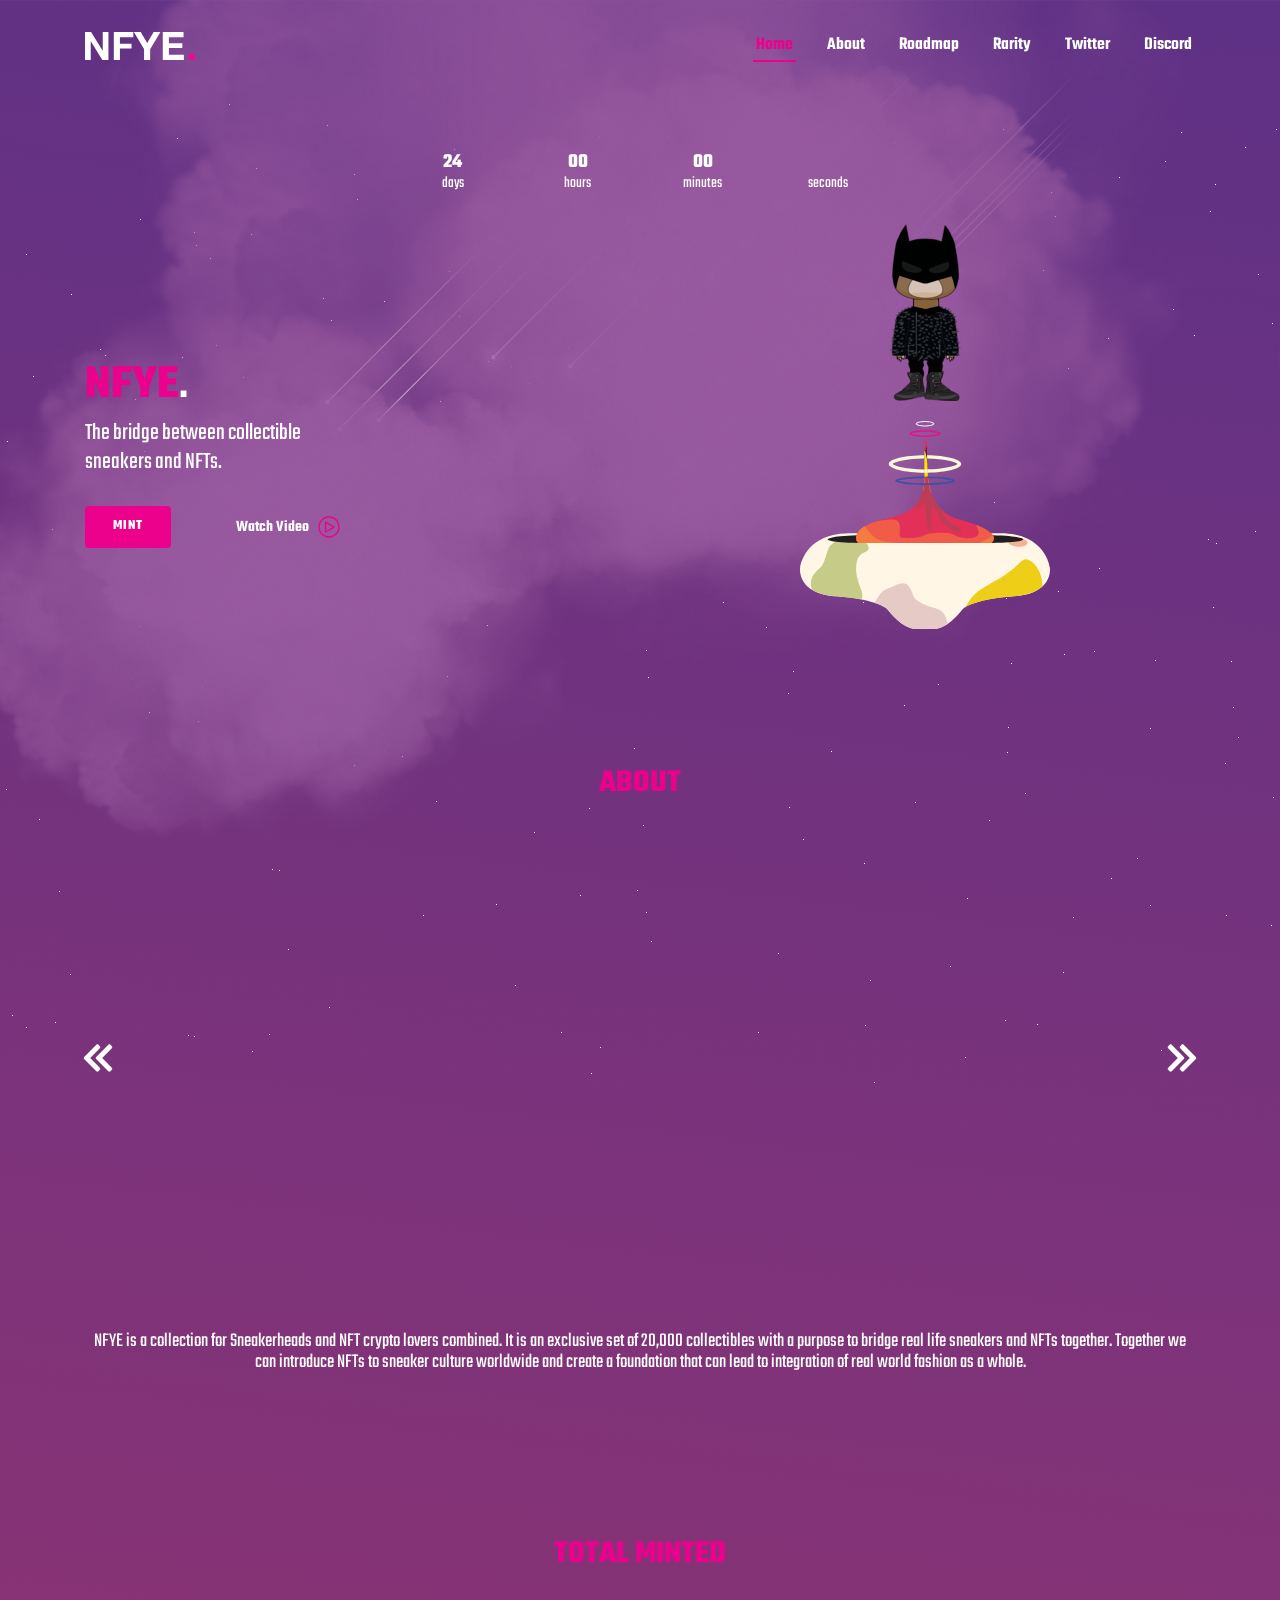
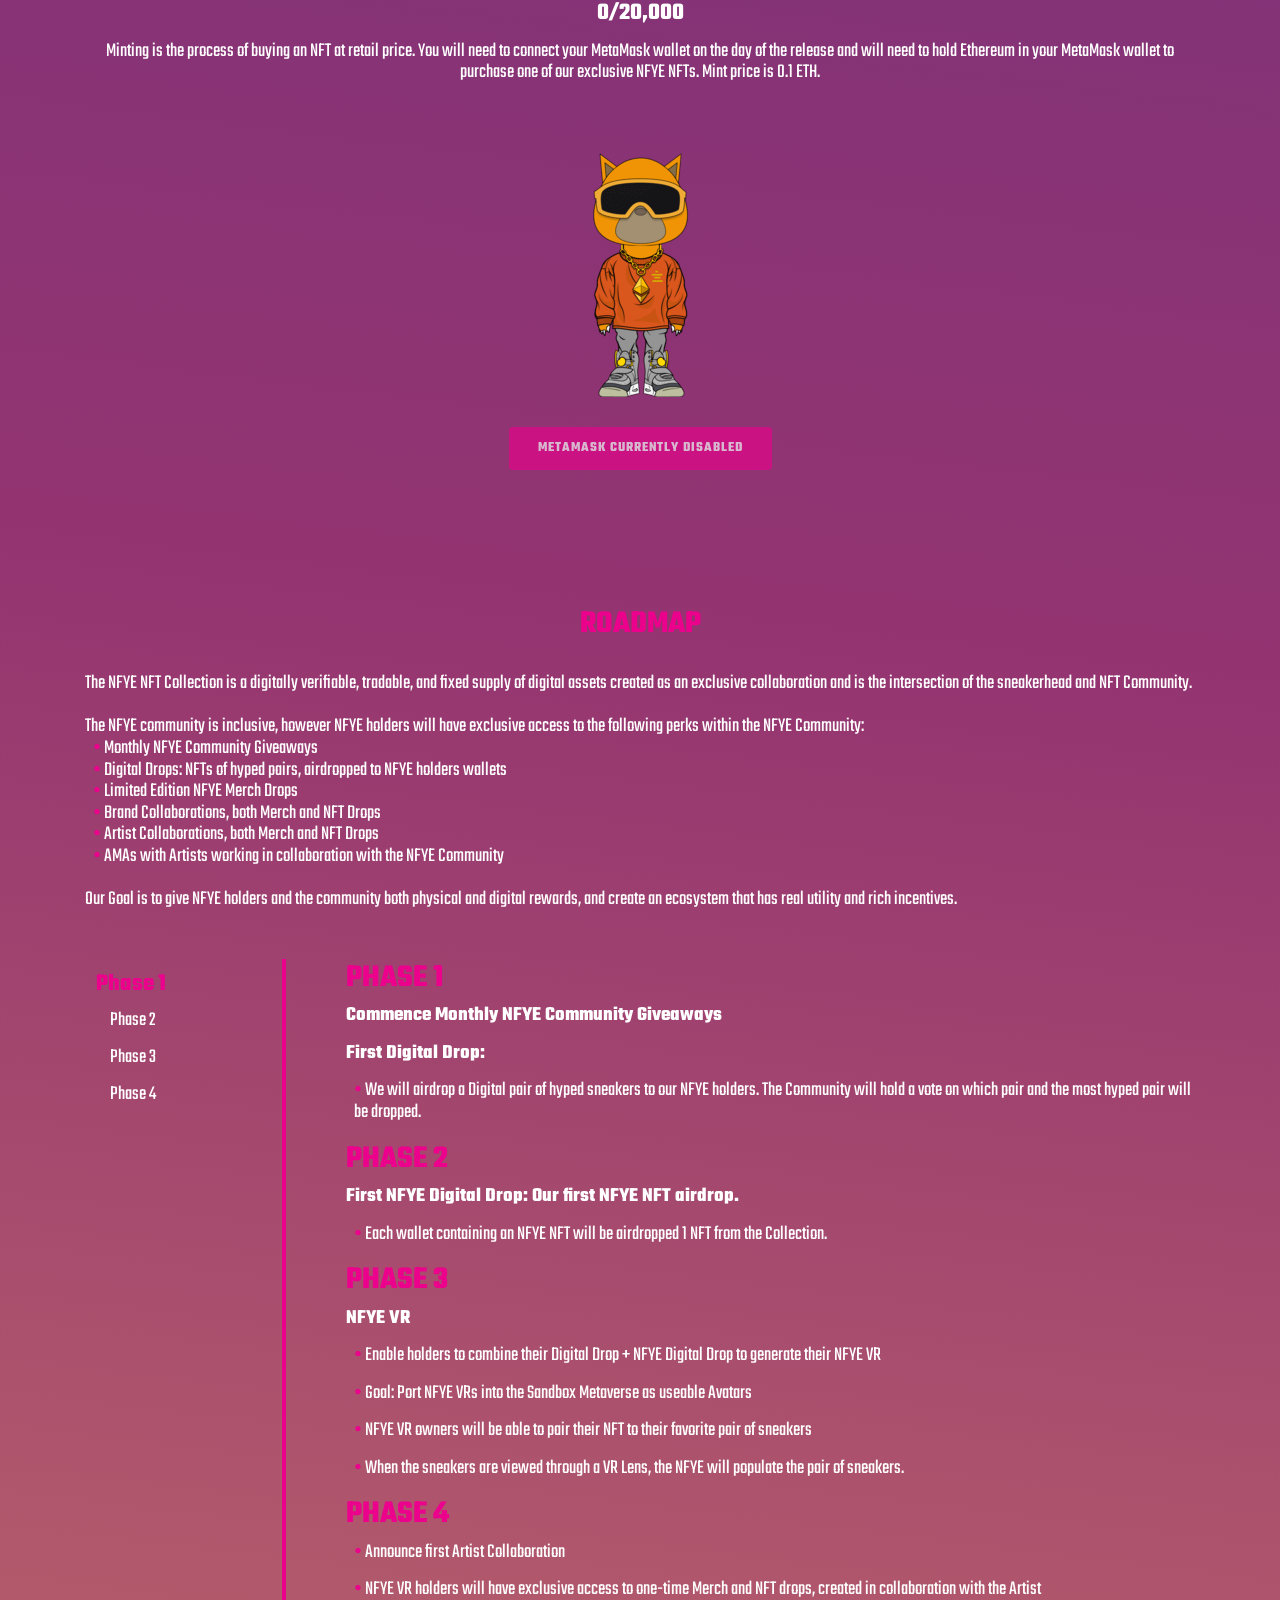
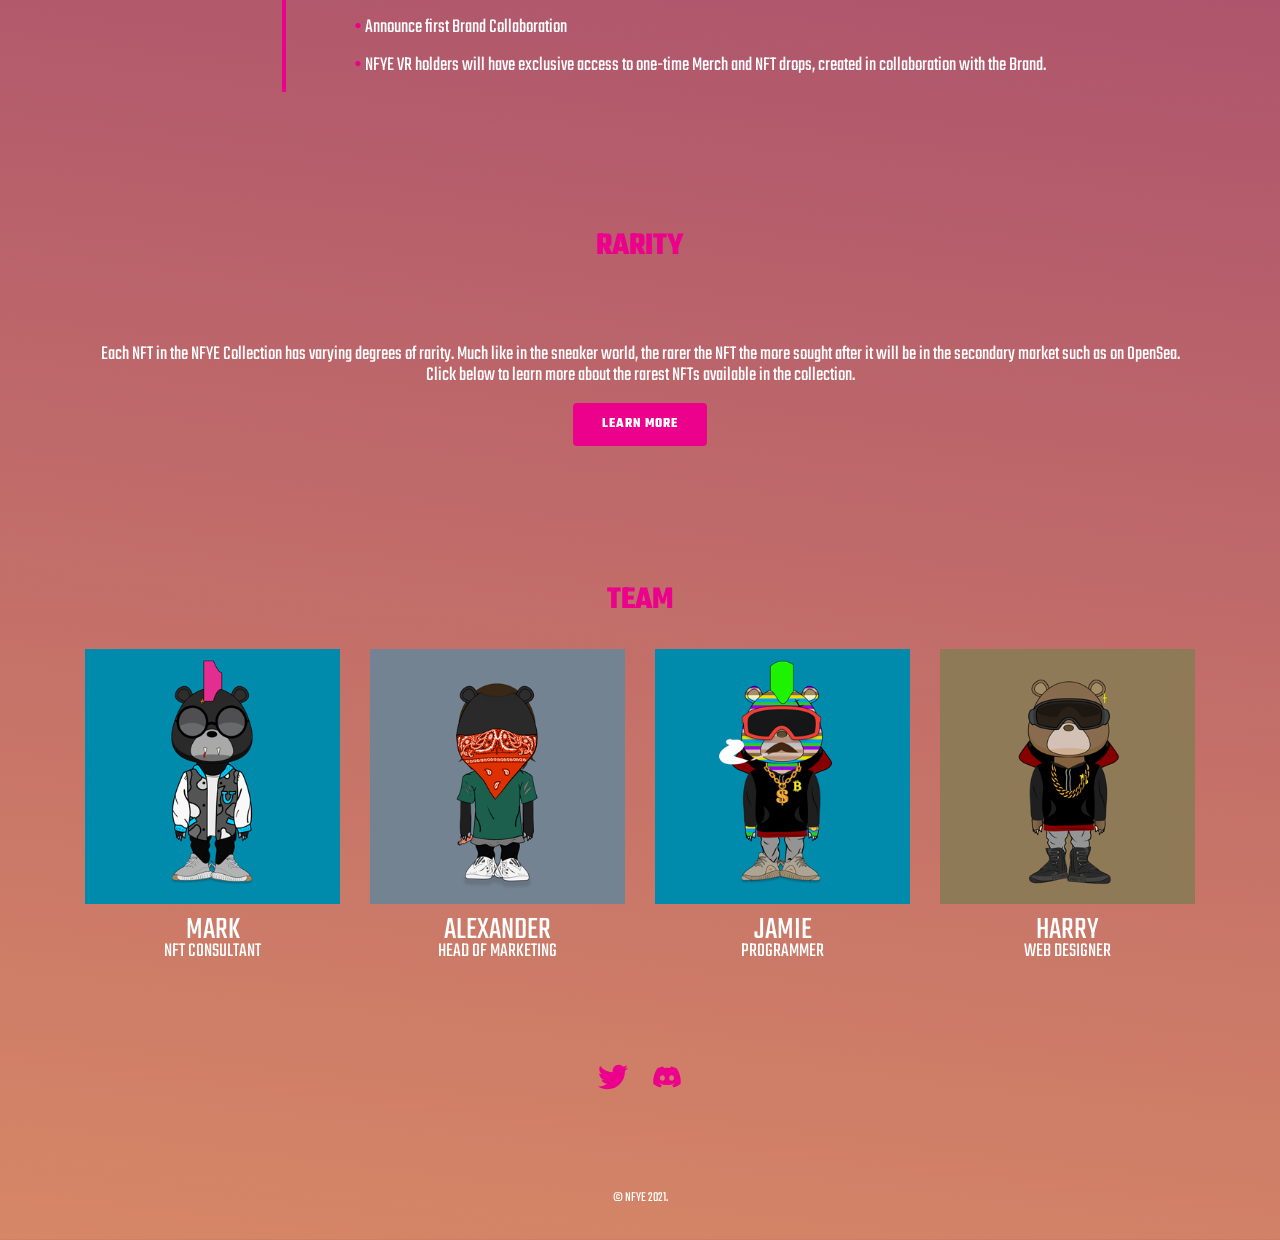
==== index.html @ e0644da6 "team" ====
<!DOCTYPE html>
<html lang="en" class="h-unset">

<head>
  <meta charset="utf-8">
  <meta content="width=device-width, initial-scale=1.0" name="viewport">

  <meta content="NFYE, crypto,bitcoin,ethereum,nft,cryptopunk" name="keywords">

  <!-- Favicons -->
  <link href="assets/img/NFYE_FAVICON.gif" rel="icon">
  <link href="assets/img/NFYE_APPLE.gif" rel="apple-touch-icon">

  <!-- Vendor CSS Files -->
  <link href="assets/vendor/bootstrap/css/bootstrap.min.css" rel="stylesheet">
  <link href="assets/vendor/venobox/venobox.css" rel="stylesheet">
  <link href="assets/vendor/aos/aos.css" rel="stylesheet">

  <!-- <script src="https://cdn.ethers.io/lib/ethers-5.0.umd.min.js" type="text/javascript"></script> -->
  <script src="https://cdn.jsdelivr.net/gh/ethereum/web3.js/dist/web3.min.js"></script>


  <!-- Primary Meta Tags -->
<title>NFYE</title>
<meta name="title" content="NFYE">
<meta name="description" content="NFYE is a one-of-a-kind collection and the first to bridge the allure of collectible sneakers within the NFT ecosystem.">

<!-- Open Graph / Facebook -->
<meta property="og:type" content="website">
<meta property="og:url" content="https://nftye.io/">
<meta property="og:title" content="NFYE">
<meta property="og:description" content="NFYE is a one-of-a-kind collection and the first to bridge the allure of collectible sneakers within the NFT ecosystem.">
<meta property="og:image" content="https://raw.githubusercontent.com/NFYE/NFYE.github.io/main/assets/img/NFYE_LOGO.png">

<!-- Twitter -->
<meta property="twitter:card" content="summary_large_image">
<meta property="twitter:url" content="https://nftye.io/">
<meta property="twitter:title" content="NFYE">
<meta property="twitter:description" content="NFYE is a one-of-a-kind collection and the first to bridge the allure of collectible sneakers within the NFT ecosystem.">
<meta property="twitter:image" content="https://raw.githubusercontent.com/NFYE/NFYE.github.io/main/assets/img/NFYE_LOGO.png">

<link rel="preconnect" href="https://fonts.googleapis.com">
<link rel="preconnect" href="https://fonts.gstatic.com" crossorigin>
<link href="https://fonts.googleapis.com/css2?family=Teko:wght@400;500&display=swap" rel="stylesheet">

  <!-- Template Main CSS File -->
  <link href="assets/css/style.css" rel="stylesheet">

</head>

</head>

<body>

<div class="star"></div>
<div class="meteor-shower">
  <div class="meteor-1"></div>
  <div class="meteor-2"></div>
  <div class="meteor-3"></div>
  <div class="meteor-4"></div>
  <div class="meteor-5"></div>
  <div class="meteor-6"></div>
  <div class="meteor-7"></div>
  <div class="meteor-8"></div>
  <div class="meteor-9"></div>
  <div class="meteor-10"></div>
  <div class="meteor-11"></div>
  <div class="meteor-12"></div>
  <div class="meteor-13"></div>
  <div class="meteor-14"></div>
  <div class="meteor-15"></div>
    
</div>

<div class="preload-array">
  <img src="https://raw.githubusercontent.com/NFYE/NFYE.github.io/main/assets/img/bears/bear_2.png"/>
  <img src= "https://raw.githubusercontent.com/NFYE/NFYE.github.io/main/assets/img/bears/bear_3.png"/>
  <img src = "https://raw.githubusercontent.com/NFYE/NFYE.github.io/main/assets/img/bears/bear_4.png"/>
  <img src = "https://raw.githubusercontent.com/NFYE/NFYE.github.io/main/assets/img/bears/bear_1.png"/>
</div>

  <!-- ======= Header ======= -->
  <header id="header" class="">
    <div class="container d-flex align-items-center">

      <!-- <h1 class="logo mr-auto"><a href="index.html">NFYE<span>.</span></a></h1> -->
      <!-- Uncomment below if you prefer to use an image logo -->
      <a href="index.html" class="logo mr-auto logo-img"><img src="assets/img/NFYE_TEXT.svg" alt=""></a>

      <nav class="nav-menu d-none d-lg-block">
        <ul>
          <li class="active"><a href="index.html">Home</a></li>
          <li><a href="#about">About</a></li>
          <li><a href="#roadmap">Roadmap</a></li>
          <li><a href="/rarity">Rarity</a></li>
          <!-- <li><a href="https://etherscan.io/">Etherscan</a></li> -->
          <li><a href="https://twitter.com/nfyenft">Twitter</a></li>
          <li><a href="https://discord.gg/3TDJeA49">Discord</a></li>
        </ul>
      </nav><!-- .nav-menu -->

    </div>
  </header><!-- End Header -->

  <!-- ======= Hero Section ======= -->
  <section id="hero" class="d-flex align-items-center">
    <div class="container" data-aos="zoom-out" data-aos-delay="100">
      
      <div class="countdown">        
        <div class="clock-wrapper-target">  
        <div class="clock-wrapper-target text-center">  
          <div class="time-tg" id="clock">
            <div id="daystg" class="cd-tg"></div>
            <div id="hourstg" class="cd-tg">24</div>
            <div id="minutestg" class="cd-tg">00</div>
            <div id="secondstg" class="cd-tg">00</div>
          </div>
          <div class="label-wrapper-target">
            <div class="label-target">days</div>
            <div class="label-target">hours</div>
            <div class="label-target">minutes</div>
            <div class="label-target">seconds</div>          
          </div>
        </div>
        </div> 
      </div> 
      <!-- <div class="row reverse-mobile"> -->
      <div class="row reverse-mobile no-float">
        <div class="col-12 col-md-6 left-text-col">
          <h1><br><span>NFYE</span><span class="text-white w-500">.</span>
          </h1>
          <h2>The bridge between collectible<br>sneakers and NFTs.</h2>
          <div class="d-flex">
            <a href="#counts" class="btn-get-started scrollto">MINT</a>
            <a href="https://vimeo.com/597942081" class="venobox btn-watch-video" data-vbtype="video" data-autoplay="true"> Watch Video <svg aria-hidden="true" focusable="false" data-prefix="fal" data-icon="play-circle" class="svg-inline--fa fa-play-circle fa-w-16" role="img" xmlns="http://www.w3.org/2000/svg" viewBox="0 0 512 512"><path fill="currentColor" d="M256 504c137 0 248-111 248-248S393 8 256 8 8 119 8 256s111 248 248 248zM40 256c0-118.7 96.1-216 216-216 118.7 0 216 96.1 216 216 0 118.7-96.1 216-216 216-118.7 0-216-96.1-216-216zm331.7-18l-176-107c-15.8-8.8-35.7 2.5-35.7 21v208c0 18.4 19.8 29.8 35.7 21l176-101c16.4-9.1 16.4-32.8 0-42zM192 335.8V176.9c0-4.7 5.1-7.6 9.1-5.1l134.5 81.7c3.9 2.4 3.8 8.1-.1 10.3L201 341c-4 2.3-9-.6-9-5.2z"></path></svg></a>
          </div>
        </div>
        <div class="col-12 col-md-6 push-back">
          <div class="bear-container-hero">
            <div class="bear-swap-container">
              <img src="assets/img/bears/bear_1.png" id="bearImg" class="w-bear bear-animation"/>
            </div>
            <div class="launcher-svg">
              <?xml version="1.0" encoding="utf-8"?>
                <!-- Generator: Adobe Illustrator 25.4.1, SVG Export Plug-In . SVG Version: 6.00 Build 0)  -->
                <svg version="1.1" id="Layer_1" xmlns="http://www.w3.org/2000/svg" xmlns:xlink="http://www.w3.org/1999/xlink" x="0px" y="0px"
                  viewBox="0 0 450 375" style="enable-background:new 0 0 450 375;" xml:space="preserve">
                <style type="text/css">
                  .st0{fill:#FFF6E6;}
                  .st1{fill:#F5B096;}
                  .st2{fill:#C6CC87;}
                  .st3{fill:#221E1F;}
                  .st4{fill:#E33058;}
                  .st5{clip-path:url(#SVGID_00000029733716318919776960000001722840980056965535_);}
                  .st6{fill:#995360;}
                  .st7{fill:#5B1147;}
                  .st8{fill:#F3E602;}
                  .st9{fill:#BD3D55;}
                  .st10{fill:#F15C49;}
                  .st11{fill:#F47C3F;}
                  .st12{fill:none;}
                  .st13{fill:#3F51A3;}
                  .st14{fill:#FAF9D8;}
                  .st15{fill:#E81183;}
                  .st16{fill:#F4ECF5;}
                  .st17{fill:#E6CAC6;}
                  .st18{fill:#EECE17;}
                </style>
                <g>
                  <g>
                    <g>
                      <g>
                        <path class="st0" d="M449.7,262.67c0,0-8.07-60.57-88.42-60.57c-32.74,0-75.99,0-115.75,0h-14.64h-11.78h-14.64
                          c-39.75,0-83,0-115.75,0c-80.35,0-88.42,60.57-88.42,60.57s-8.51,47.66,64.94,52.93c55.89,4.01,80.01,15.13,88.35,20.22
                          c2.02,1.23,3.79,2.82,5.23,4.71c5.91,7.78,28.03,34.47,53.32,34.47c3.75,0,6.72,0,9.05,0c0.01,0,0.49,0,1.7,0
                          c0.93,0,2.31,0,4.23,0c0.52,0,1.09,0,1.7,0c2.33,0,5.3,0,9.05,0c25.3,0,47.41-26.69,53.32-34.47c1.44-1.89,3.21-3.48,5.23-4.71
                          c8.34-5.09,32.46-16.21,88.35-20.22C458.21,310.33,449.7,262.67,449.7,262.67z M370.99,285.94H79.01v-66.46l9.35-0.05
                          c3.06,0.03,6.28,0.05,9.68,0.05c70.12,0,110.99,0,110.99,0h1.54c0,0,40.87,0,110.99,0l7.24-0.03h42.18V285.94z"/>
                      </g>
                    </g>
                  </g>
                </g>
                <path class="st1" d="M385.56,211.45c0,0,28.71-0.64,23.36,9.73c-5.36,10.37-29.1,2.8-31.64,0.49c-2.54-2.32-5.3-7.73-5.3-7.73
                  L385.56,211.45z"/>
                <path class="st2" d="M79.01,219.48l9.35-0.05c3.06,0.03,6.28,0.05,9.68,0.05c7.33,0,14.34,0,21.02,0
                  c-10.33-9.71-41.32-4.24-41.32-4.24s-20.34-0.29-26.14,13.46c-5.81,13.75-7.26,29.55-16.26,36.58c-9,7.02-20.86,21.19-13.48,38.54
                  c9.66,5.84,23.52,10.37,43.38,11.79c18.36,1.32,33.27,3.4,45.34,5.79c2.42-4.49,2.57-10.85-1.79-21c-2.12-4.94-3.76-9.78-4.98-14.45
                  H79.01V219.48z"/>
                <g>
                  <path class="st3" d="M344,219.45c62.52-0.45,57.94-6.75,57.94-6.75s-5.45-5.9-55.71-6.99l-243.38,0.07
                    c-47.6,1.24-52.84,6.92-52.84,6.92s-4.46,6.13,55.5,6.73L344,219.45z"/>
                </g>
                <g class="launcher-animation">
                  <path class="st4" d="M347.16,205.71c-10.61-16.94-65.44-29.83-65.44-29.83s-48.48-12.44-51.53-76.81
                    c-3.05-64.37-0.71-68.03-4.27-65.84c0,0-3.17,1.57-1.72,67.26c1.45,65.69-55.71,71.58-58.17,72.75
                    c-2.36,1.12-57.16,9.07-64.22,32.54c-0.32,1.07-0.55,2.17-0.67,3.31c-0.43,4.25,0.87,7.64,3.33,10.34
                    c3.06,0.03,6.28,0.05,9.68,0.05c70.12,0,110.99,0,110.99,0h1.54c0,0,40.87,0,110.99,0c2.51,0,4.92-0.01,7.24-0.03
                    c2.5-2.19,4.01-4.87,4.01-8.17C348.93,209.39,348.3,207.53,347.16,205.71z"/>
                  <g>
                    <defs>
                      <path id="SVGID_1_" d="M347.16,205.71c-10.61-16.94-65.44-29.83-65.44-29.83s-48.48-12.44-51.53-76.81
                        c-3.05-64.37-0.71-68.03-4.27-65.84c0,0-3.17,1.57-1.72,67.26c1.45,65.69-55.71,71.58-58.17,72.75
                        c-2.36,1.12-57.16,9.07-64.22,32.54c-0.32,1.07-0.55,2.17-0.67,3.31c-0.43,4.25,0.87,7.64,3.33,10.34
                        c3.06,0.03,6.28,0.05,9.68,0.05c70.12,0,110.99,0,110.99,0h1.54c0,0,40.87,0,110.99,0c2.51,0,4.92-0.01,7.24-0.03
                        c2.5-2.19,4.01-4.87,4.01-8.17C348.93,209.39,348.3,207.53,347.16,205.71z"/>
                    </defs>
                    <clipPath id="SVGID_00000111159412926038819330000015118093309575708821_">
                      <use xlink:href="#SVGID_1_"  style="overflow:visible;"/>
                    </clipPath>
                    <g style="clip-path:url(#SVGID_00000111159412926038819330000015118093309575708821_);">
                      <path class="st6" d="M239.51,53.64l-4.14,62.98c0,0-18.29-1.1-18.07-32.48c0.22-31.38,22.21-46.96,22.21-46.96V53.64z"/>
                      <path class="st7" d="M230.8,38.94c0,0-11.38,24.8-5.8,32.26c5.58,7.46,14.72,3.95,14.72,3.95l2.91-26.34L230.8,38.94z"/>
                      <path class="st8" d="M215.77,108.06c0,0,6.43-67.81,10.07-51.57c3.65,16.24,13.66,57.28,13.66,57.28s-7.19,44.11-11.11,30.07
                        C224.48,129.79,215.77,108.06,215.77,108.06z"/>
                      <path class="st9" d="M214.47,117.5c0,0,5.4,30.72-11.13,44.99c0,0,15.84-5.27,20.12-17.12c0,0,3.85,15.36,4.18,32.92
                        c0,0,4.03,25.9,7.08,19.31c3.05-6.58,0.87-38.62,3.05-41.26c2.18-2.63,5.44-1.32,11.1,14.48c5.66,15.8,31.14,27.85,31.14,27.85
                        s17.92,7.49,6.78-6.78c0,0-27.9-9.22-32.69-35.77c-4.79-26.55-13.13-55.84-13.13-55.84S217.73,92.04,214.47,117.5z"/>
                      <path class="st10" d="M117.57,185.31c0,0,52.48-15.14,59.44-3.95c6.97,11.19-1.52,26.12,5.23,28.31
                        c6.75,2.19,33.45,1.51,41.22-3.96c7.77-5.47,47.62-6.81,55.89,0s40.28,8.57,42.24-2.62c1.96-11.19-20.25-31.51,9.36-25.85
                        c29.61,5.66,18.94,51.75,18.94,51.75l-225.8,2.85l-37.23-16.9l18.66-26.34L117.57,185.31z"/>
                      <path class="st11" d="M111.04,180.05c0,0,15.68,30.29,34.84,35.11s38.1,5.27,55.74,5.27s39.85,0.88,65.32,2.85
                        s37.73,4.61,52.72-1.98c14.99-6.58,25.88-14.26,25.88-14.26l20.25-19.53l7.22,62.33l-208.19,12.07l-87.08-21.29l-4.8-29.63
                        l20.9-23.7L111.04,180.05z"/>
                    </g>
                  </g>
                  <path class="st12" d="M223.83,67.67c-32.12,0.14-52.91,5.9-57.54,9.72c4.64,3.82,25.48,9.6,57.67,9.72
                    C223.85,79.65,223.81,73.21,223.83,67.67z"/>
                  <path class="st12" d="M230.47,103.22c0.24,3.04,0.59,5.95,1.03,8.75c22.41-0.37,36.39-2.58,41.85-4.37
                    C267.8,105.79,253.48,103.54,230.47,103.22z"/>
                  <path class="st12" d="M224.23,103.19c-25.78,0.05-41.66,2.49-47.58,4.42c5.88,1.92,21.64,4.34,47.17,4.42
                    C224.08,109.21,224.22,106.26,224.23,103.19z"/>
                  <path class="st12" d="M228.93,67.69c0.18,5.57,0.41,11.99,0.72,19.38c30.13-0.52,49.6-6.01,54.06-9.68
                    C279.22,73.68,259.48,68.14,228.93,67.69z"/>
                  <path class="st13" d="M273.35,107.6c-5.46,1.79-19.43,4-41.85,4.37c0.16,1.04,0.34,2.07,0.53,3.08c26.2-0.48,46.43-3.63,46.43-7.45
                    c0-3.9-21.14-7.11-48.2-7.48c0.06,1.05,0.13,2.08,0.21,3.09C253.48,103.54,267.8,105.79,273.35,107.6z"/>
                  <path class="st13" d="M176.65,107.6c5.91-1.93,21.8-4.37,47.58-4.42c0-0.89,0-1.78-0.02-2.69c0-0.14-0.01-0.27-0.01-0.4
                    c-29.15,0.06-52.65,3.4-52.65,7.51c0,4.08,23.12,7.4,51.94,7.51c0.13-1.01,0.24-2.04,0.34-3.09
                    C198.29,111.95,182.53,109.53,176.65,107.6z"/>
                  <path class="st14" d="M283.71,77.39c-4.46,3.68-23.92,9.16-54.06,9.68c0.08,1.92,0.17,3.9,0.26,5.96
                    c33.72-0.61,60.3-7.37,60.3-15.64c0-8.36-27.19-15.2-61.46-15.66c0.05,1.87,0.11,3.86,0.18,5.97
                    C259.48,68.14,279.22,73.68,283.71,77.39z"/>
                  <path class="st14" d="M166.29,77.39c4.63-3.82,25.42-9.58,57.54-9.72c0.01-2.12,0.02-4.1,0.04-5.96
                    c-35.49,0.15-64.08,7.11-64.08,15.68c0,8.59,28.69,15.56,64.27,15.69c-0.04-2.06-0.07-4.04-0.1-5.96
                    C191.77,86.99,170.92,81.22,166.29,77.39z"/>
                  <path class="st15" d="M225,28.61c15.69,0,28.4-2.67,28.4-5.96c0-3.29-12.72-5.96-28.4-5.96c-15.69,0-28.4,2.67-28.4,5.96
                    C196.6,25.94,209.31,28.61,225,28.61z M225,19.14c14.89,0,23.15,2.32,24.74,3.51c-1.59,1.18-9.85,3.51-24.74,3.51
                    c-14.89,0-23.15-2.32-24.74-3.51C201.85,21.47,210.11,19.14,225,19.14z"/>
                  <path class="st16" d="M225,10.1c9.27,0,16.79-2.26,16.79-5.05C241.79,2.26,234.27,0,225,0c-9.27,0-16.79,2.26-16.79,5.05
                    C208.21,7.84,215.73,10.1,225,10.1z M225,1.92c8.44,0,13.91,1.89,15.12,3.13c-1.21,1.24-6.68,3.13-15.12,3.13
                    s-13.91-1.89-15.12-3.13C211.09,3.81,216.56,1.92,225,1.92z"/>
                  <path class="st13" d="M232.03,115.05c-0.19-1.01-0.37-2.04-0.53-3.08c-2.09,0.03-4.26,0.05-6.5,0.05c-0.4,0-0.78,0-1.17,0
                    c-0.1,1.05-0.21,2.08-0.34,3.09c0.5,0,1.01,0.01,1.51,0.01C227.38,115.12,229.73,115.09,232.03,115.05z"/>
                  <path class="st14" d="M229.92,93.03c-0.09-2.05-0.18-4.04-0.26-5.96c-1.53,0.03-3.07,0.04-4.66,0.04c-0.35,0-0.69,0-1.04-0.01
                    c0.03,1.92,0.06,3.91,0.1,5.96c0.32,0,0.63,0.01,0.94,0.01C226.66,93.08,228.29,93.06,229.92,93.03z"/>
                </g>
                <g>
                  <path class="st17" d="M220.85,328.77c-20.32-9.66-14.52-14.92-24.25-29.85c-9.74-14.92-25.68-1.17-41.07,3.8
                    c-8.54,2.76-15.91,14.74-20.79,24.85c9.55,3.15,15.48,6.19,18.85,8.24c2.02,1.23,3.79,2.82,5.23,4.71
                    c5.91,7.78,28.03,34.47,53.32,34.47c3.75,0,6.72,0,9.05,0c0.01,0,0.49,0,1.7,0c0.93,0,2.31,0,4.23,0c0.52,0,1.09,0,1.7,0
                    c2.33,0,5.3,0,9.05,0c10.33,0,20.13-4.45,28.51-10.25c-2.24-6.82-4.69-13.08-6.89-16.96C252.53,335.5,241.18,338.42,220.85,328.77z
                    "/>
                </g>
                <path class="st1" d="M328.81,219.45l-7.24,0.03c-21.79,0-40.76,0-56.55,0c7.36,3.86,21.68,9.43,40.61,7.46
                  c28.16-2.93,30.48-3.51,52.84,3.8c4.27,1.4,8.48,2.31,12.52,2.82v-14.11H328.81z"/>
                <g>
                  <polygon class="st12" points="81.01,285.94 83.95,285.94 83.95,219.48 84.66,219.46 81.01,219.48 	"/>
                  <path class="st0" d="M330.1,219.45l-7.36,0.03c-71.29,0-112.85,0-112.85,0h-1.57c0,0-41.56,0-112.85,0c-2.84,0-5.55-0.01-8.16-0.03
                    l-2.67,0.01l-0.71,0.02v66.46h21.86c0.32,1.23,0.68,2.47,1.06,3.72h249.66c3.91-2.39,7.54-4.79,16.47-11.1v-59.11H330.1z"/>
                </g>
                <path class="st18" d="M418.56,254.44c-17.71-14.92-19.45,1.76-43.84,18.43c-1.35,0.92-2.58,1.76-3.74,2.55v10.51h-16.19
                  c-4.81,2.83-10.07,5.64-26.52,15.62c-15.86,9.62-25.02,22.71-30.22,33.31c9.65-5.42,34.1-15.49,86.71-19.26
                  c26.48-1.9,42.31-9.31,51.72-18.01C436.67,284.1,430.97,264.9,418.56,254.44z"/>
                <path class="st18" d="M370.99,275.43c-8.78,5.97-12.34,8.25-16.19,10.51h16.19V275.43z"/>
                <path class="st2" d="M109.66,240.4c9.58-6.44,19.16-6.73,11.03-19.02c-0.46-0.69-1.01-1.32-1.63-1.9c-6.68,0-13.69,0-21.02,0
                  c-3.4,0-6.62-0.02-9.68-0.05l-11.34,0.05v68.56l26.79-2.1C98,263.81,101.75,245.72,109.66,240.4z"/>
                </svg>

            </div>
          </div>                    
        </div>

      </div>      
    </div>
  </section><!-- End Hero -->

  <main id="main">    

    <div id="viewport" >
      <div id="world" ></div>
    </div>


    <!-- ======= About Section ======= -->
    <section id="about" class="about" data-aos="fade-up">
      
      <div class="container">

        <div class="section-title">
          <h3><span>ABOUT</span></h3>          
        </div>
      </div>

      <div class="stage-h">

        <svg aria-hidden="true" focusable="false" data-prefix="fas" data-icon="chevron-double-left" class="svg-inline--fa fa-chevron-double-left fa-w-16 arrow-left navi--prev" role="img" xmlns="http://www.w3.org/2000/svg" viewBox="0 0 512 512"><path fill="currentColor" d="M34.5 239L228.9 44.7c9.4-9.4 24.6-9.4 33.9 0l22.7 22.7c9.4 9.4 9.4 24.5 0 33.9L131.5 256l154 154.7c9.3 9.4 9.3 24.5 0 33.9l-22.7 22.7c-9.4 9.4-24.6 9.4-33.9 0L34.5 273c-9.3-9.4-9.3-24.6 0-34zm192 34l194.3 194.3c9.4 9.4 24.6 9.4 33.9 0l22.7-22.7c9.4-9.4 9.4-24.5 0-33.9L323.5 256l154-154.7c9.3-9.4 9.3-24.5 0-33.9l-22.7-22.7c-9.4-9.4-24.6-9.4-33.9 0L226.5 239c-9.3 9.4-9.3 24.6 0 34z"></path></svg>

        <svg aria-hidden="true" focusable="false" data-prefix="fas" data-icon="chevron-double-right" class="svg-inline--fa fa-chevron-double-right fa-w-16 arrow-right navi--next" role="img" xmlns="http://www.w3.org/2000/svg" viewBox="0 0 512 512"><path fill="currentColor" d="M477.5 273L283.1 467.3c-9.4 9.4-24.6 9.4-33.9 0l-22.7-22.7c-9.4-9.4-9.4-24.5 0-33.9l154-154.7-154-154.7c-9.3-9.4-9.3-24.5 0-33.9l22.7-22.7c9.4-9.4 24.6-9.4 33.9 0L477.5 239c9.3 9.4 9.3 24.6 0 34zm-192-34L91.1 44.7c-9.4-9.4-24.6-9.4-33.9 0L34.5 67.4c-9.4 9.4-9.4 24.5 0 33.9l154 154.7-154 154.7c-9.3 9.4-9.3 24.5 0 33.9l22.7 22.7c9.4 9.4 24.6 9.4 33.9 0L285.5 273c9.3-9.4 9.3-24.6 0-34z"></path></svg>
        <div class="stage pos-abs">

          <div class="container-3d pos-abs">
            <div class="ring" >
              <div class="img"></div>
              <div class="img"></div>
              <div class="img"></div>
              <div class="img"></div>
              <div class="img"></div>
              <div class="img"></div>
              <div class="img"></div>
              <div class="img"></div>
              <div class="img"></div>
              <div class="img"></div>
              <div class="img"></div>
            </div>
          </div>
          
        </div>
      </div>

      <div class="container text-white">

        <div class="row text-center mt-5">
            <div class="col-md-12">       
              <p>
                NFYE is a collection for Sneakerheads and NFT crypto lovers combined. It is an exclusive set of 20,000 collectibles with a purpose to bridge real life sneakers and NFTs together. Together we can introduce NFTs to sneaker culture worldwide and create a foundation that can lead to integration of real world fashion as a whole.
              </p>
            </div>
        </div>
        
      </div>

    </section><!-- End About Section -->

    <!-- ======= Counts Section ======= -->
    <section id="counts" class="counts" data-aos="fade-up">
      <div class="container">

        <div class="section-title">
          <h3><span>TOTAL MINTED</span></h3>          
        </div>
        <div class="row mint-count w-700">
              <span data-toggle="counter-up" class="mintedAmount">0</span>/<span data-toggle="counter-up">20,000</span>
        </div>
        <p class="text-white pt-3 text-center">Minting is the process of buying an NFT at retail price. You will need to connect your MetaMask wallet on the day of the release and will need to hold Ethereum in your MetaMask wallet to purchase one of our exclusive NFYE NFTs. Mint price is 0.1 ETH.</p>
      </div>

      <div class="container text-white">

        <div class="row text-center mt-5">
            <div class="col-md-12">
                <img id="metaicon" class="meta-gray" width="125" height="265" src="./assets/img/Metamask_bear_125x.png" alt="">
            </div>
        </div>
        <div style="margin-top: 30px;" class="row text-center">
            <div class="col-md-12">
                <button id="enableMetamask" class="btn btn-get-started" disabled>Metamask Currently Disabled</button>
            </div>
        </div>
        <div class="row text-center">
            <div class="col-md-12">
                <span id="status"></span>
            </div>
        </div>
        
        </div>

    </section><!-- End Counts Section -->

    <!-- ======= Roadmap Section ======= -->
    <section id="roadmap" class="roadmap">
      <div class="container" data-aos="fade-up">

        <div class="section-title">
          <h3><span>ROADMAP</span></h3>          
        </div>
        <div class="description-section">
          The NFYE NFT Collection is a digitally verifiable, tradable, and fixed supply of digital assets created as an exclusive collaboration and is the intersection of the sneakerhead and NFT Community.  
          <br><br>The NFYE community is inclusive, however NFYE holders will have exclusive access to the following perks within the NFYE Community:
          <br>
          <span class="pink-text pl-2">&#8226; </span>Monthly NFYE Community Giveaways<br>
          <span class="pink-text pl-2">&#8226; </span>Digital Drops: NFTs of hyped pairs, airdropped to NFYE holders wallets<br> 
          <span class="pink-text pl-2">&#8226; </span>Limited Edition NFYE Merch Drops<br>
          <span class="pink-text pl-2">&#8226; </span>Brand Collaborations, both Merch and NFT Drops<br>
          <span class="pink-text pl-2">&#8226; </span>Artist Collaborations, both Merch and NFT Drops<br>
          <span class="pink-text pl-2">&#8226; </span>AMAs with Artists working in collaboration with the NFYE Community
<br><br>Our Goal is to give NFYE holders and the community both physical and digital rewards, and create an ecosystem that has real utility and rich incentives.
        </div>
      </div>
      <div class="container pt-5 pl-sm-0 pr-sm-0">
        <nav class="timeline__nav">
          <ul>
            <li><span>Phase 1</span></li>
            <li><span>Phase 2</span></li>
            <li><span>Phase 3</span></li>
            <li><span>Phase 4</span></li>
          </ul>
        </nav>
      <article class="timeline">
        <section class="timeline__section">
          <div class="wrapper">
            <h2 class="milestone">PHASE 1</h2>
            <p class="w-700">Commence Monthly NFYE Community Giveaways</p>
            <p class="w-700">First Digital Drop:</p>
            <p class="pl-2"><span class="pink-text">&#8226; </span>We will airdrop a Digital pair of hyped sneakers to our NFYE holders. The Community will hold a vote on which pair and the most hyped pair will be dropped.</p>
            <h2 class="milestone">PHASE 2</h2>
            <p class="w-700">First NFYE Digital Drop: Our first NFYE NFT airdrop.</p>
            <p class="pl-2"><span class="pink-text">&#8226; </span>Each wallet containing an NFYE NFT will be airdropped 1 NFT from the Collection.</p>
            <h2 class="milestone">PHASE 3</h2>
            <p class="w-700">NFYE VR</p>
            <p class="pl-2"><span class="pink-text">&#8226; </span>Enable holders to combine their Digital Drop + NFYE Digital Drop to generate their NFYE VR</p>
            <p class="pl-2"><span class="pink-text">&#8226; </span>Goal: Port NFYE VRs into the Sandbox Metaverse as useable Avatars</p>
            <p class="pl-2"><span class="pink-text">&#8226; </span>NFYE VR owners will be able to pair their NFT to their favorite pair of sneakers</p>
            <p class="pl-2"><span class="pink-text">&#8226; </span>When the sneakers are viewed through a VR Lens, the NFYE will populate the pair of sneakers.</p>
            <h2 class="milestone">PHASE 4</h2>
            <p class="pl-2"><span class="pink-text">&#8226; </span>Announce first Artist Collaboration</p>
            <p class="pl-2"><span class="pink-text">&#8226; </span>NFYE VR holders will have exclusive access to one-time Merch and NFT drops, created in collaboration with the Artist</p>
            <p class="pl-2"><span class="pink-text">&#8226; </span>Announce first Brand Collaboration</p>
            <p class="pl-2"><span class="pink-text">&#8226; </span>NFYE VR holders will have exclusive access to one-time Merch and NFT drops, created in collaboration with the Brand.</p>
          </div>
        </section>
      </article>
    </div>
    </section><!-- End Roadmap Section -->

    <!-- ======= Roadmap Section ======= -->
    <section id="roadmap" class="roadmap">
      <div class="container" data-aos="fade-up">
        <div class="section-title">
          <h3><span>RARITY</span></h3>          
        </div>
      </div>

      <div class="container text-white">

        <div class="row text-center mt-5">
            <div class="col-md-12">                             
              <p>
                Each NFT in the NFYE Collection has varying degrees of rarity. Much like in the sneaker world, the rarer the NFT the more sought after it will be in the secondary market such as on OpenSea. Click below to learn more about the rarest NFTs available in the collection. 
              </p>
            </div>
        </div>
        
        <div class="center-btn">
          <a class="btn btn-get-started" href="/rarity">LEARN MORE</a>
        </div>
      </div>

    </section><!-- End Roadmap Section -->

    <!-- ======= Roadmap Section ======= -->
    <section id="roadmap" class="roadmap">
      <div class="container" data-aos="fade-up">
        <div class="section-title">
          <h3><span>TEAM</span></h3>          
        </div>
      </div>

      <div class="container text-white">

        <div class="row text-center">
            <div class="col-6 col-lg-3">
              <img src="assets/img/carouselbears/team_1.png" class="w-full"/>
              <p class="mt-3 team-name">MARK</p>
              <p>NFT CONSULTANT</p>
            </div>

            <div class="col-6 col-lg-3">
              <img src="assets/img/carouselbears/team_2.png" class="w-full"/>
              <p class="mt-3 team-name">ALEXANDER</p>
              <p>HEAD OF MARKETING</p>
            </div>
            
            <div class="col-6 col-lg-3">
              <img src="assets/img/carouselbears/team_3.png" class="w-full"/>
              <p class="mt-3 team-name">JAMIE</p>
              <p>PROGRAMMER</p>
            </div>
        
            <div class="col-6 col-lg-3">
              <img src="assets/img/carouselbears/team_4.png" class="w-full"/>
              <p class="mt-3 team-name">HARRY</p>
              <p>WEB DESIGNER</p>
            </div>

        </div>
      </div>

    </section><!-- End Roadmap Section -->

    <!-- ======= Team Section ======= -->
    <!-- <section id="team" class="team">
      <div class="container" data-aos="fade-up">
        <div class="section-title">
          <h3><span>Team</span></h3>          
        </div>
        <div class="row mint-count">
              <span>0</span>/<span data-toggle="counter-up">8,888</span>
        </div>
        <div class="center-btn mt-3">
          <a href="#" class="btn-get-started">MINT</a>
        </div>
      </div>
    </section> -->
    <!-- End Team Section -->

  </main><!-- End #main -->

  <!-- ======= Footer ======= -->
  <footer id="footer">
    <div class="container">
      <div class="footer-center">
        <a href="https://twitter.com/nfyenft">
          <svg aria-hidden="true" focusable="false" data-prefix="fab" data-icon="twitter" class="svg-inline--fa fa-twitter fa-w-16" role="img" xmlns="http://www.w3.org/2000/svg" viewBox="0 0 512 512"><path fill="currentColor" d="M459.37 151.716c.325 4.548.325 9.097.325 13.645 0 138.72-105.583 298.558-298.558 298.558-59.452 0-114.68-17.219-161.137-47.106 8.447.974 16.568 1.299 25.34 1.299 49.055 0 94.213-16.568 130.274-44.832-46.132-.975-84.792-31.188-98.112-72.772 6.498.974 12.995 1.624 19.818 1.624 9.421 0 18.843-1.3 27.614-3.573-48.081-9.747-84.143-51.98-84.143-102.985v-1.299c13.969 7.797 30.214 12.67 47.431 13.319-28.264-18.843-46.781-51.005-46.781-87.391 0-19.492 5.197-37.36 14.294-52.954 51.655 63.675 129.3 105.258 216.365 109.807-1.624-7.797-2.599-15.918-2.599-24.04 0-57.828 46.782-104.934 104.934-104.934 30.213 0 57.502 12.67 76.67 33.137 23.715-4.548 46.456-13.32 66.599-25.34-7.798 24.366-24.366 44.833-46.132 57.827 21.117-2.273 41.584-8.122 60.426-16.243-14.292 20.791-32.161 39.308-52.628 54.253z"></path></svg>
        </a>
        <a href="https://discord.gg/3TDJeA49">
          <svg aria-hidden="true" focusable="false" data-prefix="fab" data-icon="discord" class="svg-inline--fa fa-discord fa-w-20" role="img" xmlns="http://www.w3.org/2000/svg" viewBox="0 0 640 512"><path fill="currentColor" d="M524.531,69.836a1.5,1.5,0,0,0-.764-.7A485.065,485.065,0,0,0,404.081,32.03a1.816,1.816,0,0,0-1.923.91,337.461,337.461,0,0,0-14.9,30.6,447.848,447.848,0,0,0-134.426,0,309.541,309.541,0,0,0-15.135-30.6,1.89,1.89,0,0,0-1.924-.91A483.689,483.689,0,0,0,116.085,69.137a1.712,1.712,0,0,0-.788.676C39.068,183.651,18.186,294.69,28.43,404.354a2.016,2.016,0,0,0,.765,1.375A487.666,487.666,0,0,0,176.02,479.918a1.9,1.9,0,0,0,2.063-.676A348.2,348.2,0,0,0,208.12,430.4a1.86,1.86,0,0,0-1.019-2.588,321.173,321.173,0,0,1-45.868-21.853,1.885,1.885,0,0,1-.185-3.126c3.082-2.309,6.166-4.711,9.109-7.137a1.819,1.819,0,0,1,1.9-.256c96.229,43.917,200.41,43.917,295.5,0a1.812,1.812,0,0,1,1.924.233c2.944,2.426,6.027,4.851,9.132,7.16a1.884,1.884,0,0,1-.162,3.126,301.407,301.407,0,0,1-45.89,21.83,1.875,1.875,0,0,0-1,2.611,391.055,391.055,0,0,0,30.014,48.815,1.864,1.864,0,0,0,2.063.7A486.048,486.048,0,0,0,610.7,405.729a1.882,1.882,0,0,0,.765-1.352C623.729,277.594,590.933,167.465,524.531,69.836ZM222.491,337.58c-28.972,0-52.844-26.587-52.844-59.239S193.056,219.1,222.491,219.1c29.665,0,53.306,26.82,52.843,59.239C275.334,310.993,251.924,337.58,222.491,337.58Zm195.38,0c-28.971,0-52.843-26.587-52.843-59.239S388.437,219.1,417.871,219.1c29.667,0,53.307,26.82,52.844,59.239C470.715,310.993,447.538,337.58,417.871,337.58Z"></path></svg>
        </a>
      </div>
      <div class="footer-center mt-5">
        <!-- <a class="footer" href="/terms.html">Terms</a>         -->
      </div>
      <div class="footer-center mt-5">
        &copy; NFYE 2021.
      </div>      
    </div>
  </footer><!-- End Footer -->

  <div id="preloader">
    <div class="inner-preloader">
      <div class="star"></div>
    </div>
  </div>
  <a href="#" class="back-to-top"><svg aria-hidden="true" focusable="false" data-prefix="fas" data-icon="chevron-up" class="svg-inline--fa fa-chevron-up fa-w-14" role="img" xmlns="http://www.w3.org/2000/svg" viewBox="0 0 448 512"><path fill="currentColor" d="M240.971 130.524l194.343 194.343c9.373 9.373 9.373 24.569 0 33.941l-22.667 22.667c-9.357 9.357-24.522 9.375-33.901.04L224 227.495 69.255 381.516c-9.379 9.335-24.544 9.317-33.901-.04l-22.667-22.667c-9.373-9.373-9.373-24.569 0-33.941L207.03 130.525c9.372-9.373 24.568-9.373 33.941-.001z"></path></svg></a>

  <!-- Vendor JS Files -->
  <script src="assets/vendor/jquery/jquery.min.js"></script>
  <script src="https://cdnjs.cloudflare.com/ajax/libs/moment.js/2.18.1/moment.js"></script>
  <script src="./assets/js/countdown.js"></script>
  <script src="assets/vendor/bootstrap/js/bootstrap.bundle.min.js"></script>
  <script src="assets/vendor/jquery.easing/jquery.easing.min.js"></script>
  <script src="assets/vendor/waypoints/jquery.waypoints.min.js"></script>
  <script src="assets/vendor/counterup/counterup.min.js"></script>
  <script src="assets/vendor/venobox/venobox.min.js"></script>
  <script src="assets/vendor/aos/aos.js"></script>
  <script src="https://cdnjs.cloudflare.com/ajax/libs/gsap/3.7.1/gsap.min.js" integrity="sha512-UxP+UhJaGRWuMG2YC6LPWYpFQnsSgnor0VUF3BHdD83PS/pOpN+FYbZmrYN+ISX8jnvgVUciqP/fILOXDjZSwg==" crossorigin="anonymous" referrerpolicy="no-referrer"></script>

  <!-- Template Main JS File -->
  <script src="assets/js/main.js"></script>
  <script>
    var fridayTime = moment("2021-09-08T20:00:00Z", moment.ISO_8601);
  
    $('#clock').countdown(fridayTime.toDate(), function(event) {
    var d = event.strftime('%D');
    var h = event.strftime('%H');
    var m = event.strftime('%M');
    var s = event.strftime('%S');
    
    $('#daystg').html(event.strftime('%D'));
    $('#hourstg').html(event.strftime('%H' ));
    $('#minutestg').html(event.strftime('%M'));
    $('#secondstg').html(event.strftime('%S'));
    });
  </script>

  <script>
    let xPos = 0;

var testTime = gsap.timeline()
    .set('.ring', { rotationY:180, cursor:'grab' }) //set initial rotationY so the parallax jump happens off screen
    .set('.img',  { // apply transform rotations to each image
      rotateY: (i)=> i*-36,
      transformOrigin: '50% 50% 500px',
      z: -500,
      backgroundImage:(i)=>'url(https://raw.githubusercontent.com/NFYE/NFYE.github.io/main/assets/img/carouselbears/bear_'+(i)+'.png)',
      backgroundPosition:(i)=>getBgPos(i),
      backfaceVisibility:'hidden'
    })    
    .from('.img', {
      duration:1.5,
      y:200,
      opacity:0,
      stagger:0.1,
      ease:'expo'
    })
    .add(()=>{
      $('.img').on('mouseenter', (e)=>{
        let current = e.currentTarget;
        gsap.to('.img', {opacity: 1, ease:'power3'})
      })
      $('.img').on('mouseleave', (e)=>{
        gsap.to('.img', {opacity:1, ease:'power2.inOut'})
      })
    }, '-=0.5')

$(window).on('mousedown touchstart', dragStart);
$(window).on('mouseup touchend', dragEnd);
      

function dragStart(e){ 
  if (e.touches) e.clientX = e.touches[0].clientX;
  xPos = Math.round(e.clientX);
  gsap.set('.ring', {cursor:'grabbing'})
  $(window).on('mousemove touchmove', drag);
}


function drag(e){
  if (e.touches) e.clientX = e.touches[0].clientX;    

  gsap.to('.ring', {
    rotationY: '-=' +( (Math.round(e.clientX)-xPos)%360 ),
    onUpdate:()=>{ gsap.set('.img', { backgroundPosition:(i)=>getBgPos(i) }) }
  });
  
  xPos = Math.round(e.clientX);
}

function pushNext(e){

  gsap.to('.ring', {
    rotationY: '-=' +( 35 ),
    onUpdate:()=>{ gsap.set('.img', { backgroundPosition:(i)=>getBgPos(i) }) }
  });
  
}

function pushPrevious(e){

gsap.to('.ring', {
  rotationY: '-=' +( -35 ),
  onUpdate:()=>{ gsap.set('.img', { backgroundPosition:(i)=>getBgPos(i) }) }
});

}

function dragEnd(e){
  $(window).off('mousemove touchmove', drag);
  gsap.set('.ring', {cursor:'grab'});
}


function getBgPos(i){ //returns the background-position string to create parallax movement in each image
  return ( 100-gsap.utils.wrap(0,360,gsap.getProperty('.ring', 'rotationY')-180-i*36)/360*500 )+'px 0';
}

$( ".arrow-left" ).click(function() {
  pushPrevious();
});

$( ".arrow-right" ).click(function() {
  pushNext();
});
  </script>
  <script>
      
  let images = new Array();
  // images[0] = "https://raw.githubusercontent.com/NFYE/NFYE.github.io/main/assets/img/bears/bear_1.png"
  images[0] = "https://raw.githubusercontent.com/NFYE/NFYE.github.io/main/assets/img/bears/bear_2.png"
  images[1] = "https://raw.githubusercontent.com/NFYE/NFYE.github.io/main/assets/img/bears/bear_3.png"
  images[2] = "https://raw.githubusercontent.com/NFYE/NFYE.github.io/main/assets/img/bears/bear_4.png"
  images[3] = "https://raw.githubusercontent.com/NFYE/NFYE.github.io/main/assets/img/bears/bear_1.png"
  /* document.getElementById("myImg").src = images[0]; */
  let counter = 1;

  setTimeout(function(){ 
    document.getElementById("bearImg").src =images[0];
   }, 4800);

    setInterval(()=>{
      let item = images[counter];

      
  setTimeout(function(){ 
    document.getElementById("bearImg").src =item;
      // console.log(item)
      counter++;
      if(counter>(images.length-1))
      counter=0;
    },4800)
  }, 6000);
  
  </script>

  <script>
    var fridayTime = moment("2021-09-08T20:00:00Z", moment.ISO_8601);
  
    $('#clock').countdown(fridayTime.toDate(), function(event) {
    var d = event.strftime('%D');
    var h = event.strftime('%H');
    var m = event.strftime('%M');
    var s = event.strftime('%S');
    
    $('#daystg').html(event.strftime('%D'));
    $('#hourstg').html(event.strftime('%H' ));
    $('#minutestg').html(event.strftime('%M'));
    $('#secondstg').html(event.strftime('%S'));
    });
  </script>
  <script>
    var message="Right-click has been disabled";
    function clickIE() {
        if (document.all) {
            (message);
            return false;
        }
    }
    function clickNS(e) {
        if (document.layers || (document.getElementById && !document.all)) {
            if (e.which == 2||e.which == 3) {
                (message);
                return false;
            }
        }
    }
    if (document.layers) {
        document.captureEvents(Event.MOUSEDOWN);
        document.onmousedown = clickNS;
    } else {
        document.onmouseup = clickNS;
        document.oncontextmenu = clickIE;
    }
    document.oncontextmenu = new Function("return false");
  </script>

<script>
  (function () {
    var lastTime = 0;
    var vendors = ["ms", "moz", "webkit", "o"];
    for (
      var x = 0;
      x < vendors.length && !window.requestAnimationFrame;
      ++x
    ) {
      window.requestAnimationFrame =
        window[vendors[x] + "RequestAnimationFrame"];
      window.cancelRequestAnimationFrame =
        window[vendors[x] + "CancelRequestAnimationFrame"];
    }

    if (!window.requestAnimationFrame)
      window.requestAnimationFrame = function (callback, element) {
        var currTime = new Date().getTime();
        var timeToCall = Math.max(0, 16 - (currTime - lastTime));
        var id = window.setTimeout(function () {
          callback(currTime + timeToCall);
        }, timeToCall);
        lastTime = currTime + timeToCall;
        return id;
      };

    if (!window.cancelAnimationFrame)
      window.cancelAnimationFrame = function (id) {
        clearTimeout(id);
      };
  })();

  var layers = [],
    objects = [],
    textures = [],
    world = document.getElementById("world"),
    viewport = document.getElementById("viewport"),
    d = 0,
    p = 100,
    worldXAngle = 0,
    worldYAngle = 0,
    computedWeights = [];

  var links = document.querySelectorAll("a[rel=external]");
  for (var j = 0; j < links.length; j++) {
    var a = links[j];
    a.addEventListener(
      "click",
      function (e) {
        window.open(this.href, "_blank");
        e.preventDefault();
      },
      false
    );
  }

  viewport.style.webkitPerspective = p;
  viewport.style.MozPerspective = p + "px";
  viewport.style.oPerspective = p;
  viewport.style.perspective = p;

  textures = [
    { name: "white cloud", file: "cloud.png", opacity: 1, weight: 0 },
    { name: "dark cloud", file: "darkCloud.png", opacity: 1, weight: 0 },
    { name: "smoke cloud", file: "smoke.png", opacity: 1, weight: 0 },
    { name: "explosion", file: "explosion.png", opacity: 1, weight: 0 },
    { name: "explosion 2", file: "explosion2.png", opacity: 1, weight: 0 },
    { name: "box", file: "box.png", opacity: 1, weight: 0 },
  ];

  var el = document.getElementById("textureList");

  generate();


  function setTextureUsage(id, mode) {
    var modes = ["None", "Few", "Normal", "Lot"];
    var weights = { None: 0, Few: 0.3, Normal: 0.7, Lot: 1 };
    for (var j = 0; j < modes.length; j++) {
      var el = document.getElementById("btn" + modes[j] + id);
      el.className = el.className.replace(" active", "");
      if (modes[j] == mode) {
        el.className += " active";
        textures[id].weight = weights[mode];
      }
    }
  }


  var el = document.getElementById("fullscreenBtn");
  if (el) {
    var options = document.getElementById("options");
    el.addEventListener(
      "click",
      function (e) {
        if (document.body.webkitRequestFullScreen) {
          document.body.onwebkitfullscreenchange = function (e) {
            //	options.style.display = 'none';
            document.body.style.width = window.innerWidth + "px";
            document.body.style.height = window.innerHeight + "px";
            document.body.onwebkitfullscreenchange = function () {
              //		options.style.display = 'block';
            };
          };
          document.body.webkitRequestFullScreen();
        }
        if (document.body.mozRequestFullScreen) {
          /*document.body.onmozfullscreenchange = function( e ) {
      options.style.display = 'none';
      document.body.onmozfullscreenchange = function( e ) {
        options.style.display = 'block';
      };
    };*/
          document.body.mozRequestFullScreen();
        }
        e.preventDefault();
      },
      false
    );
  }

  function createCloud() {
    var div = document.createElement("div");
    div.className = "cloudBase";
    var x = 256 - Math.random() * 512;
    var y = 256 - Math.random() * 512;
    var z = 256 - Math.random() * 512;
    var t =
      "translateX( " +
      x +
      "px ) translateY( " +
      y +
      "px ) translateZ( " +
      z +
      "px )";
    div.style.webkitTransform = div.style.MozTransform = div.style.oTransform = div.style.transform = t;
    world.appendChild(div);

    for (var j = 0; j < 10 + Math.round(Math.random() * 10); j++) {
      var cloud = document.createElement("img");
      cloud.style.opacity = 0;
      var r = Math.random();
      var src = "purplecloud.png";
      for (var k = 0; k < computedWeights.length; k++) {
        if (r >= computedWeights[k].min && r <= computedWeights[k].max) {
          (function (img) {
            img.addEventListener("load", function () {
              img.style.opacity = 0.8;
            });
          })(cloud);
          src = computedWeights[k].src;
        }
      }
      if (computedWeights.length === 0) {
        cloud.style.opacity = 0.8;
      }
      cloud.setAttribute("src", src);
      cloud.className = "cloudLayer";

      var x = 256 - Math.random() * 512;
      var y = 256 - Math.random() * 512;
      var z = 100 - Math.random() * 200;
      var a = Math.random() * 360;
      var s = 0.25 + Math.random();
      x *= 0.2;
      y *= 0.2;
      cloud.data = {
        x: x,
        y: y,
        z: z,
        a: a,
        s: s,
        speed: 0.1 * Math.random(),
      };
      var t =
        "translateX( " +
        x +
        "px ) translateY( " +
        y +
        "px ) translateZ( " +
        z +
        "px ) rotateZ( " +
        a +
        "deg ) scale( " +
        s +
        " )";
      cloud.style.webkitTransform = cloud.style.MozTransform = cloud.style.oTransform = cloud.style.transform = t;

      div.appendChild(cloud);
      layers.push(cloud);
    }

    return div;
  }

  // window.addEventListener("mousewheel", onContainerMouseWheel);
  // window.addEventListener("DOMMouseScroll", onContainerMouseWheel);
  //window.addEventListener( 'deviceorientation', orientationhandler, false );
  //window.addEventListener( 'MozOrientation', orientationhandler, false );


  window.addEventListener("keydown", function (e) {
    if (e.keyCode == 32) generate();
  });

  window.addEventListener("mousemove", function (e) {
    worldYAngle = -(0.5 - e.clientX / window.innerWidth) * 9;
    worldXAngle = (0.5 - e.clientY / window.innerHeight) * 9;
    //worldXAngle = .1 * ( e.clientY - .5 * window.innerHeight );
    //worldYAngle = .1 * ( e.clientX - .5 * window.innerWidth );
    updateView();
  });

  window.addEventListener("touchmove", function (e) {
    var ptr = e.changedTouches.length;
    while (ptr--) {
      var touch = e.changedTouches[ptr];
      worldYAngle = -(0.5 - touch.pageX / window.innerWidth) * 180;
      worldXAngle = (0.5 - touch.pageY / window.innerHeight) * 180;
      updateView();
    }
    e.preventDefault();
  });

  function generate() {
    objects = [];
    if (world.hasChildNodes()) {
      while (world.childNodes.length >= 1) {
        world.removeChild(world.firstChild);
      }
    }
    computedWeights = [];
    var total = 0;
    for (var j = 0; j < textures.length; j++) {
      if (textures[j].weight > 0) {
        total += textures[j].weight;
      }
    }
    var accum = 0;
    for (var j = 0; j < textures.length; j++) {
      if (textures[j].weight > 0) {
        var w = textures[j].weight / total;
        computedWeights.push({
          src: textures[j].file,
          min: accum,
          max: accum + w,
        });
        accum += w;
      }
    }
    for (var j = 0; j < 5; j++) {
      objects.push(createCloud());
    }
  }

  function updateView() {
    var t =
      "translateZ( " +
      d +
      "px ) rotateX( " +
      worldXAngle +
      "deg) rotateY( " +
      worldYAngle +
      "deg)";
    world.style.webkitTransform = world.style.MozTransform = world.style.oTransform = world.style.transform = t;
  }

  function onContainerMouseWheel(event) {
    event = event ? event : window.event;
    d = d - (event.detail ? event.detail * -5 : event.wheelDelta / 8);
    updateView();
  }

  function orientationhandler(e) {
    if (!e.gamma && !e.beta) {
      e.gamma = -(e.x * (180 / Math.PI));
      e.beta = -(e.y * (180 / Math.PI));
    }

    var x = e.gamma;
    var y = e.beta;

    worldXAngle = y;
    worldYAngle = x;
    updateView();
  }

  function update() {
    for (var j = 0; j < layers.length; j++) {
      var layer = layers[j];
      layer.data.a += layer.data.speed;
      var t =
        "translateX( " +
        layer.data.x +
        "px ) translateY( " +
        layer.data.y +
        "px ) translateZ( " +
        layer.data.z +
        "px ) rotateY( " +
        -worldYAngle +
        "deg ) rotateX( " +
        -worldXAngle +
        "deg ) rotateZ( " +
        layer.data.a +
        "deg ) scale( " +
        layer.data.s +
        ")";
      layer.style.webkitTransform = layer.style.MozTransform = layer.style.oTransform = layer.style.transform = t;
      //layer.style.webkitFilter = 'blur(5px)';
    }

    requestAnimationFrame(update);
  }

  update();

</script>
<script>
  $(() => {
  let stickyTop = 0,
  scrollTarget = false;

  let timeline = $('.timeline__nav'),
  items = $('li', timeline),
  milestones = $('.timeline__section .milestone'),
  offsetTop = parseInt(timeline.css('top'));

  const TIMELINE_VALUES = {
    start: 190,
    step: 30 };


  $(window).resize(function () {
    timeline.removeClass('fixed');

    stickyTop = timeline.offset().top - offsetTop;

    $(window).trigger('scroll');
  }).trigger('resize');

  $(window).scroll(function () {
    if ($(window).scrollTop() > stickyTop) {
      timeline.addClass('fixed');
    } else {
      timeline.removeClass('fixed');
    }
  }).trigger('scroll');

  items.find('span').click(function () {
    let li = $(this).parent(),
    index = li.index(),
    milestone = milestones.eq(index);

    if (!li.hasClass('active') && milestone.length) {
      scrollTarget = index;

      let scrollTargetTop = milestone.offset().top - 80;

      $('html, body').animate({ scrollTop: scrollTargetTop }, {
        duration: 400,
        complete: function complete() {
          scrollTarget = false;
        } });

    }
  });

  $(window).scroll(function () {
    let viewLine = $(window).scrollTop() + $(window).height() / 3,
    active = -1;

    if (scrollTarget === false) {
      milestones.each(function () {
        if ($(this).offset().top - viewLine > 0) {
          return false;
        }

        active++;
      });
    } else {
      active = scrollTarget;
    }

    // timeline.css('top', -1 * active * TIMELINE_VALUES.step + TIMELINE_VALUES.start + 'px');

    items.filter('.active').removeClass('active');

    items.eq(active != -1 ? active : 0).addClass('active');
  }).trigger('scroll');
});
</script>

<!-- Global site tag (gtag.js) - Google Analytics -->
<script async src="https://www.googletagmanager.com/gtag/js?id=G-YVFNE4RRVC"></script>
<script>
  window.dataLayer = window.dataLayer || [];
  function gtag(){dataLayer.push(arguments);}
  gtag('js', new Date());

  gtag('config', 'G-YVFNE4RRVC');
</script>
</body>

</html>
---- assets/vendor/venobox/venobox.css ----
/* ------ venobox.css --------*/
.vbox-overlay *, .vbox-overlay *:before, .vbox-overlay *:after{
    -webkit-backface-visibility: hidden;
    -webkit-box-sizing:border-box;
    -moz-box-sizing:border-box;
    box-sizing:border-box;
}
.vbox-overlay * { 
    -webkit-backface-visibility: visible;
    backface-visibility: visible;
}
.vbox-overlay{
    display: -webkit-flex;
    display: flex;
    -webkit-flex-direction: column;
    flex-direction: column;
    -webkit-justify-content: center;
    justify-content: center;
    -webkit-align-items: center;
    align-items: center;
    position: fixed;
    left: 0;
    top: 0;
    bottom: 0;
    right: 0;
    z-index: 999999;
}
.venoframe {
    background: rgb(9,8,29) !important;
}

/* ----- navigation ----- */
.vbox-title{
    width: 100%;
    height: 40px;
    float: left;
    text-align: center;
    line-height: 28px;
    font-size: 12px;
    padding: 6px 50px;
    overflow: hidden;
    position: fixed;
    display: none;
    left: 0;
    z-index: 89;
}
.vbox-close{
    cursor: pointer;
    position: fixed;
    top: -1px;
    right: 0;
    width: 50px;
    height: 40px;
    padding: 6px;
    display: block;
    background-position:10px center;
    overflow: hidden;
    font-size: 24px;
    line-height: 1;
    text-align: center;
    z-index: 99;
}
.vbox-left{
    cursor: pointer;
    position: fixed;
    left: 0;
    height: 40px;
    overflow: hidden;
    line-height: 28px;
    font-size: 12px;
    z-index: 99;
    display: flex;
    align-items:center;
}
.vbox-num{
    display: inline-block;
    margin: 6px 0 6px 15px;
}
/* ----- Social share ----- */
.vbox-share{
    line-height: 28px;
    font-size: 12px;
    overflow: hidden;
    position: fixed;
    left: 0;
    z-index: 98;
    display: flex;
    align-items:center;
    justify-content: center;
    width: 100%;
    text-align: center;
}
.vbox-share svg{
    max-height: 28px;
    width: 28px;
    z-index: 10;
    margin-left: 12px;
    margin-top: 6px;
    margin-bottom: 6px;
    vertical-align: middle;
}


/* ----- navigation ARROWS ----- */
.vbox-next, .vbox-prev{
    position: fixed;
    top: 50%;
    margin-top: -15px;
    overflow: hidden;
    cursor: pointer;
    display: block;
    width: 45px;
    height: 45px;
    z-index: 99;
}
.vbox-next span, .vbox-prev span{
    position: relative;
    width: 20px;
    height: 20px;
    border: 2px solid transparent;
    border-top-color: #B6B6B6;
    border-right-color: #B6B6B6;
    text-indent: -100px;
    position: absolute;
    top: 8px;
    display: block;
}
.vbox-prev{
    left: 15px;
}
.vbox-next{
    right: 15px;
}
.vbox-prev span{
    left: 10px;
    -ms-transform: rotate(-135deg);
    -webkit-transform: rotate(-135deg);
    transform: rotate(-135deg);
}
.vbox-next span{
    -ms-transform: rotate(45deg);
    -webkit-transform: rotate(45deg);
    transform: rotate(45deg);
    right: 10px;
}
/* ------- inline window ------ */
.vbox-inline{
    width: 420px;
    height: 315px;
    height: 70vh;
    padding: 10px;
    background: #fff;
    margin: 0 auto;
    overflow: auto;
    text-align: left;
}
/* ------- Video & iFrames window ------ */
.venoframe{
    max-width: 100%;
    width: 100%;
    border: none;
    width: 100%;
    height: 260px;
    height: 70vh;
}
.venoframe.vbvid{
    height: 260px;
}
@media (min-width: 768px) {
    .venoframe, .vbox-inline{
        width: 90%;
        height: 360px;
        height: 70vh;
    }
    .venoframe.vbvid{
        width: 640px;
        height: 360px;
    }
}
@media (min-width: 992px) {
    .venoframe, .vbox-inline{
        max-width: 1200px;
        width: 80%;
        height: 540px;
        height: 70vh;
    }
    .venoframe.vbvid{
        width: 960px;
        height: 540px;
    }
}
/* 
Please do NOT edit this part! 
or at least read this note: http://i.imgur.com/7C0ws9e.gif
*/
.vbox-open{
    overflow: hidden;
}
.vbox-container{
    position: absolute;
    left: 0;
    right: 0;
    top: 0;
    bottom: 0;
    overflow-x: hidden;
    overflow-y: scroll;
    overflow-scrolling: touch;
    -webkit-overflow-scrolling: touch;
    z-index: 20;
    max-height: 100%;

}

.vbox-content{
    text-align: center;
    float: left;
    width: 100%;
    position: relative;
    overflow: hidden;
    padding: 20px 4%;
}
.vbox-container img{
    max-width: 100%;
    height: auto;
}
.vbox-figlio{
    box-shadow: 0 0 12px rgba(0,0,0,0.19), 0 6px 6px rgba(0,0,0,0.23);
    max-width: 100%;
    text-align: initial;
}
img.vbox-figlio{
    -webkit-user-select: none;
-khtml-user-select: none;
-moz-user-select: none;
-o-user-select: none;
user-select: none;
}
.vbox-content.swipe-left{
    margin-left: -200px !important;
}
.vbox-content.swipe-right{
    margin-left: 200px !important;
}
.vbox-animated{
    webkit-transition: margin 300ms ease-out;
    transition: margin 300ms ease-out;
}

/* ---------- preloader ----------
 * SPINKIT 
 * http://tobiasahlin.com/spinkit/
-------------------------------- */
.sk-double-bounce,.sk-rotating-plane{width:40px;height:40px;margin:40px auto}.sk-rotating-plane{background-color:#333;-webkit-animation:sk-rotatePlane 1.2s infinite ease-in-out;animation:sk-rotatePlane 1.2s infinite ease-in-out}@-webkit-keyframes sk-rotatePlane{0%{-webkit-transform:perspective(120px) rotateX(0) rotateY(0);transform:perspective(120px) rotateX(0) rotateY(0)}50%{-webkit-transform:perspective(120px) rotateX(-180.1deg) rotateY(0);transform:perspective(120px) rotateX(-180.1deg) rotateY(0)}100%{-webkit-transform:perspective(120px) rotateX(-180deg) rotateY(-179.9deg);transform:perspective(120px) rotateX(-180deg) rotateY(-179.9deg)}}@keyframes sk-rotatePlane{0%{-webkit-transform:perspective(120px) rotateX(0) rotateY(0);transform:perspective(120px) rotateX(0) rotateY(0)}50%{-webkit-transform:perspective(120px) rotateX(-180.1deg) rotateY(0);transform:perspective(120px) rotateX(-180.1deg) rotateY(0)}100%{-webkit-transform:perspective(120px) rotateX(-180deg) rotateY(-179.9deg);transform:perspective(120px) rotateX(-180deg) rotateY(-179.9deg)}}.sk-double-bounce{position:relative}.sk-double-bounce .sk-child{width:100%;height:100%;border-radius:50%;background-color:#333;opacity:.6;position:absolute;top:0;left:0;-webkit-animation:sk-doubleBounce 2s infinite ease-in-out;animation:sk-doubleBounce 2s infinite ease-in-out}.sk-chasing-dots .sk-child,.sk-spinner-pulse,.sk-three-bounce .sk-child{background-color:#333;border-radius:100%}.sk-double-bounce .sk-double-bounce2{-webkit-animation-delay:-1s;animation-delay:-1s}@-webkit-keyframes sk-doubleBounce{0%,100%{-webkit-transform:scale(0);transform:scale(0)}50%{-webkit-transform:scale(1);transform:scale(1)}}@keyframes sk-doubleBounce{0%,100%{-webkit-transform:scale(0);transform:scale(0)}50%{-webkit-transform:scale(1);transform:scale(1)}}.sk-wave{margin:40px auto;width:50px;height:40px;text-align:center;font-size:10px}.sk-wave .sk-rect{background-color:#333;height:100%;width:6px;display:inline-block;-webkit-animation:sk-waveStretchDelay 1.2s infinite ease-in-out;animation:sk-waveStretchDelay 1.2s infinite ease-in-out}.sk-wave .sk-rect1{-webkit-animation-delay:-1.2s;animation-delay:-1.2s}.sk-wave .sk-rect2{-webkit-animation-delay:-1.1s;animation-delay:-1.1s}.sk-wave .sk-rect3{-webkit-animation-delay:-1s;animation-delay:-1s}.sk-wave .sk-rect4{-webkit-animation-delay:-.9s;animation-delay:-.9s}.sk-wave .sk-rect5{-webkit-animation-delay:-.8s;animation-delay:-.8s}@-webkit-keyframes sk-waveStretchDelay{0%,100%,40%{-webkit-transform:scaleY(.4);transform:scaleY(.4)}20%{-webkit-transform:scaleY(1);transform:scaleY(1)}}@keyframes sk-waveStretchDelay{0%,100%,40%{-webkit-transform:scaleY(.4);transform:scaleY(.4)}20%{-webkit-transform:scaleY(1);transform:scaleY(1)}}.sk-wandering-cubes{margin:40px auto;width:40px;height:40px;position:relative}.sk-wandering-cubes .sk-cube{background-color:#333;width:10px;height:10px;position:absolute;top:0;left:0;-webkit-animation:sk-wanderingCube 1.8s ease-in-out -1.8s infinite both;animation:sk-wanderingCube 1.8s ease-in-out -1.8s infinite both}.sk-chasing-dots,.sk-spinner-pulse{width:40px;height:40px;margin:40px auto}.sk-wandering-cubes .sk-cube2{-webkit-animation-delay:-.9s;animation-delay:-.9s}@-webkit-keyframes sk-wanderingCube{0%{-webkit-transform:rotate(0);transform:rotate(0)}25%{-webkit-transform:translateX(30px) rotate(-90deg) scale(.5);transform:translateX(30px) rotate(-90deg) scale(.5)}50%{-webkit-transform:translateX(30px) translateY(30px) rotate(-179deg);transform:translateX(30px) translateY(30px) rotate(-179deg)}50.1%{-webkit-transform:translateX(30px) translateY(30px) rotate(-180deg);transform:translateX(30px) translateY(30px) rotate(-180deg)}75%{-webkit-transform:translateX(0) translateY(30px) rotate(-270deg) scale(.5);transform:translateX(0) translateY(30px) rotate(-270deg) scale(.5)}100%{-webkit-transform:rotate(-360deg);transform:rotate(-360deg)}}@keyframes sk-wanderingCube{0%{-webkit-transform:rotate(0);transform:rotate(0)}25%{-webkit-transform:translateX(30px) rotate(-90deg) scale(.5);transform:translateX(30px) rotate(-90deg) scale(.5)}50%{-webkit-transform:translateX(30px) translateY(30px) rotate(-179deg);transform:translateX(30px) translateY(30px) rotate(-179deg)}50.1%{-webkit-transform:translateX(30px) translateY(30px) rotate(-180deg);transform:translateX(30px) translateY(30px) rotate(-180deg)}75%{-webkit-transform:translateX(0) translateY(30px) rotate(-270deg) scale(.5);transform:translateX(0) translateY(30px) rotate(-270deg) scale(.5)}100%{-webkit-transform:rotate(-360deg);transform:rotate(-360deg)}}.sk-spinner-pulse{-webkit-animation:sk-pulseScaleOut 1s infinite ease-in-out;animation:sk-pulseScaleOut 1s infinite ease-in-out}@-webkit-keyframes sk-pulseScaleOut{0%{-webkit-transform:scale(0);transform:scale(0)}100%{-webkit-transform:scale(1);transform:scale(1);opacity:0}}@keyframes sk-pulseScaleOut{0%{-webkit-transform:scale(0);transform:scale(0)}100%{-webkit-transform:scale(1);transform:scale(1);opacity:0}}.sk-chasing-dots{position:relative;text-align:center;-webkit-animation:sk-chasingDotsRotate 2s infinite linear;animation:sk-chasingDotsRotate 2s infinite linear}.sk-chasing-dots .sk-child{width:60%;height:60%;display:inline-block;position:absolute;top:0;-webkit-animation:sk-chasingDotsBounce 2s infinite ease-in-out;animation:sk-chasingDotsBounce 2s infinite ease-in-out}.sk-chasing-dots .sk-dot2{top:auto;bottom:0;-webkit-animation-delay:-1s;animation-delay:-1s}@-webkit-keyframes sk-chasingDotsRotate{100%{-webkit-transform:rotate(360deg);transform:rotate(360deg)}}@keyframes sk-chasingDotsRotate{100%{-webkit-transform:rotate(360deg);transform:rotate(360deg)}}@-webkit-keyframes sk-chasingDotsBounce{0%,100%{-webkit-transform:scale(0);transform:scale(0)}50%{-webkit-transform:scale(1);transform:scale(1)}}@keyframes sk-chasingDotsBounce{0%,100%{-webkit-transform:scale(0);transform:scale(0)}50%{-webkit-transform:scale(1);transform:scale(1)}}.sk-three-bounce{margin:40px auto;width:80px;text-align:center}.sk-three-bounce .sk-child{width:20px;height:20px;display:inline-block;-webkit-animation:sk-three-bounce 1.4s ease-in-out 0s infinite both;animation:sk-three-bounce 1.4s ease-in-out 0s infinite both}.sk-circle .sk-child:before,.sk-fading-circle .sk-circle:before{display:block;border-radius:100%;content:'';background-color:#333}.sk-three-bounce .sk-bounce1{-webkit-animation-delay:-.32s;animation-delay:-.32s}.sk-three-bounce .sk-bounce2{-webkit-animation-delay:-.16s;animation-delay:-.16s}@-webkit-keyframes sk-three-bounce{0%,100%,80%{-webkit-transform:scale(0);transform:scale(0)}40%{-webkit-transform:scale(1);transform:scale(1)}}@keyframes sk-three-bounce{0%,100%,80%{-webkit-transform:scale(0);transform:scale(0)}40%{-webkit-transform:scale(1);transform:scale(1)}}.sk-circle{margin:40px auto;width:40px;height:40px;position:relative}.sk-circle .sk-child{width:100%;height:100%;position:absolute;left:0;top:0}.sk-circle .sk-child:before{margin:0 auto;width:15%;height:15%;-webkit-animation:sk-circleBounceDelay 1.2s infinite ease-in-out both;animation:sk-circleBounceDelay 1.2s infinite ease-in-out both}.sk-circle .sk-circle2{-webkit-transform:rotate(30deg);-ms-transform:rotate(30deg);transform:rotate(30deg)}.sk-circle .sk-circle3{-webkit-transform:rotate(60deg);-ms-transform:rotate(60deg);transform:rotate(60deg)}.sk-circle .sk-circle4{-webkit-transform:rotate(90deg);-ms-transform:rotate(90deg);transform:rotate(90deg)}.sk-circle .sk-circle5{-webkit-transform:rotate(120deg);-ms-transform:rotate(120deg);transform:rotate(120deg)}.sk-circle .sk-circle6{-webkit-transform:rotate(150deg);-ms-transform:rotate(150deg);transform:rotate(150deg)}.sk-circle .sk-circle7{-webkit-transform:rotate(180deg);-ms-transform:rotate(180deg);transform:rotate(180deg)}.sk-circle .sk-circle8{-webkit-transform:rotate(210deg);-ms-transform:rotate(210deg);transform:rotate(210deg)}.sk-circle .sk-circle9{-webkit-transform:rotate(240deg);-ms-transform:rotate(240deg);transform:rotate(240deg)}.sk-circle .sk-circle10{-webkit-transform:rotate(270deg);-ms-transform:rotate(270deg);transform:rotate(270deg)}.sk-circle .sk-circle11{-webkit-transform:rotate(300deg);-ms-transform:rotate(300deg);transform:rotate(300deg)}.sk-circle .sk-circle12{-webkit-transform:rotate(330deg);-ms-transform:rotate(330deg);transform:rotate(330deg)}.sk-circle .sk-circle2:before{-webkit-animation-delay:-1.1s;animation-delay:-1.1s}.sk-circle .sk-circle3:before{-webkit-animation-delay:-1s;animation-delay:-1s}.sk-circle .sk-circle4:before{-webkit-animation-delay:-.9s;animation-delay:-.9s}.sk-circle .sk-circle5:before{-webkit-animation-delay:-.8s;animation-delay:-.8s}.sk-circle .sk-circle6:before{-webkit-animation-delay:-.7s;animation-delay:-.7s}.sk-circle .sk-circle7:before{-webkit-animation-delay:-.6s;animation-delay:-.6s}.sk-circle .sk-circle8:before{-webkit-animation-delay:-.5s;animation-delay:-.5s}.sk-circle .sk-circle9:before{-webkit-animation-delay:-.4s;animation-delay:-.4s}.sk-circle .sk-circle10:before{-webkit-animation-delay:-.3s;animation-delay:-.3s}.sk-circle .sk-circle11:before{-webkit-animation-delay:-.2s;animation-delay:-.2s}.sk-circle .sk-circle12:before{-webkit-animation-delay:-.1s;animation-delay:-.1s}@-webkit-keyframes sk-circleBounceDelay{0%,100%,80%{-webkit-transform:scale(0);transform:scale(0)}40%{-webkit-transform:scale(1);transform:scale(1)}}@keyframes sk-circleBounceDelay{0%,100%,80%{-webkit-transform:scale(0);transform:scale(0)}40%{-webkit-transform:scale(1);transform:scale(1)}}.sk-cube-grid{width:40px;height:40px;margin:40px auto}.sk-cube-grid .sk-cube{width:33.33%;height:33.33%;background-color:#333;float:left;-webkit-animation:sk-cubeGridScaleDelay 1.3s infinite ease-in-out;animation:sk-cubeGridScaleDelay 1.3s infinite ease-in-out}.sk-cube-grid .sk-cube1{-webkit-animation-delay:.2s;animation-delay:.2s}.sk-cube-grid .sk-cube2{-webkit-animation-delay:.3s;animation-delay:.3s}.sk-cube-grid .sk-cube3{-webkit-animation-delay:.4s;animation-delay:.4s}.sk-cube-grid .sk-cube4{-webkit-animation-delay:.1s;animation-delay:.1s}.sk-cube-grid .sk-cube5{-webkit-animation-delay:.2s;animation-delay:.2s}.sk-cube-grid .sk-cube6{-webkit-animation-delay:.3s;animation-delay:.3s}.sk-cube-grid .sk-cube7{-webkit-animation-delay:0ms;animation-delay:0ms}.sk-cube-grid .sk-cube8{-webkit-animation-delay:.1s;animation-delay:.1s}.sk-cube-grid .sk-cube9{-webkit-animation-delay:.2s;animation-delay:.2s}@-webkit-keyframes sk-cubeGridScaleDelay{0%,100%,70%{-webkit-transform:scale3D(1,1,1);transform:scale3D(1,1,1)}35%{-webkit-transform:scale3D(0,0,1);transform:scale3D(0,0,1)}}@keyframes sk-cubeGridScaleDelay{0%,100%,70%{-webkit-transform:scale3D(1,1,1);transform:scale3D(1,1,1)}35%{-webkit-transform:scale3D(0,0,1);transform:scale3D(0,0,1)}}.sk-fading-circle{margin:40px auto;width:40px;height:40px;position:relative}.sk-fading-circle .sk-circle{width:100%;height:100%;position:absolute;left:0;top:0}.sk-fading-circle .sk-circle:before{margin:0 auto;width:15%;height:15%;-webkit-animation:sk-circleFadeDelay 1.2s infinite ease-in-out both;animation:sk-circleFadeDelay 1.2s infinite ease-in-out both}.sk-fading-circle .sk-circle2{-webkit-transform:rotate(30deg);-ms-transform:rotate(30deg);transform:rotate(30deg)}.sk-fading-circle .sk-circle3{-webkit-transform:rotate(60deg);-ms-transform:rotate(60deg);transform:rotate(60deg)}.sk-fading-circle .sk-circle4{-webkit-transform:rotate(90deg);-ms-transform:rotate(90deg);transform:rotate(90deg)}.sk-fading-circle .sk-circle5{-webkit-transform:rotate(120deg);-ms-transform:rotate(120deg);transform:rotate(120deg)}.sk-fading-circle .sk-circle6{-webkit-transform:rotate(150deg);-ms-transform:rotate(150deg);transform:rotate(150deg)}.sk-fading-circle .sk-circle7{-webkit-transform:rotate(180deg);-ms-transform:rotate(180deg);transform:rotate(180deg)}.sk-fading-circle .sk-circle8{-webkit-transform:rotate(210deg);-ms-transform:rotate(210deg);transform:rotate(210deg)}.sk-fading-circle .sk-circle9{-webkit-transform:rotate(240deg);-ms-transform:rotate(240deg);transform:rotate(240deg)}.sk-fading-circle .sk-circle10{-webkit-transform:rotate(270deg);-ms-transform:rotate(270deg);transform:rotate(270deg)}.sk-fading-circle .sk-circle11{-webkit-transform:rotate(300deg);-ms-transform:rotate(300deg);transform:rotate(300deg)}.sk-fading-circle .sk-circle12{-webkit-transform:rotate(330deg);-ms-transform:rotate(330deg);transform:rotate(330deg)}.sk-fading-circle .sk-circle2:before{-webkit-animation-delay:-1.1s;animation-delay:-1.1s}.sk-fading-circle .sk-circle3:before{-webkit-animation-delay:-1s;animation-delay:-1s}.sk-fading-circle .sk-circle4:before{-webkit-animation-delay:-.9s;animation-delay:-.9s}.sk-fading-circle .sk-circle5:before{-webkit-animation-delay:-.8s;animation-delay:-.8s}.sk-fading-circle .sk-circle6:before{-webkit-animation-delay:-.7s;animation-delay:-.7s}.sk-fading-circle .sk-circle7:before{-webkit-animation-delay:-.6s;animation-delay:-.6s}.sk-fading-circle .sk-circle8:before{-webkit-animation-delay:-.5s;animation-delay:-.5s}.sk-fading-circle .sk-circle9:before{-webkit-animation-delay:-.4s;animation-delay:-.4s}.sk-fading-circle .sk-circle10:before{-webkit-animation-delay:-.3s;animation-delay:-.3s}.sk-fading-circle .sk-circle11:before{-webkit-animation-delay:-.2s;animation-delay:-.2s}.sk-fading-circle .sk-circle12:before{-webkit-animation-delay:-.1s;animation-delay:-.1s}@-webkit-keyframes sk-circleFadeDelay{0%,100%,39%{opacity:0}40%{opacity:1}}@keyframes sk-circleFadeDelay{0%,100%,39%{opacity:0}40%{opacity:1}}.sk-folding-cube{margin:40px auto;width:40px;height:40px;position:relative;-webkit-transform:rotateZ(45deg);transform:rotateZ(45deg)}.sk-folding-cube .sk-cube{float:left;width:50%;height:50%;position:relative;-webkit-transform:scale(1.1);-ms-transform:scale(1.1);transform:scale(1.1)}.sk-folding-cube .sk-cube:before{content:'';position:absolute;top:0;left:0;width:100%;height:100%;background-color:#333;-webkit-animation:sk-foldCubeAngle 2.4s infinite linear both;animation:sk-foldCubeAngle 2.4s infinite linear both;-webkit-transform-origin:100% 100%;-ms-transform-origin:100% 100%;transform-origin:100% 100%}.sk-folding-cube .sk-cube2{-webkit-transform:scale(1.1) rotateZ(90deg);transform:scale(1.1) rotateZ(90deg)}.sk-folding-cube .sk-cube3{-webkit-transform:scale(1.1) rotateZ(180deg);transform:scale(1.1) rotateZ(180deg)}.sk-folding-cube .sk-cube4{-webkit-transform:scale(1.1) rotateZ(270deg);transform:scale(1.1) rotateZ(270deg)}.sk-folding-cube .sk-cube2:before{-webkit-animation-delay:.3s;animation-delay:.3s}.sk-folding-cube .sk-cube3:before{-webkit-animation-delay:.6s;animation-delay:.6s}.sk-folding-cube .sk-cube4:before{-webkit-animation-delay:.9s;animation-delay:.9s}@-webkit-keyframes sk-foldCubeAngle{0%,10%{-webkit-transform:perspective(140px) rotateX(-180deg);transform:perspective(140px) rotateX(-180deg);opacity:0}25%,75%{-webkit-transform:perspective(140px) rotateX(0);transform:perspective(140px) rotateX(0);opacity:1}100%,90%{-webkit-transform:perspective(140px) rotateY(180deg);transform:perspective(140px) rotateY(180deg);opacity:0}}@keyframes sk-foldCubeAngle{0%,10%{-webkit-transform:perspective(140px) rotateX(-180deg);transform:perspective(140px) rotateX(-180deg);opacity:0}25%,75%{-webkit-transform:perspective(140px) rotateX(0);transform:perspective(140px) rotateX(0);opacity:1}100%,90%{-webkit-transform:perspective(140px) rotateY(180deg);transform:perspective(140px) rotateY(180deg);opacity:0}}
---- assets/css/style.css ----
@font-face {
  font-family: 'old_school_adventuresregular';
  src: url('./../fonts/old_school_adventures-webfont.woff2') format('woff2'),
       url('./../fonts/old_school_adventures-webfont.woff') format('woff');
  font-weight: normal;
  font-style: normal;

}

/*--------------------------------------------------------------
# General
--------------------------------------------------------------*/
html {
  background: linear-gradient(187deg, #5e3186 0%, #943471 50%, #d68766 100%);
  height: 100%;
  height: 100vh;                      /* Fallback for browsers that do not support Custom Properties */
  height: calc(var(--vh, 1vh) * 100);
}
body {
  /* font-family: Helvetica,Arial, sans-serif; */
  font-family: 'Teko', sans-serif;
  color: #000;
  background: transparent;
  height: 100%;
  font-size: 1.25rem !important;
  line-height: 1.35rem
}

a {
  color: #ec018c;
}

a:hover {
  color: #3b8af2;
  text-decoration: none;
}

h1, h2, h3, h4, h5, h6 {
  /* font-family: Helvetica, Arial, sans-serif; */
  font-family: 'Teko', sans-serif;
}

::selection {
  background: transparent; /* WebKit/Blink Browsers */
}
::-moz-selection {
  background: transparent; /* Gecko Browsers */
}

/*--------------------------------------------------------------
# Preloader
--------------------------------------------------------------*/
#preloader {
  position: fixed;
  top: 0;
  left: 0;
  right: 0;
  bottom: 0;
  z-index: 9999;
  overflow: hidden;
  background: linear-gradient(187deg, #5e3186 0%, #943471 100%);
}
.inner-preloader {
  position: relative;
  height: 100%;
  width: 100%;
}
.right-cloud {
  position: absolute;
  right: 0;
  top: 5%;
}
.left-cloud {
  position: absolute;
  left: 0;
  bottom: 10%;
}
.absolute-countdown {
  position: absolute;
  left: 50%;
  transform: translateX(-50%);
  top: 40px;
  font-size: 16px;
}
.discord-footer {
  position: absolute;
  bottom: 30px;
  left: 50%;
  transform: translateX(-50%);
  z-index: 999;
  color: #fff !important;
  display: flex;
  align-items: center;
  text-transform: uppercase;
  font-size: 14px;
  width: 100%;
  text-align: center;
  align-items: center;
  justify-content: center;
}
.discord-logo {
  width: 14px;
  margin-left: 4px;
}
@media screen and (min-width: 768px) {
  .absolute-countdown {
    font-size: 24px;
  }
}

@-webkit-keyframes animate-preloader {
  0% {
    transform: rotate(0deg);
  }
  100% {
    transform: rotate(360deg);
  }
}

@keyframes animate-preloader {
  0% {
    transform: rotate(0deg);
  }
  100% {
    transform: rotate(360deg);
  }
}

/*--------------------------------------------------------------
# Back to top button
--------------------------------------------------------------*/
.back-to-top {
  position: fixed;
  display: none;
  right: 15px;
  bottom: 15px;
  z-index: 99999;
}

.back-to-top i {
  display: flex;
  align-items: center;
  justify-content: center;
  font-size: 24px;
  width: 40px;
  height: 40px;
  border-radius: 4px;
  background: #ec018c;
  color: #fff;
  transition: all 0.4s;
}

.back-to-top i:hover {
  background: #3284f1;
  color: #fff;
}

/*--------------------------------------------------------------
# Disable aos animation delay on mobile devices
--------------------------------------------------------------*/
@media screen and (max-width: 768px) {
  [data-aos-delay] {
    transition-delay: 0 !important;
  }
  #header .logo img {
    max-height: 60px;
  }
  .timeline .timeline-container .timeline-icon {
    width: 30px;
    height: 30px;
  }
  .bear-container-hero {
    padding-top: 30px !important;
  }
}

/*--------------------------------------------------------------
# Top Bar
--------------------------------------------------------------*/
#topbar {
  background: #ec018c;
  height: 40px;
  font-size: 14px;
  transition: all 0.5s;
  color: #fff;
}

#topbar.topbar-scrolled {
  top: -40px;
}

#topbar .contact-info a {
  line-height: 1;
  color: #fff;
  transition: 0.3s;
}

#topbar .contact-info a:hover {
  text-decoration: underline;
}

#topbar .contact-info i {
  padding-right: 4px;
  margin-left: 15px;
}

#topbar .contact-info i:first-child {
  margin-left: 0;
}

#topbar .social-links a {
  color: rgba(255, 255, 255, 0.6);
  padding-left: 15px;
  display: inline-block;
  line-height: 1px;
  transition: 0.3s;
}

#topbar .social-links a:hover {
  color: #fff;
}

/*--------------------------------------------------------------
# Header
--------------------------------------------------------------*/
#header {
  /* background: #fff; */
  background: transparent;
  transition: all 0.5s;
  z-index: 997;
  padding: 25px 0;
  top: 0;
  /* box-shadow: 0px 2px 15px rgba(0, 0, 0, 0.1); */
  z-index: 10;
  position: relative;
}

.fa-chevron-up {
  width: 32px;
  color: #fff;
  background-color: #ec018c;
  padding: 6px 8px;
  border-radius: 4px
}
#header.header-scrolled {
  top: 0;
  padding: 15px;
}
.fa-play-circle {
  width: 22px;
  color: #ec018c;
  margin-left: 6px;
}
.fa-twitter, .fa-discord {
  color: #FFF;
  width: 54px;
  padding: 0 12px;
  color: #ec018c;
  margin-top: 24px;
}
#header .logo {
  font-size: 32px;
  margin: 0;
  padding: 0;
  line-height: 1;
  font-weight: 600;
  letter-spacing: 0.8px;
}

#header .logo a {
  color: #fff;
}

#header .logo a span {
  color: #ec018c;
}
.pink-text {
  color: #ec018c;
}
#header .logo img {
  max-height: 100px;
  width: 110px;
}
.w-900 {
  font-weight: 900;
}
.w-700 {
  font-weight: 700;
}
@media (max-width: 992px) {
  #header {
    padding: 15px;
    top: 0;
  }
  #header .logo {
    font-size: 28px;
  }
}
@media (min-width: 992px) {
  .hideDesktop {
    display: none;
  }
}
.inner-msg {
  width: 45%;
  background: #100642;
  position: absolute;
  top: 14%;
  left: 20%;
  z-index: 10;
  color: #fff;
  padding: 14px;
  /* height: 33%; */
  padding-bottom: 16%;
  padding-top: 14%;
}
/*--------------------------------------------------------------
# Navigation Menu
--------------------------------------------------------------*/
/* Desktop Navigation */
.nav-menu ul {
  margin: 0;
  padding: 0;
  list-style: none;
}

.nav-menu > ul {
  display: flex;
}

.nav-menu > ul > li {
  position: relative;
  white-space: nowrap;
  padding: 10px 0 10px 28px;
}

.nav-menu a {
  display: block;
  position: relative;
  color: #fff;
  transition: 0.3s;
  font-size: 18px;
  font-weight: 600;
  padding: 0 3px;
}

.nav-menu > ul > li > a:before {
  content: "";
  position: absolute;
  width: 100%;
  height: 2px;
  bottom: -5px;
  left: 0;
  background-color: #ec018c;
  visibility: hidden;
  width: 0px;
  transition: all 0.3s ease-in-out 0s;
}
#viewport {
  -webkit-perspective: 100%;
  -moz-perspective: 100%;
  -o-perspective: 100%;
  perspective: 100%;
  position: absolute;
  left: 0;
  top: 0;
  right: 0;
  bottom: 0;
  /* overflow: hidden; */
  overflow: visible;
}

#world {
  position: absolute;
  left: 50%;
  top: 50%;
  margin-left: -256px;
  margin-top: -256px;
  height: 100%;
  width: 100%;
  /* border: 1px solid rgb( 255, 0, 0 ); */
  -webkit-transform-style: preserve-3d;
  -moz-transform-style: preserve-3d;
  -o-transform-style: preserve-3d;
  transform-style: preserve-3d;
  pointer-events: none;
}

#world div {
  -webkit-transform-style: preserve-3d;
  -moz-transform-style: preserve-3d;
  -o-transform-style: preserve-3d;
  transform-style: preserve-3d;
}

.cloudBase {
  /* border: 1px solid #ff00ff; */
  position: absolute;
  left: 256px;
  top: 256px;
  width: 20px;
  height: 20px;
  margin-left: -10px;
  margin-top: -10px;
}

.cloudLayer {
  position: absolute;
  left: 50%;
  top: 50%;
  width: 256px;
  height: 256px;
  margin-left: -128px;
  margin-top: -128px;
  -webkit-transition: opacity 0.5s ease-out;
  -moz-transition: opacity 0.5s ease-out;
  -o-transition: opacity 0.5s ease-out;
  transition: opacity 0.5s ease-out;
}

#options {
  position: absolute;
  left: 0;
  top: 0;
  margin: 10px;
  padding: 20px;
  width: 400px;
  background-color: rgba(0, 0, 0, 0.4);
  border-radius: 5px;
}

#optionsContent {
  margin-top: 20px;
  -webkit-transition: all 1s ease-out;
  -moz-transition: all 1s ease-out;
  -o-transition: all 1s ease-out;
  transition: all 1s ease-out;
}

.blue-text {
  color: #f80087!important;
}
.wallet-btn {
  padding: 12px 12px !important;
}

.nav-menu a:hover:before, .nav-menu li:hover > a:before, .nav-menu .active > a:before {
  visibility: visible;
  width: 100%;
}

.nav-menu a:hover, .nav-menu .active > a, .nav-menu li:hover > a {
  color: #ec018c;
}

.nav-menu .drop-down ul {
  display: block;
  position: absolute;
  left: 26px;
  top: calc(100% + 30px);
  z-index: 99;
  opacity: 0;
  visibility: hidden;
  padding: 10px 0;
  background: #fff;
  box-shadow: 0px 0px 30px rgba(127, 137, 161, 0.25);
  transition: 0.3s;
}

.nav-menu .drop-down:hover > ul {
  opacity: 1;
  top: 100%;
  visibility: visible;
}

.nav-menu .drop-down li {
  min-width: 180px;
  position: relative;
}

.nav-menu .drop-down ul a {
  padding: 10px 20px;
  font-size: 14px;
  font-weight: 500;
  text-transform: none;
  color: #062b5b;
}

.nav-menu .drop-down ul a:hover, .nav-menu .drop-down ul .active > a, .nav-menu .drop-down ul li:hover > a {
  color: #ec018c;
}

.nav-menu .drop-down > a:after {
  content: "\ea99";
  padding-left: 5px;
}

.nav-menu .drop-down .drop-down ul {
  top: 0;
  left: calc(100% - 30px);
}

.nav-menu .drop-down .drop-down:hover > ul {
  opacity: 1;
  top: 0;
  left: 100%;
}

.nav-menu .drop-down .drop-down > a {
  padding-right: 35px;
}

.nav-menu .drop-down .drop-down > a:after {
  content: "\eaa0";
  position: absolute;
  right: 15px;
}

@media (max-width: 1366px) {
  .nav-menu .drop-down .drop-down ul {
    left: -90%;
  }
  .nav-menu .drop-down .drop-down:hover > ul {
    left: -100%;
  }
  .nav-menu .drop-down .drop-down > a:after {
    content: "\ea9d";
  }
}

.bear-placeholder {
  width: 100%;
}
.shoe-overlay {
  position: absolute;
  width: 100%;
  height: 100%;
  left: 0;
  bottom: 0;
}
.caption-rarity-wrapper {
  color: #fff;
  text-align: center;
}
.font-white {
  color: #fff;
}
.title-rarity {
  font-weight: 700;
}
.total-count {
  margin-bottom: 10px;
}
.bear-image-wrapper {
  position: relative;
}
/* Mobile Navigation */
.mobile-nav-toggle {
  position: fixed;
  right: 15px;
  top: 15px;
  z-index: 9998;
  border: 0;
  background: none;
  font-size: 24px;
  transition: all 0.4s;
  outline: none !important;
  line-height: 1;
  cursor: pointer;
  text-align: right;
}

.mobile-nav-toggle i {
  color: #ec018c;
}

.mobile-nav {
  position: fixed;
  top: 55px;
  right: 15px;
  bottom: 15px;
  left: 15px;
  z-index: 9999;
  overflow-y: auto;
  background: rgb(9,8,29);
  background: linear-gradient(97deg, rgba(9,8,29,1) 0%, rgba(26,22,62,1) 100%);
  transition: ease-in-out 0.2s;
  opacity: 0;
  visibility: hidden;
  border-radius: 10px;
  padding: 10px 0;
}

.bear-container-hero {
  animation: float 3s ease-in-out infinite;
}
.preload-array {
  position: absolute;
  left: 0;
  top: 0;
  height: 0;
  width: 0;
  overflow: hidden;
}
.center-btn {
  display: flex;
  align-items: center;
}
.reverse-mobile {
  animation: float 3s ease-in-out infinite;
}
.no-float {
  animation: none !important;
}
@keyframes float {
	0% {
		transform: translatey(0px);
	}
	50% {
		transform: translatey(-20px);
	}
	100% {
		transform: translatey(0px);
	}
}


article {
  position: relative;
  max-width: 980px;
  margin: 0 auto;
}

.timeline__nav {
  position: sticky;
  z-index: 99;
  top: 50px;
  transition: top 0.3s ease-out;
  
  top: 220px;
  display: inline-block;
  width: 16%;
  float: left;
}
.timeline__nav ul {
  list-style: none;
  list-style-position: inside;
  margin: 15px 0;
}
.timeline__nav ul li {
  margin: 15px 0;
  padding-left: 0;
  list-style-type: none;
  color: #fff;
  cursor: pointer;
  transition: all 0.3s ease-out;
}
.timeline__nav ul li.active {
  font-weight: bold;
  color: #ec018c;
  transform: scale(1.2);
}
.timeline__nav ul li:hover {
  color: #000;
}
.timeline__section {
  padding: 0 !important;
}
.description-section {
  color: #fff;
}
.mobile-nav * {
  margin: 0;
  padding: 0;
  list-style: none;
}

.mobile-nav a {
  display: block;
  position: relative;
  color: #fff;
  padding: 10px 20px;
  font-weight: 500;
  outline: none;
}
.pos-relative {
  position: relative;
  transform: rotate(6deg);
  animation: float 3s ease-in-out infinite;
}
.gameboy {
  position: absolute;
  top: 0;
  left: 0;
  z-index: 25;
  padding: 0 15px;
  width: 100%;
}
.btn-1, .btn-2, .btn-3, .btn-4 {
  cursor: pointer;
  transform: scale(1);
}
.clickAnim {
  transform: scale(0.8) !important;
}
.btn1Anim {
  transform-origin: 24% 67%;
  transform: scale(.9);
}
.btn2Anim {
  transform-origin: 9% 67%;
  transform: scale(.9);
}
.btn3Anim {
  transform-origin: 61% 70%;
  transform: scale(.9);
}
.btn4Anim {
  transform-origin: 73% 65%;
  transform: scale(0.9) !important;
}
.gameboy-bg {
  position: relative;
  z-index: 20;
  width: 100%;
}
.gameboy-carousel {
  position: absolute;
  left: 0;
  top: 0;
  z-index: 1;
  padding: 0 20px;
}
.wrapper h2 {
  font-weight: 900;
  color: #ec018c;
}
@media only screen and (max-width: 768px) {
  .timeline__nav {
    display: none;
  }
  .timeline {
    width: 100%;
  }
  .wrapper h2 {
    font-size: 18px;
  }
  .reverse-mobile {
    flex-direction: column-reverse;
  }
  #hero {
    padding: 0 0 60px;
    /* align-items: flex-start !important; */
  }
  .left-text-col {
    padding-top: 30px;
    display: flex;
    justify-content: center;
    align-items: center;
    text-align: center;
  }
  .left-text-col h1 {
    margin: 8px 0 !important;
  }
  #header {
    padding: 20px 15px;
  }
  #header .container {
    padding: 0;
  }
}

.mobile-nav a:hover, .mobile-nav .active > a, .mobile-nav li:hover > a {
  color: #ec018c;
  text-decoration: none;
}

.mobile-nav .drop-down > a:after {
  content: "\ea99";
  padding-left: 10px;
  position: absolute;
  right: 15px;
}

.mobile-nav .active.drop-down > a:after {
  content: "\eaa1";
}

.mobile-nav .drop-down > a {
  padding-right: 35px;
}

.mobile-nav .drop-down ul {
  display: none;
  overflow: hidden;
}

.mobile-nav .drop-down li {
  padding-left: 20px;
}

.mobile-nav-overly {
  width: 100%;
  height: 100%;
  z-index: 9997;
  top: 0;
  left: 0;
  position: fixed;
  background: rgba(9, 9, 9, 0.6);
  overflow: hidden;
  display: none;
  transition: ease-in-out 0.2s;
}

.mobile-nav-active {
  overflow: hidden;
}

.mobile-nav-active .mobile-nav {
  opacity: 1;
  visibility: visible;
}

.mobile-nav-active .mobile-nav-toggle i {
  color: #fff;
}

/*--------------------------------------------------------------
# Hero Section
--------------------------------------------------------------*/
body {
  overflow-x: hidden;
}
#hero {
  width: 100%;
  height: 100%;
  /* background: url("../img/hero-bg.jpg") top left; */
  background-size: cover;
  position: relative;
  overflow: visible;
  z-index: 10;
  height: calc(100% - 82px);
}
.push-back {
  z-index: -1;
}
.bear-container-hero {
  text-align: center;
}
.w-bear {
  height: 200px;
  margin: 0 auto;
  text-align: center;
}
#header {
  z-index: 10;
}

/* #hero:before {
  content: "";
  background: rgba(255, 255, 255, 0.6);
  position: absolute;
  bottom: 0;
  top: 0;
  left: 0;
  right: 0;
} */

#hero .container {
  position: relative;
}

@media (max-width: 992px) {
  #hero .container {
    padding-top: 29px;
  }
}

#hero h1 {
  margin: 0;
  font-size: 48px;
  font-weight: 900;
  line-height: 56px;
  color: #fff;
}

#hero h1 span {
  color: #ec018c;
}

#hero h2 {
  color: #fff;
  margin: 5px 0 30px 0;
  font-size: 24px;
  font-weight: 400;
}
.w-500 {
  font-weight: 500;
}

.btn-get-started {
  text-transform: uppercase;
  font-weight: 700;
  font-size: 14px;
  letter-spacing: 1px;
  display: inline-block;
  padding: 10px 28px;
  border-radius: 4px;
  transition: 0.5s;
  color: #fff;
  background: #ec018c;
}

.btn-get-started:hover {
  background: #ec018c;
  color: #ffdbf0;
}

.center-btn {
  display: flex;
  justify-content: center;
}

.flex-center {
  display: flex;
  justify-content: center;
}

.timeline {
  position: relative;
  padding-left: 4rem;
  margin: 0 0 0 30px;
  color: white;
  width: 80%;
  display: inline-block;
}
.timeline:before {
  content: "";
  position: absolute;
  left: 0;
  top: 0;
  width: 4px;
  height: 100%;
  background: #ec018c;
}
.timeline .timeline-container {
  position: relative;
  margin-bottom: 2.5rem;
}
.timeline .timeline-container .timeline-icon {
  position: absolute;
  left: -88px;
  top: 4px;
  width: 50px;
  height: 50px;
  border-radius: 50%;
  text-align: center;
  font-size: 2rem;
  background: #4f537b;
}
.timeline .timeline-container .timeline-icon i {
  position: absolute;
  left: 50%;
  top: 50%;
  transform: translate(-50%, -50%);
}
.timeline .timeline-container .timeline-icon img {
  width: 100%;
  height: 100%;
  border-radius: 50%;
}
.timeline .timeline-container .timeline-body {
  background: #27293d;
  background: linear-gradient(97deg, #71feff 0%, #682ba2 100%);
  border-radius: 3px;
  padding: 20px 20px 15px;
  box-shadow: 1px 3px 9px rgba(0, 0, 0, 0.1);
}
.timeline .timeline-container .timeline-body:before {
  content: "";
  width: 20px;
  height: 20px;
  display: block;
  position: absolute;
  left: -10px;
  transform: rotate(45deg);
  border-radius: 0 0 0 2px;
  background: #27293d;
  background: linear-gradient(97deg, #71feff 0%, #71feff 100%);
}
.timeline .timeline-container .timeline-body .timeline-title {
  margin-bottom: 1.4rem;
}
.timeline .timeline-container .timeline-body .timeline-title .badge {
  background: #4f537b;
  padding: 4px 8px;
  border-radius: 3px;
  font-size: 12px;
  font-weight: bold;
}
.timeline .timeline-container .timeline-body .timeline-subtitle {
  font-weight: 300;
  font-style: italic;
  opacity: 0.4;
  margin-top: 16px;
  font-size: 18px;
}
.timeline .timeline-container.primary .badge,
.timeline .timeline-container.primary .timeline-icon {
  background: #1d8cf8 !important;
}
.timeline .timeline-container.info .badge,
.timeline .timeline-container.info .timeline-icon {
  background: #11cdef !important;
}
.timeline .timeline-container.success .badge,
.timeline .timeline-container.success .timeline-icon {
  background: #00bf9a !important;
}
.timeline .timeline-container.warning .badge,
.timeline .timeline-container.warning .timeline-icon {
  background: #ff8d72 !important;
}
.timeline .timeline-container.danger .badge,
.timeline .timeline-container.danger .timeline-icon {
  background: #fd5d93 !important;
}


.todo {
  position: relative;
  width: 260px;
  margin: 0 auto;
  padding: 12px 0;
  background: #fff;
  border: 1px solid;
  border-color: #dfdcdc #d9d6d6 #ccc;
  border-radius: 2px;
  -webkit-box-shadow: 0 1px 2px rgba(0, 0, 0, 0.1);
  -moz-box-shadow: 0 1px 2px rgba(0, 0, 0, 0.1);
  box-shadow: 0 1px 2px rgba(0, 0, 0, 0.1);
}

.todo:before, .todo:after {
  content: '';
  position: absolute;
  z-index: -1;
  height: 4px;
  background: #fff;
  border: 1px solid #ccc;
  border-radius: 2px;
}

.todo:after {
  left: 0;
  right: 0;
  bottom: -3px;
  -webkit-box-shadow: 0 1px 2px rgba(0, 0, 0, 0.1);
  -moz-box-shadow: 0 1px 2px rgba(0, 0, 0, 0.1);
  box-shadow: 0 1px 2px rgba(0, 0, 0, 0.1);
}

.todo:before {
  left: 2px;
  right: 2px;
  bottom: -5px;
  border-color: #c4c4c4;
  -webkit-box-shadow: 0 1px 2px rgba(0, 0, 0, 0.15);
  -moz-box-shadow: 0 1px 2px rgba(0, 0, 0, 0.15);
  box-shadow: 0 1px 2px rgba(0, 0, 0, 0.15);
}

.lt-ie9 .todo:before, .lt-ie9 .todo:after {
  height: 1px;
  border-top: 0;
}

.todo-list:before {
  content: '';
  width: 3px;
  z-index: 2;
  border-width: 0 1px;
  position: absolute;
  top: 0px;
  bottom: 0px;
  left: 35px;
}
.timeline-body {
  text-align: center;
}
.timeline-body p {
  padding: 0 40px;
  text-align: left;
}
.timeline-subtitle {
  text-align: center !important;
}
.todo-list li {
  position: relative;
  padding: 0 15px 7px 50px;
  line-height: 1.25;
  text-align: left;
}

input[type=checkbox] {
display: none;
}

input[type=checkbox]:checked + .toggle:after{
opacity: 1;
}

.todo-list .toggle {
  display: block;
height: 35px;
width: 35px;
  position: absolute;
  top: 0px;
  bottom: 0px;
  left: 0px;
  text-indent: 100%;
  overflow: hidden;
cursor: pointer;
}

.toggle:after {
content: '';
position: absolute;
position: absolute;
width: 7px;
height: 3px;
background: transparent;
top: 14px;
left: 13px;
border: 2px solid #aaa;
border-top: none;
border-right: none;

-webkit-transform: rotate(-45deg);
-moz-transform: rotate(-45deg);
-o-transform: rotate(-45deg);
-ms-transform: rotate(-45deg);
transform: rotate(-45deg);
opacity: 0;
}

.todo-list .toggle:before {
  content: '';
  width: 15px;
  height: 15px;
  background: #faf9f9;
  border: 1px solid #6bb3ca;
  border-radius: 2px;
  position: absolute;
  top: 9px;
  left: 9px;
  -webkit-box-shadow: 0 1px 1px #dfecf4;
  -moz-box-shadow: 0 1px 1px #dfecf4;
  box-shadow: 0 1px 1px #dfecf4;
}

.todo-list .toggle:hover:before {
  -webkit-box-shadow: 0 0 3px #6bb3ca;
  -moz-box-shadow: 0 0 3px #6bb3ca;
  box-shadow: 0 0 3px #6bb3ca;
}

.todo-list .done .toggle:before, .todo-list .toggle:active:before {
  border-color: #c0c0c0 #ccc #d8d8d8;
  -webkit-box-shadow: inset 0 1px rgba(0, 0, 0, 0.05), inset 0 5px 5px rgba(0, 0, 0, 0.05);
  -moz-box-shadow: inset 0 1px rgba(0, 0, 0, 0.05), inset 0 5px 5px rgba(0, 0, 0, 0.05);
  box-shadow: inset 0 1px rgba(0, 0, 0, 0.05), inset 0 5px 5px rgba(0, 0, 0, 0.05);
}
.todo-controls {
  margin: 0 15px 12px 50px;
  height: 12px;
}

.todo-controls li { float: left }

.todo-controls li + li { margin-left: 10px }

.todo-controls .right { float: right }

.todo-controls a {
  display: block;
  margin: 0;
  opacity: .6;
}

.todo-controls a:hover { opacity: 1 }

.todo-pagination {
  margin: 12px 12px 0 50px;
  height: 22px;
}

.todo-pagination li { float: left }

.todo-pagination .next { float: right }

.todo-pagination .next i { margin: 0 0 0 2px }

.todo-pagination a, .todo-pagination span {
  display: block;
  line-height: 22px;
  font-size: 11px;
  color: #676f7f;
}

.todo-pagination a {
  padding: 0 8px;
  text-shadow: 0 1px #fff;
  background: #f1f0f0;
  border-radius: 3px;
}

.todo-pagination a:hover {
  background: #e9e9e9;
  text-decoration: none;
}

.todo-pagination span {
  padding: 0 4px;
  opacity: .3;
}

ol, ul { list-style: none }

.author {
  font-family: inherit;
  padding: 3em;
  text-align: center;
  width: 100%;
  color: white;
}
.author a:link,
.author a:visited {
  color: white;
}
.author a:link:hover,
.author a:visited:hover {
  text-decoration: none;
}
.author .btn:link,
.author .btn:visited {
  margin-top: 1em;
  text-decoration: none;
  display: inline-block;
  font-family: inherit;
  font-weight: 100;
  color: white;
  text-align: center;
  vertical-align: middle;
  user-select: none;
  background-color: black;
  padding: 1.5em 2rem;
  border-radius: 1em;
  transition: 0.5s all;
}
.author .btn:link:hover, .author .btn:link:focus, .author .btn:link:active,
.author .btn:visited:hover,
.author .btn:visited:focus,
.author .btn:visited:active {
  background-color: #1a1a1a;
}

#hero .btn-watch-video {
  font-size: 16px;
  display: inline-block;
  padding: 10px 25px 8px 40px;
  transition: 0.5s;
  margin-left: 25px;
  color: #fff;
  position: relative;
  font-weight: 600;
}

#hero .btn-watch-video i {
  color: #ec018c;
  font-size: 32px;
  position: absolute;
  left: 0;
  top: 7px;
  transition: 0.3s;
}

#hero .btn-watch-video:hover {
  color: #ec018c;
}

#hero .btn-watch-video:hover i {
  color: #ec018c;
}

@media (min-width: 1024px) {
  #hero {
    background-attachment: fixed;
  }
}

@media (max-width: 768px) {
  #hero {
    /* height: fit-content; */
    height: calc(100% - 68px);
  }
  .todo-list {
    padding: 0;
  }
  .timeline {
    padding-left: 1.35rem;
  }
  .timeline .timeline-container .timeline-icon {
    left: -45px;
    width: 25px;
    height: 25px;
    top: 16px;
  }
  .timeline:before {
    left: -12px;
  }
  #hero h1 {
    font-size: 28px;
    line-height: 36px;
  }
  #hero h2 {
    font-size: 18px;
    line-height: 24px;
    margin-bottom: 30px;
  }
  #hero .btn-get-started, #hero .btn-watch-video {
    font-size: 13px;
  }
  .timeline-body {
    padding: 20px 12px 15px;
  }
  .todo-list li {
    padding: 0 15px 7px 40px;
  }
}

@media (max-height: 500px) {
  #hero {
    height: 120vh;
  }
}

.countdown {
  width: 100%;
  margin-bottom: 0px;
  padding-bottom: 26px;
  color: #fff;
}

.clock-wrapper-target {
    width: 100%;
    max-width: 320px;
    position: relative;
    text-align: center;
    display: flex;
    flex-direction: column;
    justify-content: center;
    margin: 0 auto;
}

.time-tg {
  display: block;
  width: 100%;
  font-weight: 700;
}

.cd-tg {
  text-align: center;
  width: 25%;
  float: left;
}

.label-wrapper-target {
  display: block;
  width: 100%;
  font-size: 14px;
}

.label-target {
  width: 25%;
  text-align: center;
  float: left;
}
.clock-title {
  font-size: 14px;
  margin-bottom: 10px;
  color: #ec018c;
  font-weight: 700;
}
.center-password {
  display: flex !important;
  align-items: center !important;
}
@media (min-width: 600px) {
  .cd-tg {
  }  
}
@media (min-width: 768px) {
  .clock-wrapper-target {
    max-width: 500px;
  }
  .cd-tg {
  }
  .label-wrapper-target {
    font-size: 16px;
  }
  .clock-title {
    font-size: 16px;
  }
}
@media (min-width: 1600px) { 
  .cd-tg {
  }
}

/*--------------------------------------------------------------
# Sections General
--------------------------------------------------------------*/
section {
  padding: 60px 0;
  /* overflow: hidden; */
}

.section-bg {
  background-color: transparent;
}

.section-bg p {
  color: #fff;
  line-height: 1.25;
}

.mint-count {
  display: flex;
  justify-content: center;
  color: #fff;
  font-size: 24px;
}
.mint-count span {
  color: #fff;
}
.section-title {
  text-align: center;
  padding-bottom: 30px;
}

.section-title h2 {
  font-size: 13px;
  letter-spacing: 1px;
  font-weight: 700;
  padding: 8px 20px;
  margin: 0;
  background: #e7f1fd;
  color: #ec018c;
  display: inline-block;
  text-transform: uppercase;
  border-radius: 50px;
}

.section-title h3 {
  margin: 15px 0 0 0;
  font-size: 32px;
  font-weight: 700;
}

.section-title h3 span {
  color: #ec018c;
  font-weight: 900;
}

.section-title p {
  margin: 15px auto 0 auto;
  font-weight: 600;
}

@media (min-width: 1024px) {
  .section-title p {
    width: 50%;
  }
}

/*--------------------------------------------------------------
# Breadcrumbs
--------------------------------------------------------------*/
.breadcrumbs {
  padding: 20px 0;
  background-color: #f1f6fe;
  min-height: 40px;
  margin-top: 134px;
}

@media (max-width: 992px) {
  .breadcrumbs {
    margin-top: 58px;
  }
}

.breadcrumbs h2 {
  font-size: 24px;
  font-weight: 300;
  margin: 0;
}

@media (max-width: 992px) {
  .breadcrumbs h2 {
    margin: 0 0 10px 0;
  }
}

.breadcrumbs ol {
  display: flex;
  flex-wrap: wrap;
  list-style: none;
  padding: 0;
  margin: 0;
  font-size: 14px;
}

.breadcrumbs ol li + li {
  padding-left: 10px;
}

.breadcrumbs ol li + li::before {
  display: inline-block;
  padding-right: 10px;
  color: #6c757d;
  content: "/";
}

@media (max-width: 768px) {
  .breadcrumbs .d-flex {
    display: block !important;
  }
  .breadcrumbs ol {
    display: block;
  }
  .breadcrumbs ol li {
    display: inline-block;
  }
  .inner-msg {
    font-size: 9px !important;
    padding-top: 11% !important;
    padding-bottom: 20% !important;
  }
  .click-text {
    margin-bottom: 4px;
  }
  .button-row {
    margin: 2px 0;
  }
  .password-bear {
    max-width: 75px !important;
  }
  .launcher-svg {
    max-width: 200px !important;
  }
}
.click-text {
  margin-bottom: 5px;
}
.button-row {
  margin: 4px 0
}
.community {
  color: #fff;
}
/*--------------------------------------------------------------
# Featured Services
--------------------------------------------------------------*/
.featured-services .icon-box {
  padding: 30px;
  position: relative;
  overflow: hidden;
  background: #fff;
  box-shadow: 0 0 29px 0 rgba(68, 88, 144, 0.12);
  transition: all 0.3s ease-in-out;
  border-radius: 8px;
  z-index: 1;
}

.featured-services .icon-box::before {
  content: '';
  position: absolute;
  background: #cbe0fb;
  right: 0;
  left: 0;
  bottom: 0;
  top: 100%;
  transition: all 0.3s;
  z-index: -1;
}

.featured-services .icon-box:hover::before {
  background: #ec018c;
  top: 0;
  border-radius: 0px;
}

.featured-services .icon {
  margin-bottom: 15px;
}

.featured-services .icon i {
  font-size: 48px;
  line-height: 1;
  color: #ec018c;
  transition: all 0.3s ease-in-out;
}

.featured-services .title {
  font-weight: 700;
  margin-bottom: 15px;
  font-size: 18px;
}

.featured-services .title a {
  color: #111;
}

.featured-services .description {
  font-size: 15px;
  line-height: 28px;
  margin-bottom: 0;
}

.featured-services .icon-box:hover .title a, .featured-services .icon-box:hover .description {
  color: #fff;
}

.featured-services .icon-box:hover .icon i {
  color: #fff;
}

/*--------------------------------------------------------------
# About
--------------------------------------------------------------*/
.about .content h3 {
  font-weight: 600;
  font-size: 26px;
}

.about .content ul {
  list-style: none;
  padding: 0;
}

.about .content ul li {
  display: flex;
  align-items: flex-start;
  margin-bottom: 35px;
}

.about .content ul li:first-child {
  margin-top: 35px;
}

.about .content ul i {
  background: #fff;
  box-shadow: 0px 6px 15px rgba(16, 110, 234, 0.12);
  font-size: 24px;
  padding: 20px;
  margin-right: 15px;
  color: #ec018c;
  border-radius: 50px;
}

.about .content ul h5 {
  font-size: 18px;
  color: #555555;
}

.about .content ul p {
  font-size: 15px;
}

.about .content p:last-child {
  margin-bottom: 0;
}

/*--------------------------------------------------------------
# Skills
--------------------------------------------------------------*/
.skills .progress {
  height: 50px;
  display: block;
  background: none;
}

.skills .progress .skill {
  padding: 10px 0;
  margin: 0 0 6px 0;
  text-transform: uppercase;
  display: block;
  font-weight: 600;
  color: #222222;
}

.skills .progress .skill .val {
  float: right;
  font-style: normal;
}

.skills .progress-bar-wrap {
  background: #e2eefd;
}

.skills .progress-bar {
  width: 1px;
  height: 10px;
  transition: .9s;
  background-color: #ec018c;
}

/*--------------------------------------------------------------
# Counts
--------------------------------------------------------------*/
.counts {
  padding: 70px 0 60px;
}

.counts .count-box {
  padding: 30px 30px 25px 30px;
  width: 100%;
  position: relative;
  text-align: center;
  background: #f1f6fe;
}

.counts .count-box i {
  position: absolute;
  top: -28px;
  left: 50%;
  transform: translateX(-50%);
  font-size: 24px;
  background: #ec018c;
  padding: 12px;
  color: #fff;
  border-radius: 50px;
  border: 5px solid #fff;
}

.counts .count-box span {
  font-size: 36px;
  display: block;
  font-weight: 600;
  color: #062b5b;
}

.counts .count-box p {
  padding: 0;
  margin: 0;
  font-size: 14px;
}

/*--------------------------------------------------------------
# Clients
--------------------------------------------------------------*/
.clients {
  padding: 15px 0;
  text-align: center;
}

.clients img {
  max-width: 45%;
  transition: all 0.4s ease-in-out;
  display: inline-block;
  padding: 15px 0;
}

.clients img:hover {
  transform: scale(1.15);
}

@media (max-width: 768px) {
  .clients img {
    max-width: 40%;
  }
}

/*--------------------------------------------------------------
# Services
--------------------------------------------------------------*/
.services .icon-box {
  text-align: center;
  border: 1px solid #e2eefd;
  padding: 80px 20px;
  transition: all ease-in-out 0.3s;
  background: #fff;
}

.services .icon-box .icon {
  margin: 0 auto;
  width: 64px;
  height: 64px;
  background: #f1f6fe;
  border-radius: 4px;
  border: 1px solid #deebfd;
  display: flex;
  align-items: center;
  justify-content: center;
  margin-bottom: 20px;
  transition: ease-in-out 0.3s;
}

.services .icon-box .icon i {
  color: #3b8af2;
  font-size: 28px;
  transition: ease-in-out 0.3s;
}

.services .icon-box h4 {
  font-weight: 700;
  margin-bottom: 15px;
  font-size: 24px;
}

.services .icon-box h4 a {
  color: #222222;
  transition: ease-in-out 0.3s;
}

.services .icon-box p {
  line-height: 24px;
  font-size: 14px;
  margin-bottom: 0;
}

.services .icon-box:hover {
  border-color: #fff;
  box-shadow: 0px 0 25px 0 rgba(16, 110, 234, 0.1);
}

.services .icon-box:hover h4 a, .services .icon-box:hover .icon i {
  color: #ec018c;
}

.services .icon-box:hover .icon {
  border-color: #ec018c;
}

/*--------------------------------------------------------------
# Testimonials
--------------------------------------------------------------*/
.testimonials {
  padding: 80px 0;
  background: url("../img/testimonials-bg.jpg") no-repeat;
  background-position: center center;
  background-size: cover;
  position: relative;
}

.testimonials::before {
  content: "";
  position: absolute;
  left: 0;
  right: 0;
  top: 0;
  bottom: 0;
  background: rgba(0, 0, 0, 0.7);
}

.testimonials .section-header {
  margin-bottom: 40px;
}

.testimonials .testimonial-item {
  text-align: center;
  color: #fff;
}

.testimonials .testimonial-item .testimonial-img {
  width: 100px;
  border-radius: 50%;
  border: 6px solid rgba(255, 255, 255, 0.15);
  margin: 0 auto;
}

.testimonials .testimonial-item h3 {
  font-size: 20px;
  font-weight: bold;
  margin: 10px 0 5px 0;
  color: #fff;
}

.testimonials .testimonial-item h4 {
  font-size: 14px;
  color: #ddd;
  margin: 0 0 15px 0;
}

.testimonials .testimonial-item .quote-icon-left, .testimonials .testimonial-item .quote-icon-right {
  color: rgba(255, 255, 255, 0.4);
  font-size: 26px;
}

.testimonials .testimonial-item .quote-icon-left {
  display: inline-block;
  left: -5px;
  position: relative;
}

.testimonials .testimonial-item .quote-icon-right {
  display: inline-block;
  right: -5px;
  position: relative;
  top: 10px;
}

.testimonials .testimonial-item p {
  font-style: italic;
  margin: 0 auto 15px auto;
  color: #eee;
}

.testimonials .owl-nav, .testimonials .owl-dots {
  margin-top: 5px;
  text-align: center;
}

.testimonials .owl-dot {
  display: inline-block;
  margin: 0 5px;
  width: 12px;
  height: 12px;
  border-radius: 50%;
  background-color: rgba(255, 255, 255, 0.4) !important;
}

.testimonials .owl-dot.active {
  background-color: #f80087!important;
}

@media (min-width: 1024px) {
  .testimonials {
    background-attachment: fixed;
  }
}

@media (min-width: 992px) {
  .testimonials .testimonial-item p {
    width: 80%;
  }
  .header-row-menu {
    display: flex;
    align-items: center;
  }
}
@media screen and (min-width: 768px) and (max-width: 992px) {
  #hero h1 {
    font-size: 32px;
  }
  #hero h2 {
    font-size: 24px;
  }
}
/*--------------------------------------------------------------
# Portfolio
--------------------------------------------------------------*/
.portfolio #portfolio-flters {
  padding: 0;
  margin: 0 auto 15px auto;
  list-style: none;
  text-align: center;
  border-radius: 50px;
  padding: 2px 15px;
}

.portfolio #portfolio-flters li {
  cursor: pointer;
  display: inline-block;
  padding: 10px 15px 8px 15px;
  font-size: 16px;
  font-weight: 600;
  line-height: 1;
  text-transform: uppercase;
  color: #444444;
  margin-bottom: 5px;
  transition: all 0.3s ease-in-out;
}

.portfolio #portfolio-flters li:hover, .portfolio #portfolio-flters li.filter-active {
  color: #ec018c;
}

.portfolio #portfolio-flters li:last-child {
  margin-right: 0;
}

.portfolio .portfolio-item {
  margin-bottom: 30px;
}

.portfolio .portfolio-item .portfolio-info {
  opacity: 0;
  position: absolute;
  left: 30px;
  right: 30px;
  bottom: 0;
  z-index: 3;
  transition: all ease-in-out 0.3s;
  background: rgba(255, 255, 255, 0.9);
  padding: 15px;
}

.portfolio .portfolio-item .portfolio-info h4 {
  font-size: 18px;
  color: #fff;
  font-weight: 600;
  color: #222222;
}

.portfolio .portfolio-item .portfolio-info p {
  color: #555555;
  font-size: 14px;
  margin-bottom: 0;
}

.portfolio .portfolio-item .portfolio-info .preview-link, .portfolio .portfolio-item .portfolio-info .details-link {
  position: absolute;
  right: 40px;
  font-size: 24px;
  top: calc(50% - 18px);
  color: #3c3c3c;
}

.portfolio .portfolio-item .portfolio-info .preview-link:hover, .portfolio .portfolio-item .portfolio-info .details-link:hover {
  color: #ec018c;
}

.portfolio .portfolio-item .portfolio-info .details-link {
  right: 10px;
}

.portfolio .portfolio-item .portfolio-links {
  opacity: 0;
  left: 0;
  right: 0;
  text-align: center;
  z-index: 3;
  position: absolute;
  transition: all ease-in-out 0.3s;
}

.portfolio .portfolio-item .portfolio-links a {
  color: #fff;
  margin: 0 2px;
  font-size: 28px;
  display: inline-block;
  transition: 0.3s;
}

.portfolio .portfolio-item .portfolio-links a:hover {
  color: #6ba7f5;
}

.portfolio .portfolio-item:hover .portfolio-info {
  opacity: 1;
  bottom: 20px;
}

/*--------------------------------------------------------------
# Portfolio Details
--------------------------------------------------------------*/
.portfolio-details {
  padding-top: 30px;
}

.portfolio-details .portfolio-details-container {
  position: relative;
}

.portfolio-details .portfolio-details-carousel {
  position: relative;
  z-index: 1;
}

.portfolio-details .portfolio-details-carousel .owl-nav, .portfolio-details .portfolio-details-carousel .owl-dots {
  margin-top: 5px;
  text-align: left;
}

.portfolio-details .portfolio-details-carousel .owl-dot {
  display: inline-block;
  margin: 0 10px 0 0;
  width: 12px;
  height: 12px;
  border-radius: 50%;
  background-color: #ddd !important;
}

.portfolio-details .portfolio-details-carousel .owl-dot.active {
  background-color: #f80087!important;
}

.portfolio-details .portfolio-info {
  padding: 30px;
  position: absolute;
  right: 0;
  bottom: -70px;
  background: #fff;
  box-shadow: 0px 2px 15px rgba(0, 0, 0, 0.1);
  z-index: 2;
}

.portfolio-details .portfolio-info h3 {
  font-size: 22px;
  font-weight: 700;
  margin-bottom: 20px;
  padding-bottom: 20px;
  border-bottom: 1px solid #eee;
}

.portfolio-details .portfolio-info ul {
  list-style: none;
  padding: 0;
  font-size: 15px;
}

.portfolio-details .portfolio-info ul li + li {
  margin-top: 10px;
}

.portfolio-details .portfolio-description {
  padding-top: 50px;
}

.portfolio-details .portfolio-description h2 {
  width: 50%;
  font-size: 26px;
  font-weight: 700;
  margin-bottom: 20px;
}

.portfolio-details .portfolio-description p {
  padding: 0 0 0 0;
}

@media (max-width: 768px) {
  .portfolio-details .portfolio-description h2 {
    width: 100%;
  }
  .portfolio-details .portfolio-info {
    position: static;
    margin-top: 30px;
  }
  #header .logo img {
    max-height: 60px;
  }
}

/*--------------------------------------------------------------
# Team
--------------------------------------------------------------*/
.team {
  padding: 60px 0;
}

.team .member {
  margin-bottom: 20px;
  overflow: hidden;
  border-radius: 4px;
  background: #fff;
  box-shadow: 0px 2px 15px rgba(16, 110, 234, 0.15);
}

.team .member .member-img {
  position: relative;
  overflow: hidden;
}

.team .member .social {
  position: absolute;
  left: 0;
  bottom: 30px;
  right: 0;
  opacity: 0;
  transition: ease-in-out 0.3s;
  text-align: center;
}

.team .member .social a {
  transition: color 0.3s;
  color: #222222;
  margin: 0 3px;
  padding-top: 7px;
  border-radius: 4px;
  width: 36px;
  height: 36px;
  background: rgba(16, 110, 234, 0.8);
  display: inline-block;
  transition: ease-in-out 0.3s;
  color: #fff;
}

.team .member .social a:hover {
  background: #3b8af2;
}

.team .member .social i {
  font-size: 18px;
}

.team .member .member-info {
  padding: 25px 15px;
}

.team .member .member-info h4 {
  font-weight: 700;
  margin-bottom: 5px;
  font-size: 18px;
  color: #222222;
}

.team .member .member-info span {
  display: block;
  font-size: 13px;
  font-weight: 400;
  color: #aaaaaa;
}

.team .member .member-info p {
  font-style: italic;
  font-size: 14px;
  line-height: 26px;
  color: #777777;
}

.team .member:hover .social {
  opacity: 1;
  bottom: 15px;
}

/*--------------------------------------------------------------
# Pricing
--------------------------------------------------------------*/
.pricing .box {
  padding: 20px;
  background: #fff;
  text-align: center;
  box-shadow: 0px 0px 4px rgba(0, 0, 0, 0.12);
  border-radius: 5px;
  position: relative;
  overflow: hidden;
}

.pricing .box h3 {
  font-weight: 400;
  margin: -20px -20px 20px -20px;
  padding: 20px 15px;
  font-size: 16px;
  font-weight: 600;
  color: #777777;
  background: #f8f8f8;
}

.pricing .box h4 {
  font-size: 36px;
  color: #ec018c;
  font-weight: 600;
  margin-bottom: 20px;
}

.pricing .box h4 sup {
  font-size: 20px;
  top: -15px;
  left: -3px;
}

.pricing .box h4 span {
  color: #bababa;
  font-size: 16px;
  font-weight: 300;
}

.pricing .box ul {
  padding: 0;
  list-style: none;
  color: #444444;
  text-align: center;
  line-height: 20px;
  font-size: 14px;
}

.pricing .box ul li {
  padding-bottom: 16px;
}

.pricing .box ul i {
  color: #ec018c;
  font-size: 18px;
  padding-right: 4px;
}

.pricing .box ul .na {
  color: #ccc;
  text-decoration: line-through;
}

.pricing .btn-wrap {
  margin: 20px -20px -20px -20px;
  padding: 20px 15px;
  background: #f8f8f8;
  text-align: center;
}

.pricing .btn-buy {
  background: #ec018c;
  display: inline-block;
  padding: 8px 35px 10px 35px;
  border-radius: 4px;
  color: #fff;
  transition: none;
  font-size: 14px;
  font-weight: 400;
  font-weight: 600;
  transition: 0.3s;
}

.pricing .btn-buy:hover {
  background: #3b8af2;
}

.pricing .featured h3 {
  color: #fff;
  background: #ec018c;
}

.pricing .advanced {
  width: 200px;
  position: absolute;
  top: 18px;
  right: -68px;
  transform: rotate(45deg);
  z-index: 1;
  font-size: 14px;
  padding: 1px 0 3px 0;
  background: #ec018c;
  color: #fff;
}

/*--------------------------------------------------------------
# Frequently Asked Questions
--------------------------------------------------------------*/
.faq {
  padding: 60px 0;
}

.faq .faq-list {
  padding: 0;
  list-style: none;
}

.faq .faq-list li {
  padding: 0 0 20px 25px;
}

.faq .faq-list a {
  display: block;
  position: relative;
  color: #ec018c;
  font-size: 18px;
  font-weight: 500;
}

.faq .faq-list i {
  font-size: 18px;
  position: absolute;
  left: -25px;
  top: 6px;
}

.faq .faq-list p {
  margin-bottom: 20px;
  font-size: 15px;
}

.faq .faq-list a.collapse {
  color: #ec018c;
}

.faq .faq-list a.collapsed {
  color: #343a40;
}

.faq .faq-list a.collapsed:hover {
  color: #ec018c;
}

.faq .faq-list a.collapsed i::before {
  content: "\eab2" !important;
}

/*--------------------------------------------------------------
# Contact
--------------------------------------------------------------*/
.contact .info-box {
  color: #444444;
  text-align: center;
  box-shadow: 0 0 30px rgba(214, 215, 216, 0.3);
  padding: 20px 0 30px 0;
}

.contact .info-box i {
  font-size: 32px;
  color: #ec018c;
  border-radius: 50%;
  padding: 8px;
  border: 2px dotted #b3d1fa;
}

.contact .info-box h3 {
  font-size: 20px;
  color: #777777;
  font-weight: 700;
  margin: 10px 0;
}

.contact .info-box p {
  padding: 0;
  line-height: 24px;
  font-size: 14px;
  margin-bottom: 0;
}

.contact .php-email-form {
  box-shadow: 0 0 30px rgba(214, 215, 216, 0.4);
  padding: 30px;
}

.contact .php-email-form .validate {
  display: none;
  color: red;
  margin: 0 0 15px 0;
  font-weight: 400;
  font-size: 13px;
}

.contact .php-email-form .error-message {
  display: none;
  color: #fff;
  background: #ed3c0d;
  text-align: left;
  padding: 15px;
  font-weight: 600;
}

.contact .php-email-form .error-message br + br {
  margin-top: 25px;
}

.contact .php-email-form .sent-message {
  display: none;
  color: #fff;
  background: #18d26e;
  text-align: center;
  padding: 15px;
  font-weight: 600;
}

.contact .php-email-form .loading {
  display: none;
  background: #fff;
  text-align: center;
  padding: 15px;
}

.contact .php-email-form .loading:before {
  content: "";
  display: inline-block;
  border-radius: 50%;
  width: 24px;
  height: 24px;
  margin: 0 10px -6px 0;
  border: 3px solid #18d26e;
  border-top-color: #eee;
  -webkit-animation: animate-loading 1s linear infinite;
  animation: animate-loading 1s linear infinite;
}

.contact .php-email-form input, .contact .php-email-form textarea {
  border-radius: 0;
  box-shadow: none;
  font-size: 14px;
}

.contact .php-email-form input:focus, .contact .php-email-form textarea:focus {
  border-color: #ec018c;
}

.contact .php-email-form input {
  padding: 20px 15px;
}

.contact .php-email-form textarea {
  padding: 12px 15px;
}

.contact .php-email-form button[type="submit"] {
  background: #ec018c;
  border: 0;
  padding: 10px 30px;
  color: #fff;
  transition: 0.4s;
  border-radius: 4px;
}

.contact .php-email-form button[type="submit"]:hover {
  background: #3b8af2;
}

@-webkit-keyframes animate-loading {
  0% {
    transform: rotate(0deg);
  }
  100% {
    transform: rotate(360deg);
  }
}

@keyframes animate-loading {
  0% {
    transform: rotate(0deg);
  }
  100% {
    transform: rotate(360deg);
  }
}

/*--------------------------------------------------------------
# Footer
--------------------------------------------------------------*/
#footer {
  padding: 0 0 30px 0;
  color: #fff;
  font-size: 14px;
  background: transparent;
}

#footer .footer-newsletter {
  padding: 50px 0;
  background: #f1f6fe;
  text-align: center;
  font-size: 15px;
}

#footer .footer-newsletter h4 {
  font-size: 24px;
  margin: 0 0 20px 0;
  padding: 0;
  line-height: 1;
  font-weight: 600;
}

#footer .footer-newsletter form {
  margin-top: 30px;
  background: #fff;
  padding: 6px 10px;
  position: relative;
  border-radius: 4px;
  box-shadow: 0px 2px 15px rgba(0, 0, 0, 0.06);
  text-align: left;
}

#footer .footer-newsletter form input[type="email"] {
  border: 0;
  padding: 4px 8px;
  width: calc(100% - 100px);
}

#footer .footer-newsletter form input[type="submit"] {
  position: absolute;
  top: 0;
  right: 0;
  bottom: 0;
  border: 0;
  background: none;
  font-size: 16px;
  padding: 0 20px;
  background: #ec018c;
  color: #fff;
  transition: 0.3s;
  border-radius: 0 4px 4px 0;
  box-shadow: 0px 2px 15px rgba(0, 0, 0, 0.1);
}

#footer .footer-newsletter form input[type="submit"]:hover {
  background: #0d58ba;
}

#footer .footer-top {
  padding: 60px 0 30px 0;
}

#footer .footer-top .footer-contact {
  margin-bottom: 30px;
}

#footer .footer-top .footer-contact h3 {
  font-size: 24px;
  margin: 0 0 15px 0;
  padding: 2px 0 2px 0;
  line-height: 1;
  font-weight: 700;
}

#footer .footer-top .footer-contact h3 span {
  color: #ec018c;
}

#footer .footer-top .footer-contact p {
  font-size: 14px;
  line-height: 24px;
  margin-bottom: 0;
  color: #fff;
}
.footer-center {
  width: 100%;
  display: flex;
  align-items: center;
  justify-content: center;
}
.footer-center img {
  width: 48px;
  margin: 0 12px;
}
#footer .footer-top h4 {
  font-size: 16px;
  font-weight: bold;
  color: #fff;
  position: relative;
  padding-bottom: 12px;
}

#footer .footer-top .footer-links {
  margin-bottom: 30px;
}

#footer .footer-top .footer-links ul {
  list-style: none;
  padding: 0;
  margin: 0;
}

#footer .footer-top .footer-links ul i {
  padding-right: 2px;
  color: #ec018c;
  font-size: 18px;
  line-height: 1;
}

#footer .footer-top .footer-links ul li {
  padding: 10px 0;
  display: flex;
  align-items: center;
}

#footer .footer-top .footer-links ul li:first-child {
  padding-top: 0;
}

#footer .footer-top .footer-links ul a {
  color: #777777;
  transition: 0.3s;
  display: inline-block;
  line-height: 1;
}

#footer .footer-top .footer-links ul a:hover {
  text-decoration: none;
  color: #ec018c;
}

#footer .footer-top .social-links a {
  font-size: 18px;
  display: inline-block;
  background: #ec018c;
  color: #fff;
  line-height: 1;
  padding: 8px 0;
  margin-right: 4px;
  border-radius: 4px;
  text-align: center;
  width: 36px;
  height: 36px;
  transition: 0.3s;
}

#footer .footer-top .social-links a:hover {
  background: #3b8af2;
  color: #fff;
  text-decoration: none;
}

#footer .copyright {
  text-align: center;
  float: left;
}

#footer .credits {
  float: right;
  text-align: center;
  font-size: 13px;
  color: #444444;
}

@media (max-width: 768px) {
  #footer .copyright, #footer .credits {
    float: none;
    text-align: center;
    padding: 2px 0;
  }
}

.gray-bg {
  background-color: #c0c0c0;
  width: 100%;
  height: 100vh;
  content: '';
  display: flex;
  position: relative;
}
.left-black, .right-black {
  width: 50px;
  height: 100vh;
  position: absolute;
  background-color: #000;
  z-index: 10;
}
.left-black {
  left: 0;
  top: 0;
}
.right-black {
  right: 0;
  top: 0;
}
.top-black {
  position: absolute;
  top: 0;
  height: 50px;
  width: 100%;
  left: 0;
  background-color: #000;
}
.inner-gray {
  width: calc(100% - 300px);
  height: calc(100% - 300px);
  background-color: #7f7f7f;
  z-index: 20;
  position: absolute;
  left: 150px;
  top: 150px;
}
.inner-gray-2 {
  width: calc(100% - 400px);
  height: calc(100% - 200px);
  background-color: #7f7f7f;
  z-index: 20;
  position: absolute;
  left: 200px;
  top: 100px;
}
.red-button {
  z-index: 20;
  background-color: #df2141;
  width: 40px;
  height: 40px;
  position: absolute;
  left: 190px;
  top: 50%;
  transform: translateY(-20px)
}
.inner-black {
  width: calc(100% - 550px);
  height: calc(100% - 500px);
  background-color: #000;
  z-index: 30;
  position: absolute;
  left: 275px;
  top: 250px; 
}
.inner-green {
  width: calc(100% - 650px);
  height: calc(100% - 600px);
  background-color: #80a03e;
  z-index: 30;
  position: absolute;
  left: 325px;
  top: 300px; 
  overflow: scroll;
  padding: 20px;
}
.inner-header {
  display: flex;
  align-items: center;
  justify-content: space-between;
  padding-bottom: 50px;
}
.header-title {

}
.menu-wrapper {
  list-style: none;
  display: flex;
  align-items: flex-start;
  margin: 0;
}
.menu-wrapper li {
  padding: 0 10px;
  text-transform: uppercase;
}
.hero-inner {
  padding: 40px 0 60px;
}
.hero-row {
  display: flex;
  height: 100%;
  align-items: center;
}

.blink_me {
  animation: blinker 2s linear infinite;
}

@keyframes blinker {
  50% {
    opacity: 0;
  }
}

.mint-button {
  border: 1px solid #444444;
  padding: 16px;
  max-width: 200px;
  margin: 0 auto;
}
.space-container {
  padding: 60px 0;
}
.section-row {
  padding: 40px;
}
.flex-middle {  
  display: flex;
  align-items: center;
}
.eightbit-name {
  position: absolute;
  left: 50%;
  z-index: 50;
  transform: translateX(-50%);
  top: calc(100% - 205px);
  font-size: 32px;
}

.left-text-col {
  display: flex;
  flex-direction: column;
  margin: 0 auto;
  justify-content: center;
}
.share-tech {
  font-family: 'Share Tech', sans-serif;
  font-size: 24px;
}
@media (min-width: 768px) { 
  .share-tech {
    font-size: 32px;
  }
}

.slide-gameboy {
  width: 47% !important;
  margin: 21% 19% 0;
}
.button-row {
  display: flex;
}
.inner-msg {
  font-size: 11px;
}
.button-row img {
  width: 12px;
  margin-right: 6px;
}
.text-white {
  color: #fff;
}
.small-text {
  font-size: 20px;
  font-family: 'Share Tech', sans-serif;
}

@media (min-width: 768px) { 
  .small-text {
    font-size: 18px;
  }
}
.mobile-nav-toggle {
  padding-right: 0 !important;
}

.meteor-shower {
  position: fixed;
  height: 100vh;
  width: 100%;
  top: 90px;
  z-index: -1;
}

.star {
  width: 1px;
  height: 1px;
  position: fixed;
  top: 90px;
  z-index: -1;
  background: transparent;
  box-shadow: 1231px 571px #fff, 12px 925px #fff, 1820px 167px #fff, 309px 565px #fff, 1903px 268px #fff, 1619px 382px #fff, 440px 376px #fff, 105px 265px #fff, 331px 230px #fff, 402px 666px #fff, 1515px 232px #fff, 1636px 250px #fff, 878px 38px #fff, 1814px 1px #fff, 1913px 536px #fff, 1734px 865px #fff, 637px 800px #fff, 1329px 742px #fff, 1258px 184px #fff, 135px 309px #fff, 884px 438px #fff, 221px 448px #fff, 589px 718px #fff, 1365px 990px #fff, 459px 226px #fff, 1656px 658px #fff, 198px 631px #fff, 646px 560px #fff, 1723px 542px #fff, 327px 35px #fff, 1466px 653px #fff, 1008px 637px #fff, 1281px 150px #fff, 300px 399px #fff, 1312px 530px #fff, 1901px 186px #fff, 811px 421px #fff, 551px 369px #fff, 139px 536px #fff, 488px 271px #fff, 414px 547px #fff, 33px 286px #fff, 243px 287px #fff, 875px 289px #fff, 1356px 982px #fff, 580px 805px #fff, 908px 314px #fff, 761px 116px #fff, 950px 876px #fff, 1793px 963px #fff, 436px 711px #fff, 332px 462px #fff, 1498px 355px #fff, 1594px 459px #fff, 1064px 564px #fff, 614px 154px #fff, 1727px 847px #fff, 149px 622px #fff, 757px 18px #fff, 1776px 65px #fff, 1880px 914px #fff, 599px 46px #fff, 194px 142px #fff, 1108px 248px #fff, 354px 84px #fff, 515px 895px #fff, 71px 204px #fff, 1618px 836px #fff, 1327px 884px #fff, 1210px 121px #fff, 1173px 219px #fff, 863px 512px #fff, 1543px 256px #fff, 1404px 324px #fff, 1255px 441px #fff, 886px 168px #fff, 1371px 401px #fff, 279px 780px #fff, 529px 293px #fff, 1655px 88px #fff, 1063px 882px #fff, 1635px 257px #fff, 487px 535px #fff, 1408px 907px #fff, 1058px 501px #fff, 1739px 665px #fff, 140px 129px #fff, 1404px 653px #fff, 59px 801px #fff, 542px 292px #fff, 1043px 180px #fff, 202px 596px #fff, 1273px 707px #fff, 723px 512px #fff, 838px 264px #fff, 967px 808px #fff, 1834px 100px #fff, 1194px 245px #fff, 182px 267px #fff, 534px 742px #fff, 447px 586px #fff, 915px 712px #fff, 1119px 87px #fff, 1272px 233px #fff, 1007px 662px #fff, 7px 351px #fff, 1716px 933px #fff, 256px 78px #fff, 1276px 39px #fff, 1839px 874px #fff, 1730px 652px #fff, 1094px 561px #fff, 179px 493px #fff, 1580px 567px #fff, 26px 164px #fff, 895px 53px #fff, 1150px 638px #fff, 644px 137px #fff, 1561px 325px #fff, 651px 851px #fff, 1577px 132px #fff, 26px 937px #fff, 423px 825px #fff, 1778px 267px #fff, 1615px 685px #fff, 1037px 934px #fff, 831px 661px #fff, 864px 773px #fff, 1300px 675px #fff, 196px 155px #fff, 272px 779px #fff, 269px 944px #fff, 621px 191px #fff, 1161px 960px #fff, 989px 730px #fff, 288px 859px #fff, 1245px 57px #fff, 1400px 460px #fff, 1150px 815px #fff, 1537px 215px #fff, 748px 356px #fff, 1726px 197px #fff, 1748px 105px #fff, 177px 48px #fff, 1051px 102px #fff, 687px 422px #fff, 369px 399px #fff, 648px 587px #fff, 1570px 404px #fff, 329px 917px #fff, 1460px 279px #fff, 547px 368px #fff, 667px 46px #fff, 1769px 146px #fff, 1820px 494px #fff, 276px 540px #fff, 1225px 673px #fff, 1847px 576px #fff, 1799px 18px #fff, 315px 394px #fff, 949px 101px #fff, 561px 942px #fff, 1531px 356px #fff, 1213px 517px #fff, 1007px 458px #fff, 188px 945px #fff, 1646px 210px #fff, 1216px 453px #fff, 766px 537px #fff, 1506px 862px #fff, 219px 463px #fff, 314px 596px #fff, 814px 494px #fff, 1006px 508px #fff, 938px 594px #fff, 1238px 647px #fff, 354px 675px #fff, 600px 957px #fff, 546px 354px #fff, 965px 967px #fff, 1671px 620px #fff, 753px 160px #fff, 308px 449px #fff, 1357px 151px #fff, 1073px 827px #fff, 1111px 788px #fff, 1545px 958px #fff, 1783px 513px #fff, 1761px 22px #fff, 1387px 851px #fff, 334px 509px #fff, 778px 863px #fff, 1683px 753px #fff, 1543px 228px #fff, 496px 814px #fff, 904px 615px #fff, 1155px 570px #fff, 568px 257px #fff, 384px 211px #fff, 646px 822px #fff, 736px 292px #fff, 1434px 739px #fff, 1514px 515px #fff, 144px 361px #fff, 1507px 996px #fff, 1827px 340px #fff, 760px 227px #fff, 1208px 449px #fff, 148px 488px #fff, 454px 59px #fff, 248px 434px #fff, 1181px 42px #fff, 1681px 756px #fff, 1233px 617px #fff, 634px 658px #fff, 511px 276px #fff, 1137px 768px #fff, 39px 729px #fff, 1025px 703px #fff, 858px 323px #fff, 194px 946px #fff, 119px 459px #fff, 781px 182px #fff, 1165px 71px #fff, 1506px 935px #fff, 1286px 484px #fff, 1689px 715px #fff, 1003px 39px #fff, 261px 348px #fff, 1710px 880px #fff, 1215px 94px #fff, 758px 942px #fff, 1430px 129px #fff, 870px 890px #fff, 55px 932px #fff, 6px 699px #fff, 789px 717px #fff, 591px 983px #fff, 674px 287px #fff, 229px 14px #fff, 1627px 552px #fff, 670px 178px #fff, 1780px 802px #fff, 788px 603px #fff, 216px 255px #fff, 1099px 478px #fff, 1700px 659px #fff, 1011px 573px #fff, 251px 144px #fff, 1477px 702px #fff, 1676px 248px #fff, 1271px 835px #fff, 1412px 877px #fff, 1398px 318px #fff, 643px 735px #fff, 929px 315px #fff, 759px 257px #fff, 499px 176px #fff, 252px 961px #fff, 1788px 530px #fff, 1788px 731px #fff, 459px 385px #fff, 1316px 723px #fff, 449px 181px #fff, 1565px 862px #fff, 1458px 340px #fff, 1068px 278px #fff, 1526px 879px #fff, 323px 208px #fff, 210px 168px #fff, 803px 749px #fff, 52px 439px #fff, 454px 476px #fff, 372px 384px #fff, 874px 992px #fff, 865px 935px #fff, 440px 311px #fff, 1807px 747px #fff, 1055px 126px #fff, 100px 259px #fff, 126px 456px #fff, 1571px 468px #fff, 1226px 825px #fff, 70px 884px #fff, 1741px 598px #fff, 1709px 108px #fff, 357px 109px #fff, 124px 379px #fff, 994px 412px #fff, 1639px 455px #fff, 1545px 946px #fff, 1685px 938px #fff, 1005px 930px #fff, 1547px 498px #fff, 1362px 112px #fff, 1504px 903px #fff, 793px 581px #fff, 329px 542px #fff, 1818px 964px #fff, 1861px 22px #fff;
}

.meteor-1 {
  position: absolute;
  top: 15%;
  left: 64%;
  width: 300px;
  height: 1px;
  transform: rotate(-45deg);
  background-image: linear-gradient(to right, #fff, rgba(255, 255, 255, 0));
  animation: meteor 18s linear infinite;
}
.meteor-1:before {
  content: "";
  position: absolute;
  width: 4px;
  height: 5px;
  border-radius: 50%;
  margin-top: -2px;
  background: rgba(255, 255, 255, 0.7);
  box-shadow: 0 0 15px 3px #fff;
}

.meteor-2 {
  position: absolute;
  top: 18%;
  left: 35%;
  width: 300px;
  height: 1px;
  transform: rotate(-45deg);
  background-image: linear-gradient(to right, #fff, rgba(255, 255, 255, 0));
  animation: meteor 12s linear infinite;
}
.meteor-2:before {
  content: "";
  position: absolute;
  width: 4px;
  height: 5px;
  border-radius: 50%;
  margin-top: -2px;
  background: rgba(255, 255, 255, 0.7);
  box-shadow: 0 0 15px 3px #fff;
}

.meteor-3 {
  position: absolute;
  top: 23%;
  left: 22%;
  width: 300px;
  height: 1px;
  transform: rotate(-45deg);
  background-image: linear-gradient(to right, #fff, rgba(255, 255, 255, 0));
  animation: meteor 11s linear infinite;
}
.meteor-3:before {
  content: "";
  position: absolute;
  width: 4px;
  height: 5px;
  border-radius: 50%;
  margin-top: -2px;
  background: rgba(255, 255, 255, 0.7);
  box-shadow: 0 0 15px 3px #fff;
}

.meteor-4 {
  position: absolute;
  top: 19%;
  left: 41%;
  width: 300px;
  height: 1px;
  transform: rotate(-45deg);
  background-image: linear-gradient(to right, #fff, rgba(255, 255, 255, 0));
  animation: meteor 19s linear infinite;
}
.meteor-4:before {
  content: "";
  position: absolute;
  width: 4px;
  height: 5px;
  border-radius: 50%;
  margin-top: -2px;
  background: rgba(255, 255, 255, 0.7);
  box-shadow: 0 0 15px 3px #fff;
}

.meteor-5 {
  position: absolute;
  top: 9%;
  left: 45%;
  width: 300px;
  height: 1px;
  transform: rotate(-45deg);
  background-image: linear-gradient(to right, #fff, rgba(255, 255, 255, 0));
  animation: meteor 12.6s linear infinite;
}
.meteor-5:before {
  content: "";
  position: absolute;
  width: 4px;
  height: 5px;
  border-radius: 50%;
  margin-top: -2px;
  background: rgba(255, 255, 255, 0.7);
  box-shadow: 0 0 15px 3px #fff;
}

.meteor-6 {
  position: absolute;
  top: 16%;
  left: 64%;
  width: 300px;
  height: 1px;
  transform: rotate(-45deg);
  background-image: linear-gradient(to right, #fff, rgba(255, 255, 255, 0));
  animation: meteor 19s linear infinite;
}
.meteor-6:before {
  content: "";
  position: absolute;
  width: 4px;
  height: 5px;
  border-radius: 50%;
  margin-top: -2px;
  background: rgba(255, 255, 255, 0.7);
  box-shadow: 0 0 15px 3px #fff;
}

.meteor-7 {
  position: absolute;
  top: 26%;
  left: 23%;
  width: 300px;
  height: 1px;
  transform: rotate(-45deg);
  background-image: linear-gradient(to right, #fff, rgba(255, 255, 255, 0));
  animation: meteor 17.2s linear infinite;
}
.meteor-7:before {
  content: "";
  position: absolute;
  width: 4px;
  height: 5px;
  border-radius: 50%;
  margin-top: -2px;
  background: rgba(255, 255, 255, 0.7);
  box-shadow: 0 0 15px 3px #fff;
}

.meteor-8 {
  position: absolute;
  top: 30%;
  left: 50%;
  width: 300px;
  height: 1px;
  transform: rotate(-45deg);
  background-image: linear-gradient(to right, #fff, rgba(255, 255, 255, 0));
  animation: meteor 8.2s linear infinite;
}
.meteor-8:before {
  content: "";
  position: absolute;
  width: 4px;
  height: 5px;
  border-radius: 50%;
  margin-top: -2px;
  background: rgba(255, 255, 255, 0.7);
  box-shadow: 0 0 15px 3px #fff;
}

.meteor-9 {
  position: absolute;
  top: 9%;
  left: 52%;
  width: 300px;
  height: 1px;
  transform: rotate(-45deg);
  background-image: linear-gradient(to right, #fff, rgba(255, 255, 255, 0));
  animation: meteor 11s linear infinite;
}
.meteor-9:before {
  content: "";
  position: absolute;
  width: 4px;
  height: 5px;
  border-radius: 50%;
  margin-top: -2px;
  background: rgba(255, 255, 255, 0.7);
  box-shadow: 0 0 15px 3px #fff;
}

.meteor-10 {
  position: absolute;
  top: 17%;
  left: 58%;
  width: 300px;
  height: 1px;
  transform: rotate(-45deg);
  background-image: linear-gradient(to right, #fff, rgba(255, 255, 255, 0));
  animation: meteor 6.6s linear infinite;
}
.meteor-10:before {
  content: "";
  position: absolute;
  width: 4px;
  height: 5px;
  border-radius: 50%;
  margin-top: -2px;
  background: rgba(255, 255, 255, 0.7);
  box-shadow: 0 0 15px 3px #fff;
}

.meteor-11 {
  position: absolute;
  top: 18%;
  left: 98%;
  width: 300px;
  height: 1px;
  transform: rotate(-45deg);
  background-image: linear-gradient(to right, #fff, rgba(255, 255, 255, 0));
  animation: meteor 10.4s linear infinite;
}
.meteor-11:before {
  content: "";
  position: absolute;
  width: 4px;
  height: 5px;
  border-radius: 50%;
  margin-top: -2px;
  background: rgba(255, 255, 255, 0.7);
  box-shadow: 0 0 15px 3px #fff;
}

.meteor-12 {
  position: absolute;
  top: 25%;
  left: 26%;
  width: 300px;
  height: 1px;
  transform: rotate(-45deg);
  background-image: linear-gradient(to right, #fff, rgba(255, 255, 255, 0));
  animation: meteor 8.4s linear infinite;
}
.meteor-12:before {
  content: "";
  position: absolute;
  width: 4px;
  height: 5px;
  border-radius: 50%;
  margin-top: -2px;
  background: rgba(255, 255, 255, 0.7);
  box-shadow: 0 0 15px 3px #fff;
}

.meteor-13 {
  position: absolute;
  top: 14%;
  left: 64%;
  width: 300px;
  height: 1px;
  transform: rotate(-45deg);
  background-image: linear-gradient(to right, #fff, rgba(255, 255, 255, 0));
  animation: meteor 15s linear infinite;
}
.meteor-13:before {
  content: "";
  position: absolute;
  width: 4px;
  height: 5px;
  border-radius: 50%;
  margin-top: -2px;
  background: rgba(255, 255, 255, 0.7);
  box-shadow: 0 0 15px 3px #fff;
}

.meteor-14 {
  position: absolute;
  top: 19%;
  left: 58%;
  width: 300px;
  height: 1px;
  transform: rotate(-45deg);
  background-image: linear-gradient(to right, #fff, rgba(255, 255, 255, 0));
  animation: meteor 16.8s linear infinite;
}
.meteor-14:before {
  content: "";
  position: absolute;
  width: 4px;
  height: 5px;
  border-radius: 50%;
  margin-top: -2px;
  background: rgba(255, 255, 255, 0.7);
  box-shadow: 0 0 15px 3px #fff;
}

.meteor-15 {
  position: absolute;
  top: 10%;
  left: 64%;
  width: 300px;
  height: 1px;
  transform: rotate(-45deg);
  background-image: linear-gradient(to right, #fff, rgba(255, 255, 255, 0));
  animation: meteor 17.4s linear infinite;
}
.meteor-15:before {
  content: "";
  position: absolute;
  width: 4px;
  height: 5px;
  border-radius: 50%;
  margin-top: -2px;
  background: rgba(255, 255, 255, 0.7);
  box-shadow: 0 0 15px 3px #fff;
}

@keyframes meteor {
  0% {
    opacity: 0.2;
    margin-top: -200px;
    margin-right: -300px;
  }
  4% {
    opacity: 0.7;
    margin-top: -40px;
    margin-right: -380px;
  }
  12% {
    opacity: 0;
  }
  15% {
    margin-top: 400px;
    margin-left: -600px;
    opacity: 0;
  }
  100% {
    opacity: 0;
  }
}

.w-bear {
  padding-bottom: 20px; 
}

.launcher-animation {
  animation-name: slideLauncher;
  animation-duration: 6s;
  animation-delay: 4s;
  animation-iteration-count: infinite;
}
.bear-animation {
  animation-name: replaceBear;
  animation-duration: 6s;
  animation-delay: 4s;
  animation-iteration-count: infinite;
  padding-bottom: 20px;
  position: absolute;
  bottom: 0;
}
@keyframes slideLauncher {
  0% {
    transform: translateY(0)
  }
  15% {
    transform: translateY(20px)
  }
  25% {
    transform: translateY(0)
  }
  100% {
    transform: translateY(0)
  }
}

@keyframes replaceBear {
  0% {
    transform: scale(1)
  }
  10% {
    transform: scale(.2)
  }
  15% {
    transform: scale(0)
  }
  25% {
    transform: scale(1)
  }
  100% {
    transform: scale(1)
  }
}

.password-bear {
  width: 100%;
  max-width: 100px;
  height: auto !important;
}
.launcher-svg {
  width: 100%;
  max-width: 250px;
  margin: 0 auto;
}

.bear-swap-container {
  height: 200px;
  position: relative;
  display: flex;
  align-items: center;
  justify-content: center;
}
.h-unset {
  height: unset !important;
}
.center-clouds {
  z-index: -2;
}


.stage, .ring, .img {
  width:100%;
  height: 100%;
  transform-style: preserve-3d;
  user-select:none;
}

.div3d, .svg3d {
  position: absolute;
}

.container-3d {
  perspective: 2000px;
  width: 300px;
  height: 400px;  
  left:50%;
  top:50%;
  transform:translate(-50%,-50%);
}

.pos-abs div {
  position: absolute;
}
.stage-h {
  height: 450px;
  width: 100%;
  overflow: hidden;
  position: relative;
  max-width: 1140px;
  padding-left: 15px;
  padding-right: 15px;
  margin: 0 auto;
}
.arrow-right {
  position: absolute;
  right: 0;
  width: 56px;
  top: 50%;
  transform: translateY(-50%);
  color: #fff;
  padding: 12px;
  z-index: 10;
  cursor: pointer;
}
.arrow-left {
  position: absolute;
  left: 0;
  width: 56px;
  top: 50%;
  transform: translateY(-50%);
  color: #fff;
  padding: 12px;
  z-index: 10;
  cursor: pointer;
}
.team-name {
  font-size: 32px;
  margin-bottom: -1px;
}
.w-full {
  width: 100%;
}
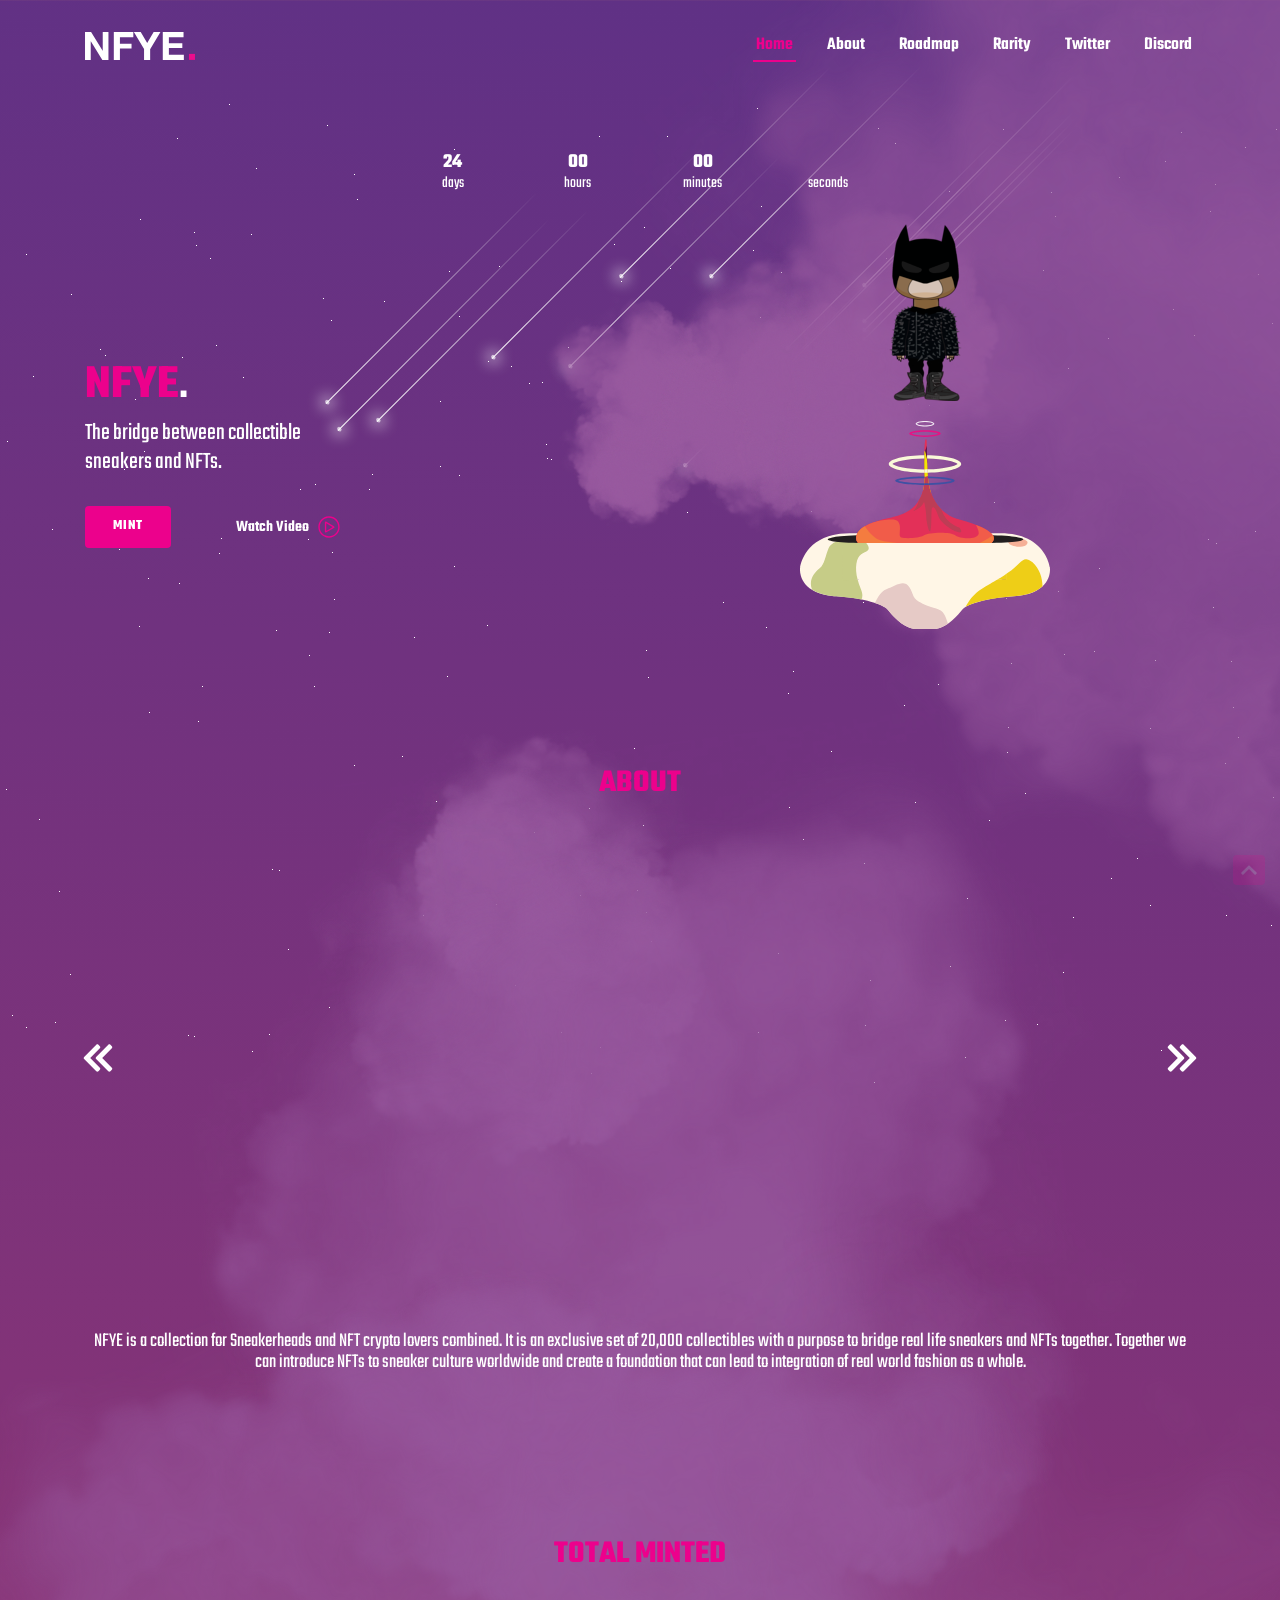
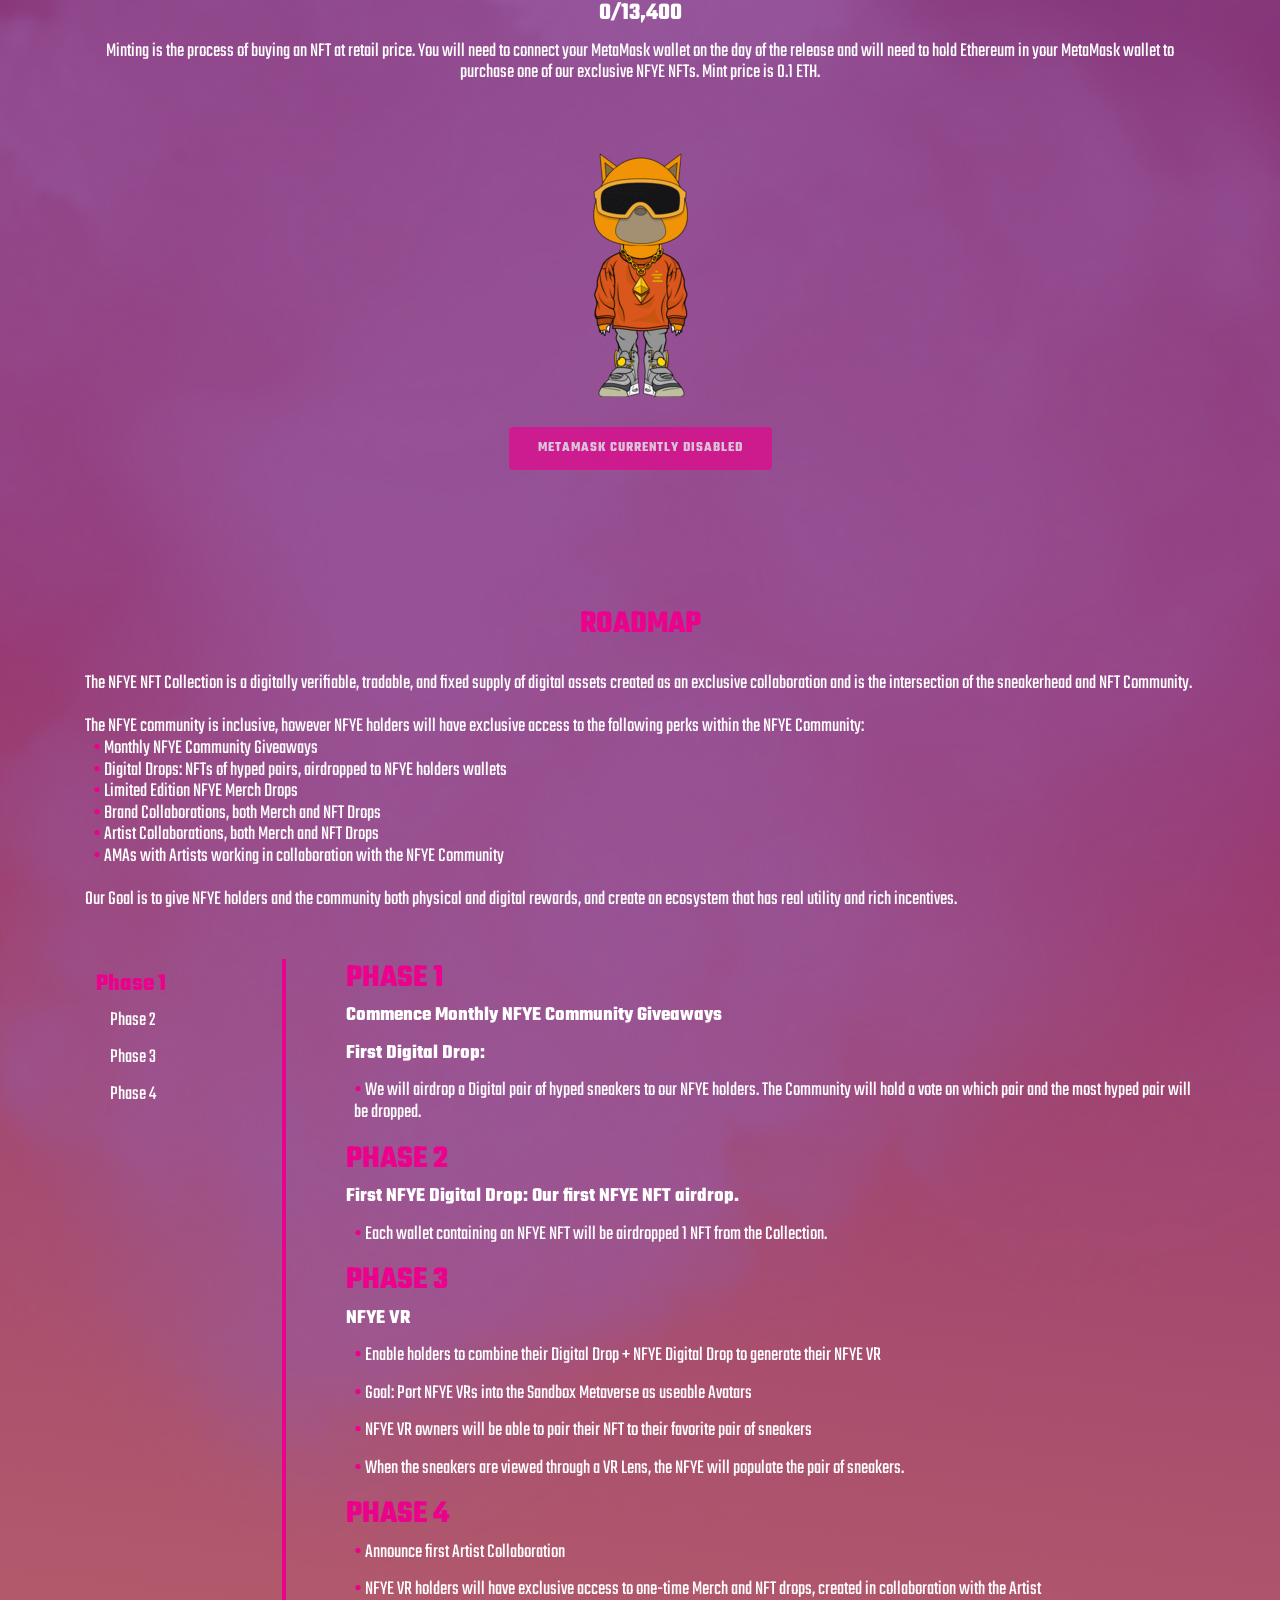
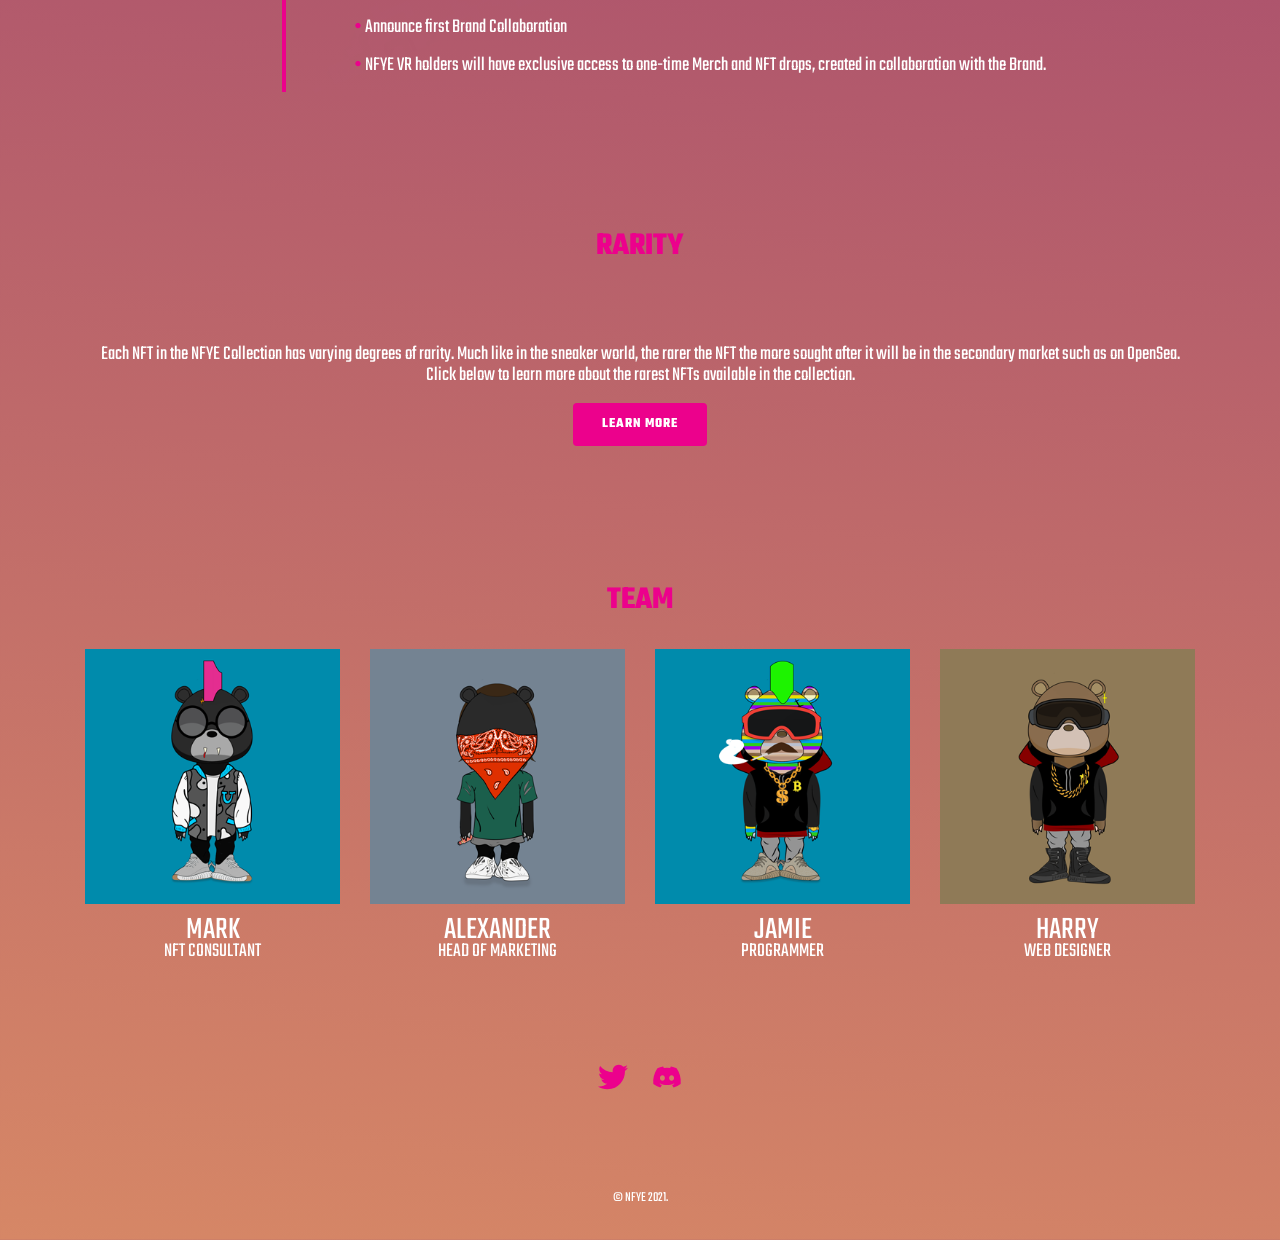
==== commit 1da5ee15: "mainv2" ====
--- a/index.html
+++ b/index.html
@@ -554,7 +554,8 @@
   <script src="https://cdnjs.cloudflare.com/ajax/libs/gsap/3.7.1/gsap.min.js" integrity="sha512-UxP+UhJaGRWuMG2YC6LPWYpFQnsSgnor0VUF3BHdD83PS/pOpN+FYbZmrYN+ISX8jnvgVUciqP/fILOXDjZSwg==" crossorigin="anonymous" referrerpolicy="no-referrer"></script>
 
   <!-- Template Main JS File -->
-  <script src="assets/js/main.js"></script>
+  <!-- <script src="assets/js/main.js"></script> -->
+  <script src="assets/js/mainv2.js"></script>
   <script>
     var fridayTime = moment("2021-09-08T20:00:00Z", moment.ISO_8601);
   
--- a/assets/css/style.css
+++ b/assets/css/style.css
@@ -556,7 +556,7 @@
 }
 /* Mobile Navigation */
 .mobile-nav-toggle {
-  position: fixed;
+  /* position: fixed; */
   right: 15px;
   top: 15px;
   z-index: 9998;
@@ -573,7 +573,9 @@
 .mobile-nav-toggle i {
   color: #ec018c;
 }
-
+.close-button {
+  display: none;
+}
 .mobile-nav {
   position: fixed;
   top: 55px;
@@ -582,8 +584,8 @@
   left: 15px;
   z-index: 9999;
   overflow-y: auto;
-  background: rgb(9,8,29);
-  background: linear-gradient(97deg, rgba(9,8,29,1) 0%, rgba(26,22,62,1) 100%);
+  background: #5e3186;
+  background: linlinear-gradient(187deg, #5e3186 0%, #943471 50%, #d68766 100%);
   transition: ease-in-out 0.2s;
   opacity: 0;
   visibility: hidden;
@@ -3401,4 +3403,15 @@
 }
 .w-full {
   width: 100%;
-}+}
+.menu-button-icon {
+  width: 22px;
+  height: auto;
+  fill: #00bf9a
+}
+.menu-button-icon path {
+  fill: #ec018c;
+}
+.mobile-nav-toggle {
+  position: absolute !important;
+}
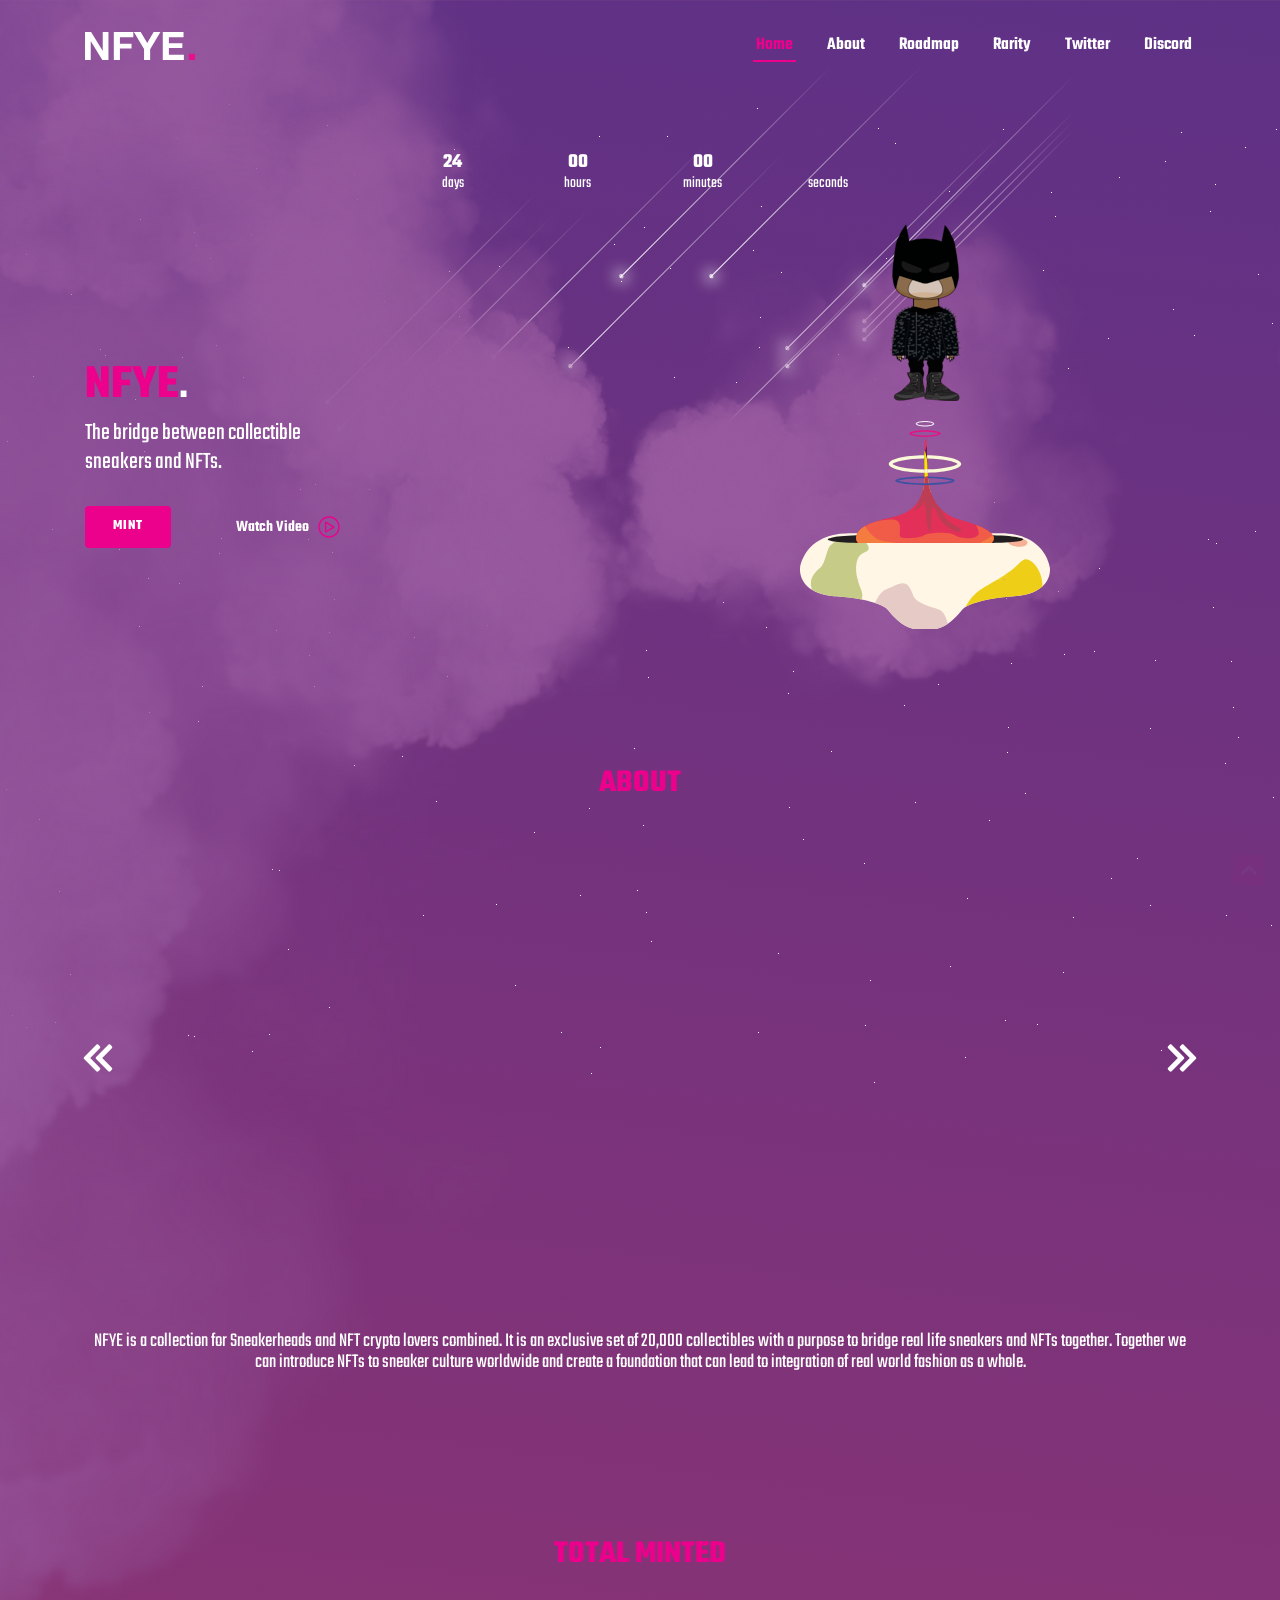
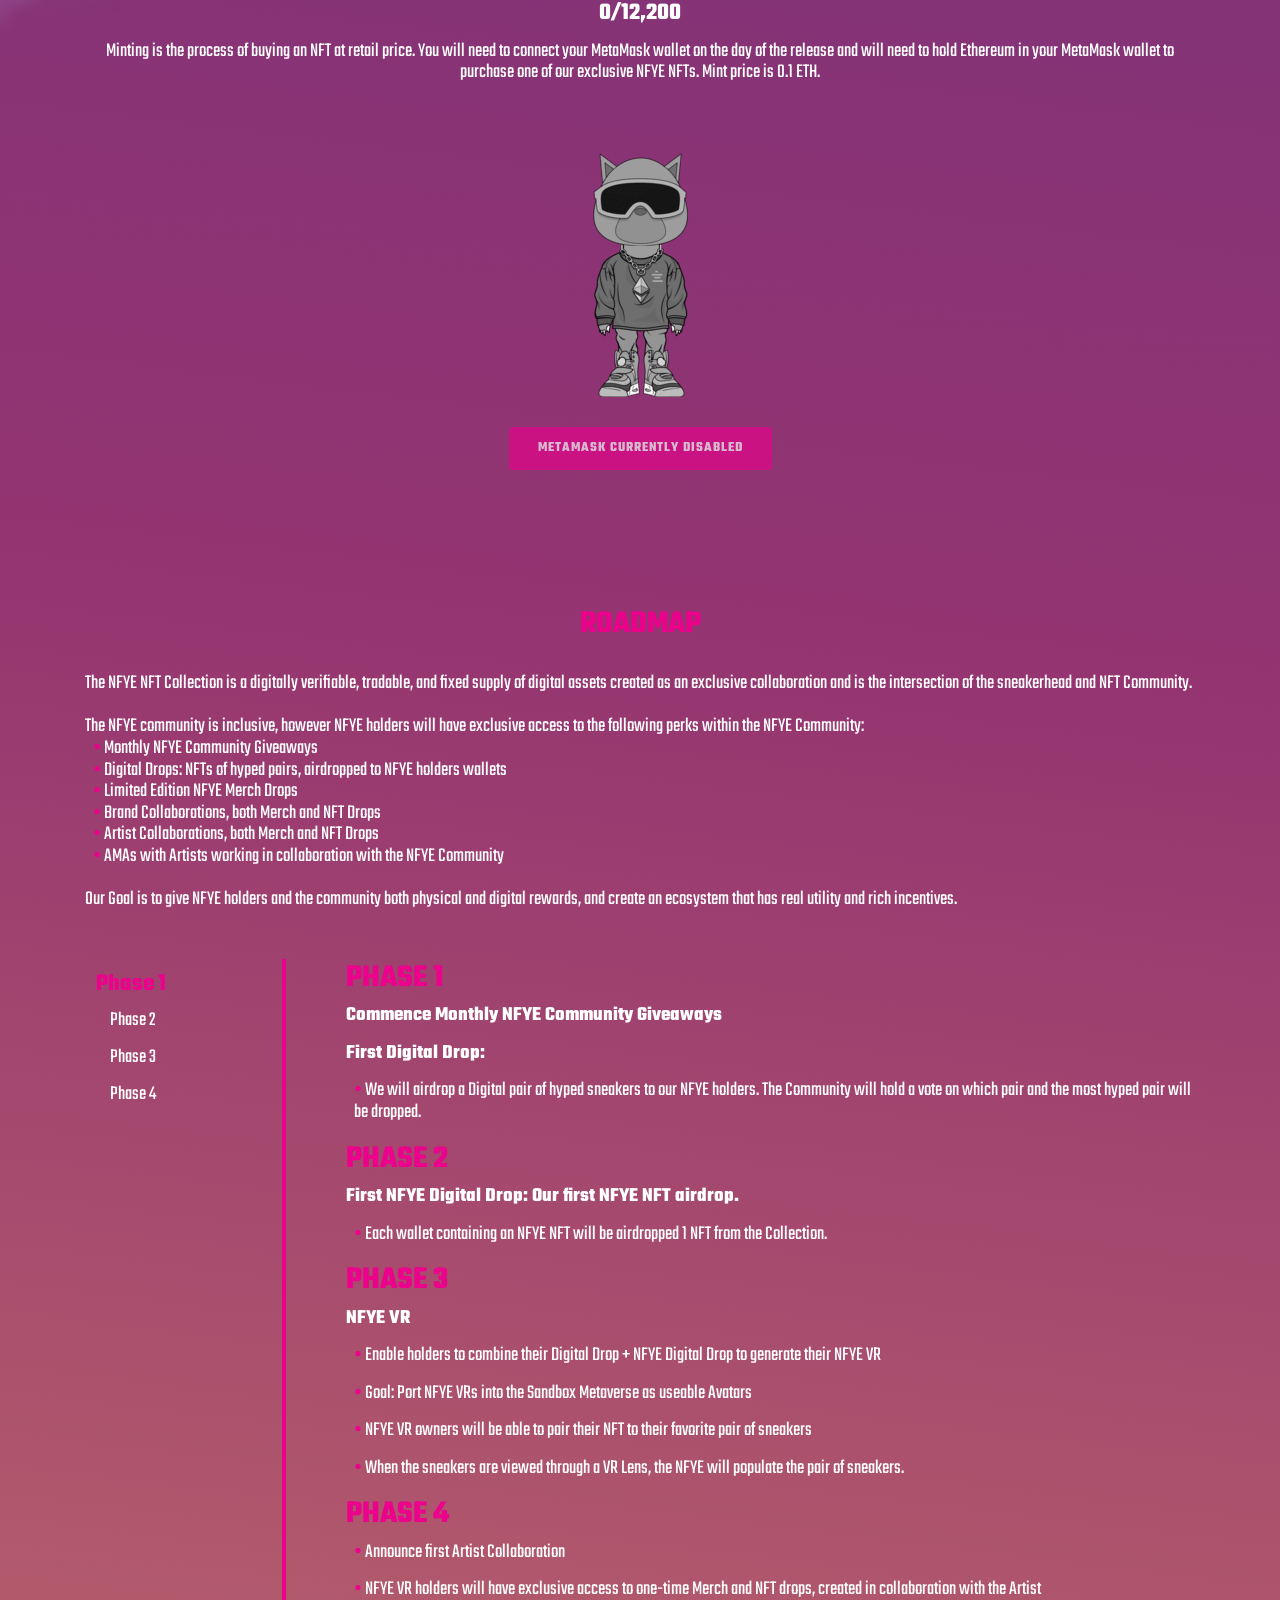
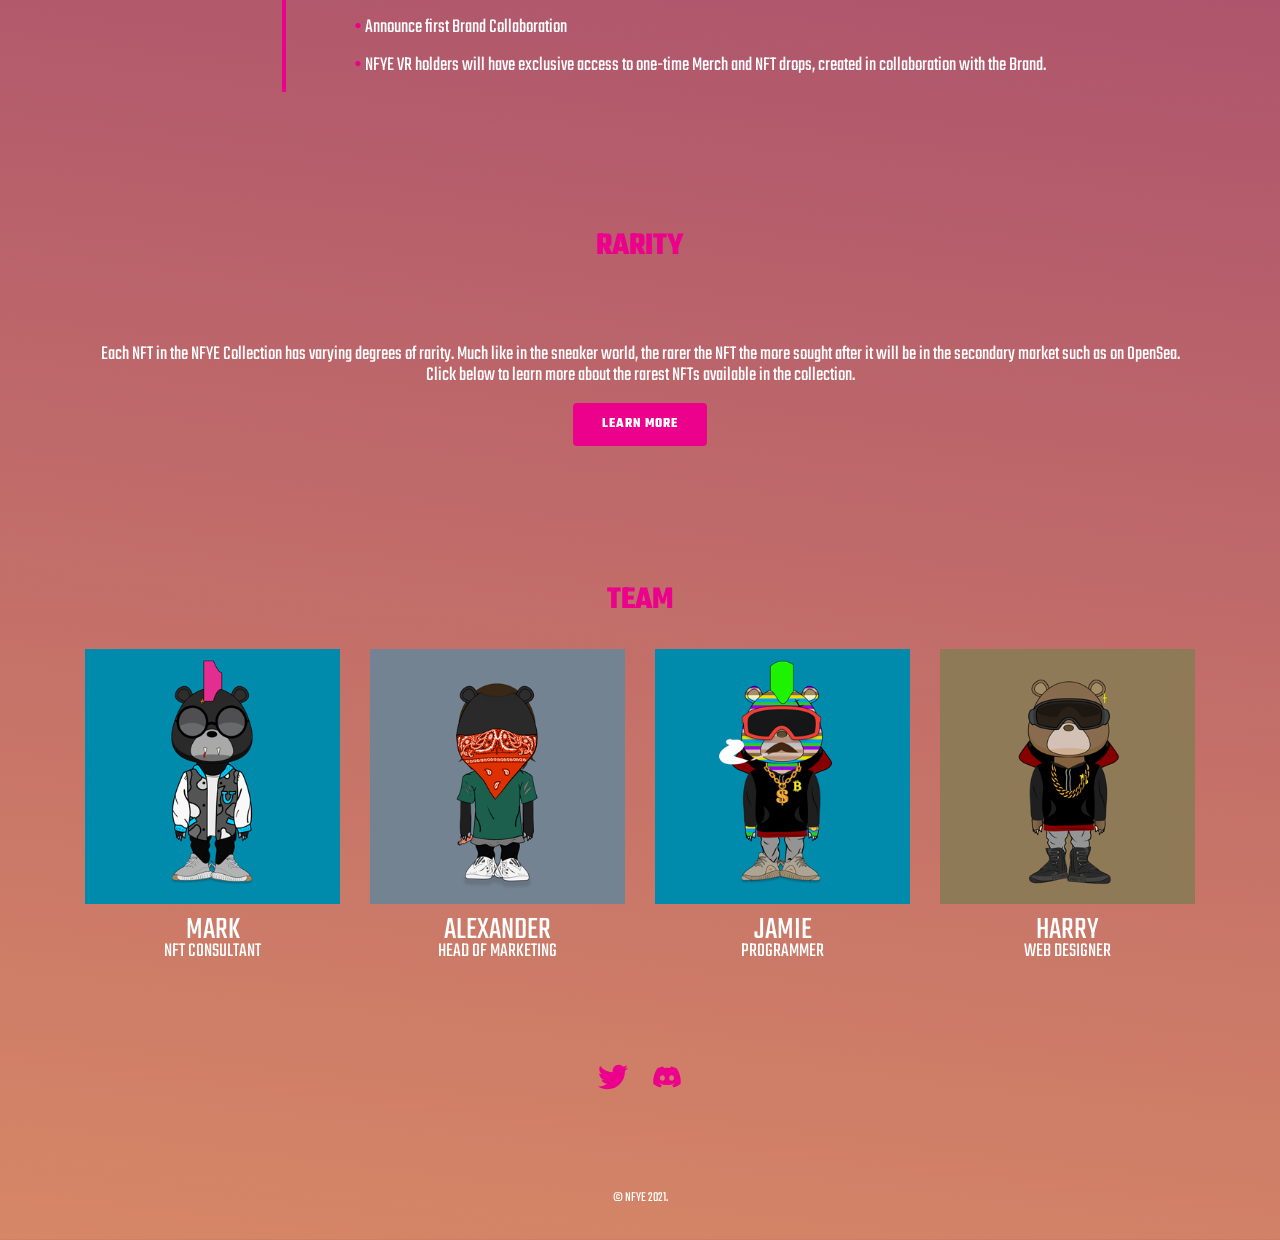
==== commit 51ab65f8: "dicord" ====
--- a/index.html
+++ b/index.html
@@ -95,7 +95,7 @@
           <li><a href="/rarity">Rarity</a></li>
           <!-- <li><a href="https://etherscan.io/">Etherscan</a></li> -->
           <li><a href="https://twitter.com/nfyenft">Twitter</a></li>
-          <li><a href="https://discord.gg/3TDJeA49">Discord</a></li>
+          <li><a href="https://discord.gg/5qhVyNfz">Discord</a></li>
         </ul>
       </nav><!-- .nav-menu -->
 
@@ -521,7 +521,7 @@
         <a href="https://twitter.com/nfyenft">
           <svg aria-hidden="true" focusable="false" data-prefix="fab" data-icon="twitter" class="svg-inline--fa fa-twitter fa-w-16" role="img" xmlns="http://www.w3.org/2000/svg" viewBox="0 0 512 512"><path fill="currentColor" d="M459.37 151.716c.325 4.548.325 9.097.325 13.645 0 138.72-105.583 298.558-298.558 298.558-59.452 0-114.68-17.219-161.137-47.106 8.447.974 16.568 1.299 25.34 1.299 49.055 0 94.213-16.568 130.274-44.832-46.132-.975-84.792-31.188-98.112-72.772 6.498.974 12.995 1.624 19.818 1.624 9.421 0 18.843-1.3 27.614-3.573-48.081-9.747-84.143-51.98-84.143-102.985v-1.299c13.969 7.797 30.214 12.67 47.431 13.319-28.264-18.843-46.781-51.005-46.781-87.391 0-19.492 5.197-37.36 14.294-52.954 51.655 63.675 129.3 105.258 216.365 109.807-1.624-7.797-2.599-15.918-2.599-24.04 0-57.828 46.782-104.934 104.934-104.934 30.213 0 57.502 12.67 76.67 33.137 23.715-4.548 46.456-13.32 66.599-25.34-7.798 24.366-24.366 44.833-46.132 57.827 21.117-2.273 41.584-8.122 60.426-16.243-14.292 20.791-32.161 39.308-52.628 54.253z"></path></svg>
         </a>
-        <a href="https://discord.gg/3TDJeA49">
+        <a href="https://discord.gg/5qhVyNfz">
           <svg aria-hidden="true" focusable="false" data-prefix="fab" data-icon="discord" class="svg-inline--fa fa-discord fa-w-20" role="img" xmlns="http://www.w3.org/2000/svg" viewBox="0 0 640 512"><path fill="currentColor" d="M524.531,69.836a1.5,1.5,0,0,0-.764-.7A485.065,485.065,0,0,0,404.081,32.03a1.816,1.816,0,0,0-1.923.91,337.461,337.461,0,0,0-14.9,30.6,447.848,447.848,0,0,0-134.426,0,309.541,309.541,0,0,0-15.135-30.6,1.89,1.89,0,0,0-1.924-.91A483.689,483.689,0,0,0,116.085,69.137a1.712,1.712,0,0,0-.788.676C39.068,183.651,18.186,294.69,28.43,404.354a2.016,2.016,0,0,0,.765,1.375A487.666,487.666,0,0,0,176.02,479.918a1.9,1.9,0,0,0,2.063-.676A348.2,348.2,0,0,0,208.12,430.4a1.86,1.86,0,0,0-1.019-2.588,321.173,321.173,0,0,1-45.868-21.853,1.885,1.885,0,0,1-.185-3.126c3.082-2.309,6.166-4.711,9.109-7.137a1.819,1.819,0,0,1,1.9-.256c96.229,43.917,200.41,43.917,295.5,0a1.812,1.812,0,0,1,1.924.233c2.944,2.426,6.027,4.851,9.132,7.16a1.884,1.884,0,0,1-.162,3.126,301.407,301.407,0,0,1-45.89,21.83,1.875,1.875,0,0,0-1,2.611,391.055,391.055,0,0,0,30.014,48.815,1.864,1.864,0,0,0,2.063.7A486.048,486.048,0,0,0,610.7,405.729a1.882,1.882,0,0,0,.765-1.352C623.729,277.594,590.933,167.465,524.531,69.836ZM222.491,337.58c-28.972,0-52.844-26.587-52.844-59.239S193.056,219.1,222.491,219.1c29.665,0,53.306,26.82,52.843,59.239C275.334,310.993,251.924,337.58,222.491,337.58Zm195.38,0c-28.971,0-52.843-26.587-52.843-59.239S388.437,219.1,417.871,219.1c29.667,0,53.307,26.82,52.844,59.239C470.715,310.993,447.538,337.58,417.871,337.58Z"></path></svg>
         </a>
       </div>
--- a/assets/css/style.css
+++ b/assets/css/style.css
@@ -592,7 +592,17 @@
   border-radius: 10px;
   padding: 10px 0;
 }
-
+.meta-gray {
+  filter: grayscale(1);
+}
+.meta-normal {
+  filter: none!important;
+}
+.max-300 {
+  width: 100%;
+  max-width: 300px;
+  margin: 0 auto;
+}
 .bear-container-hero {
   animation: float 3s ease-in-out infinite;
 }
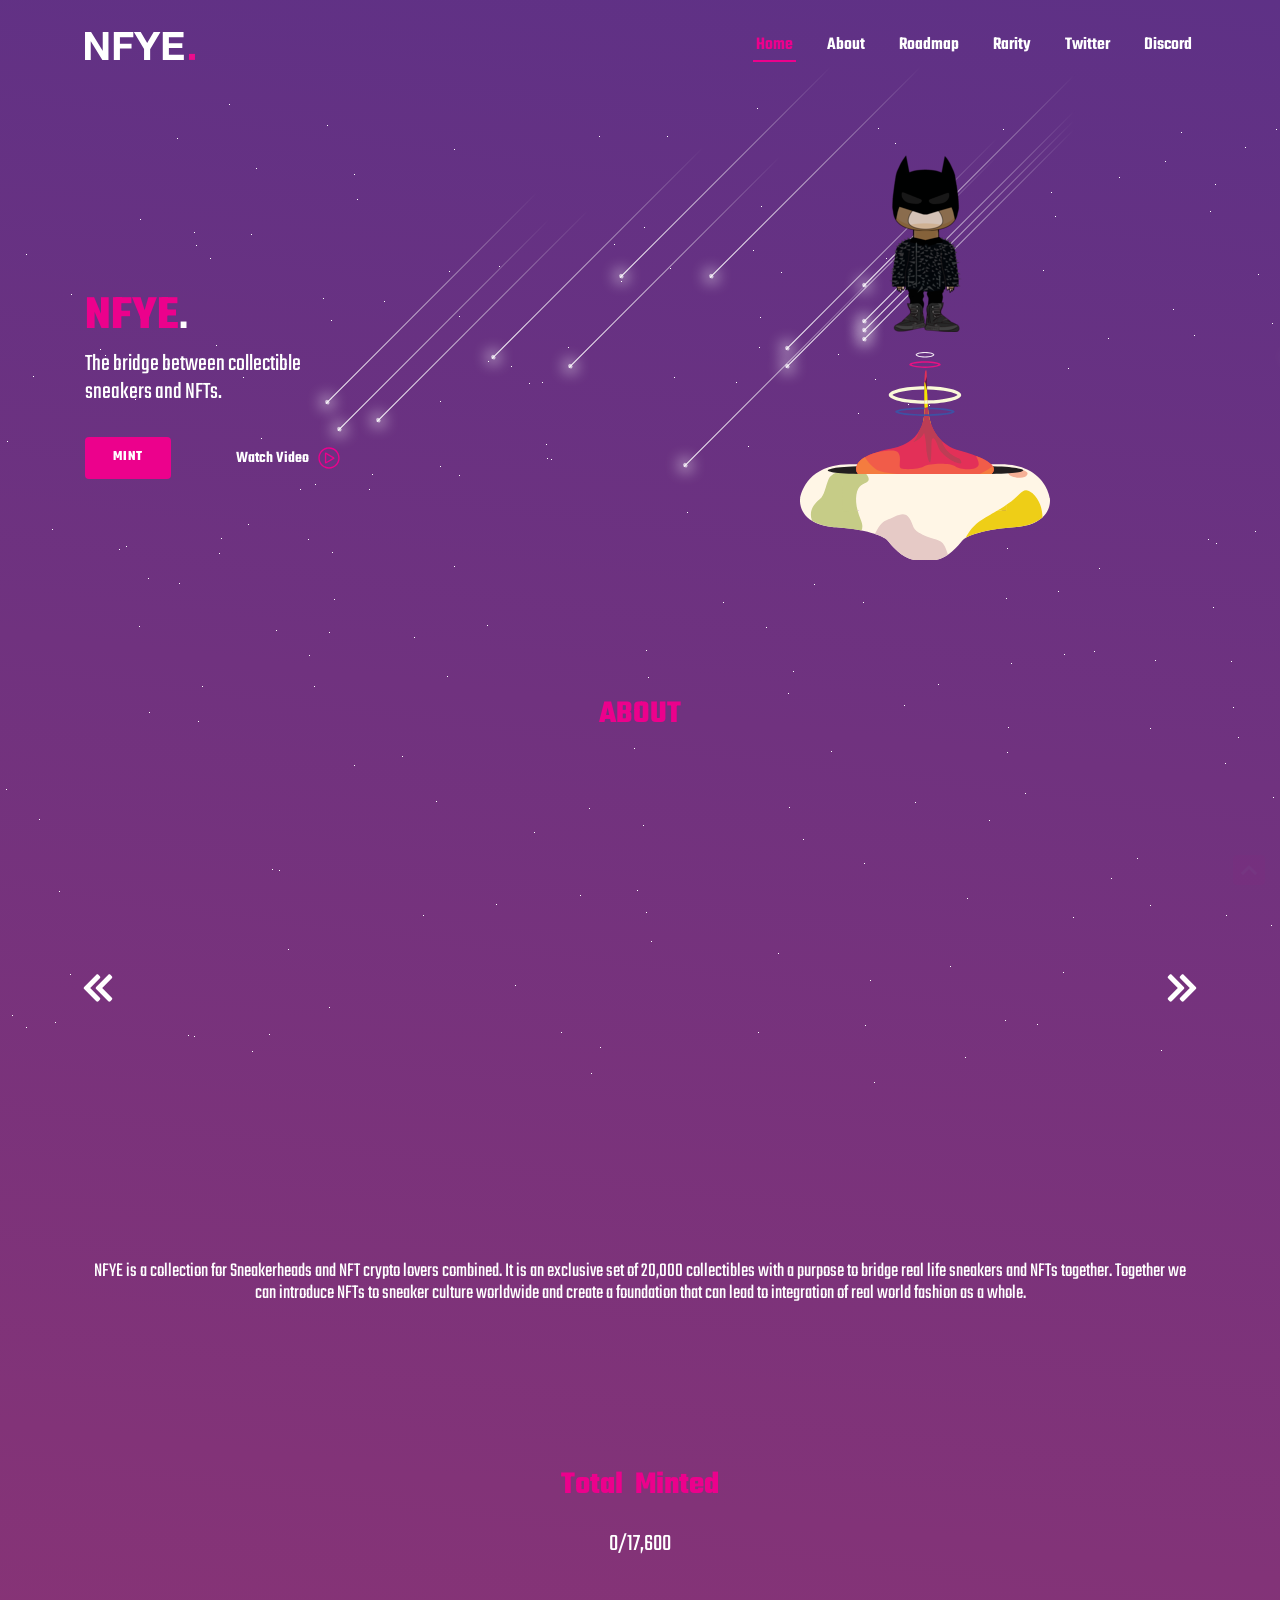
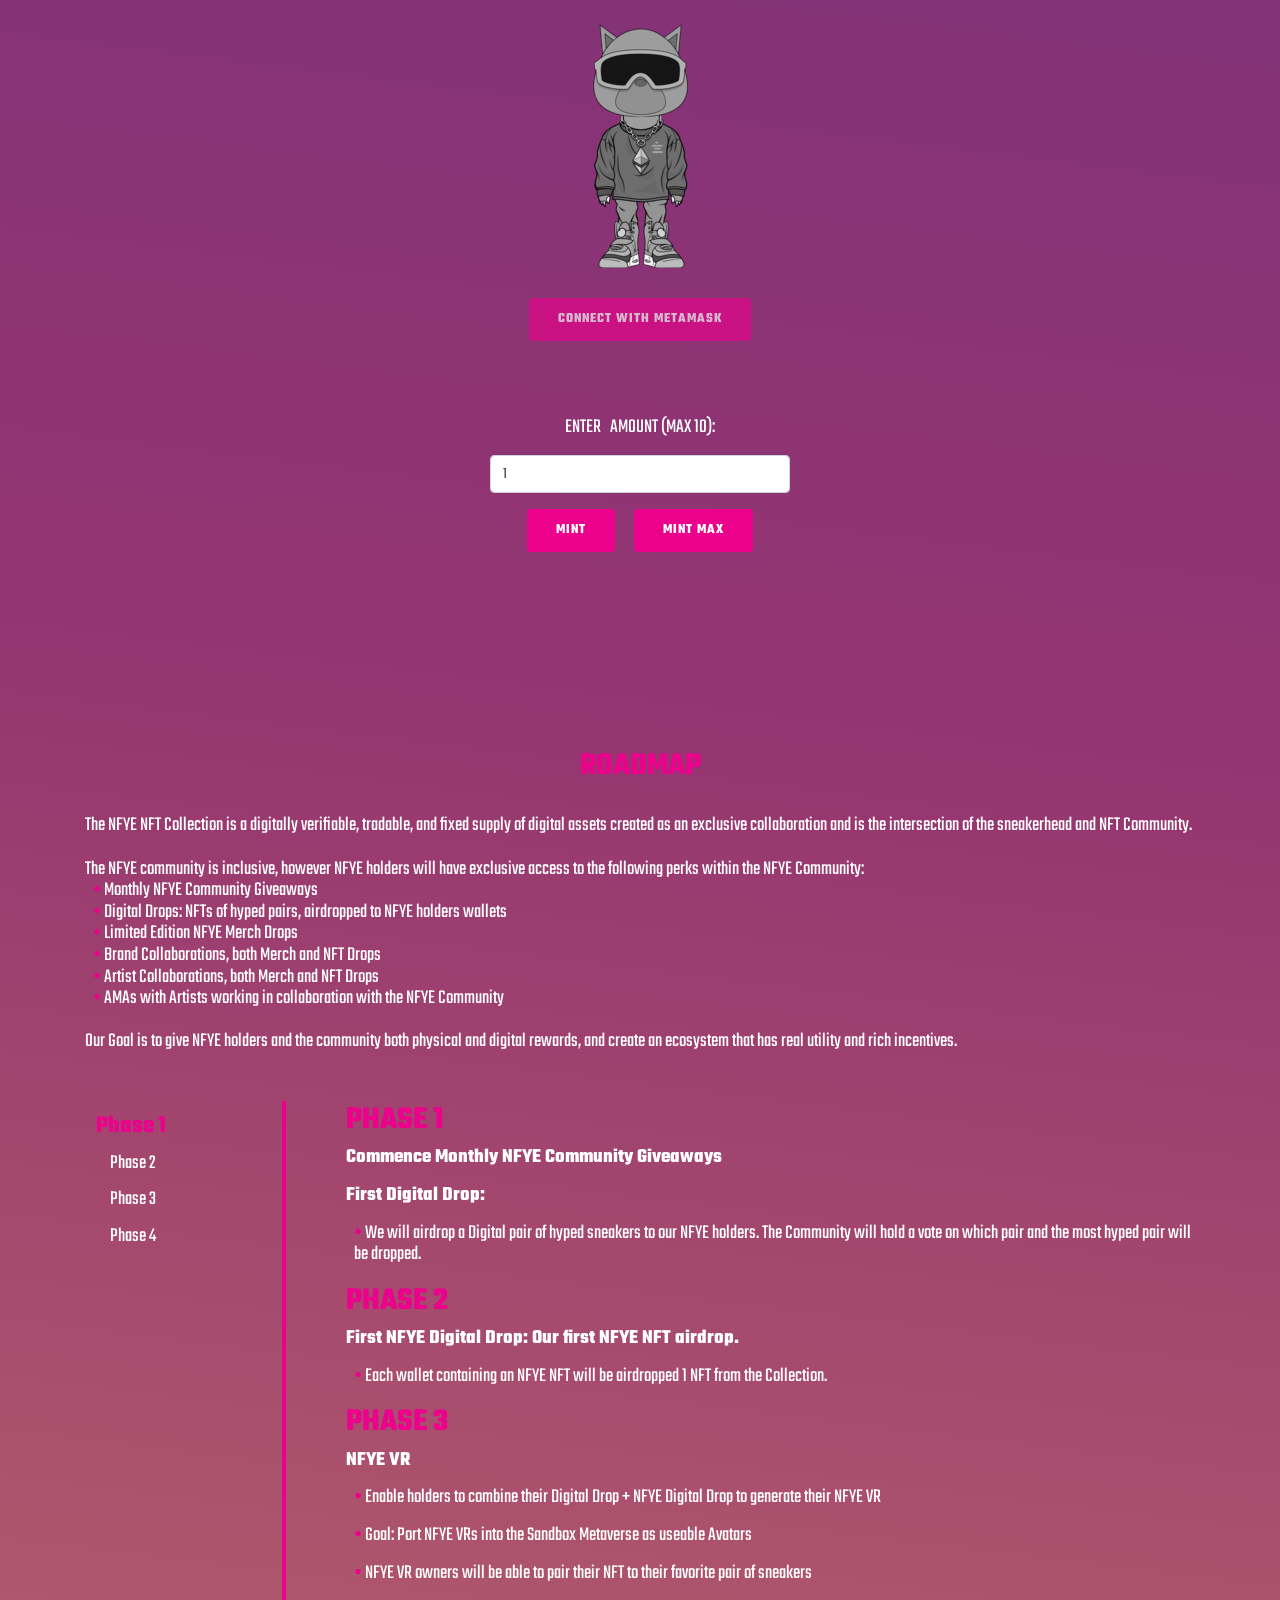
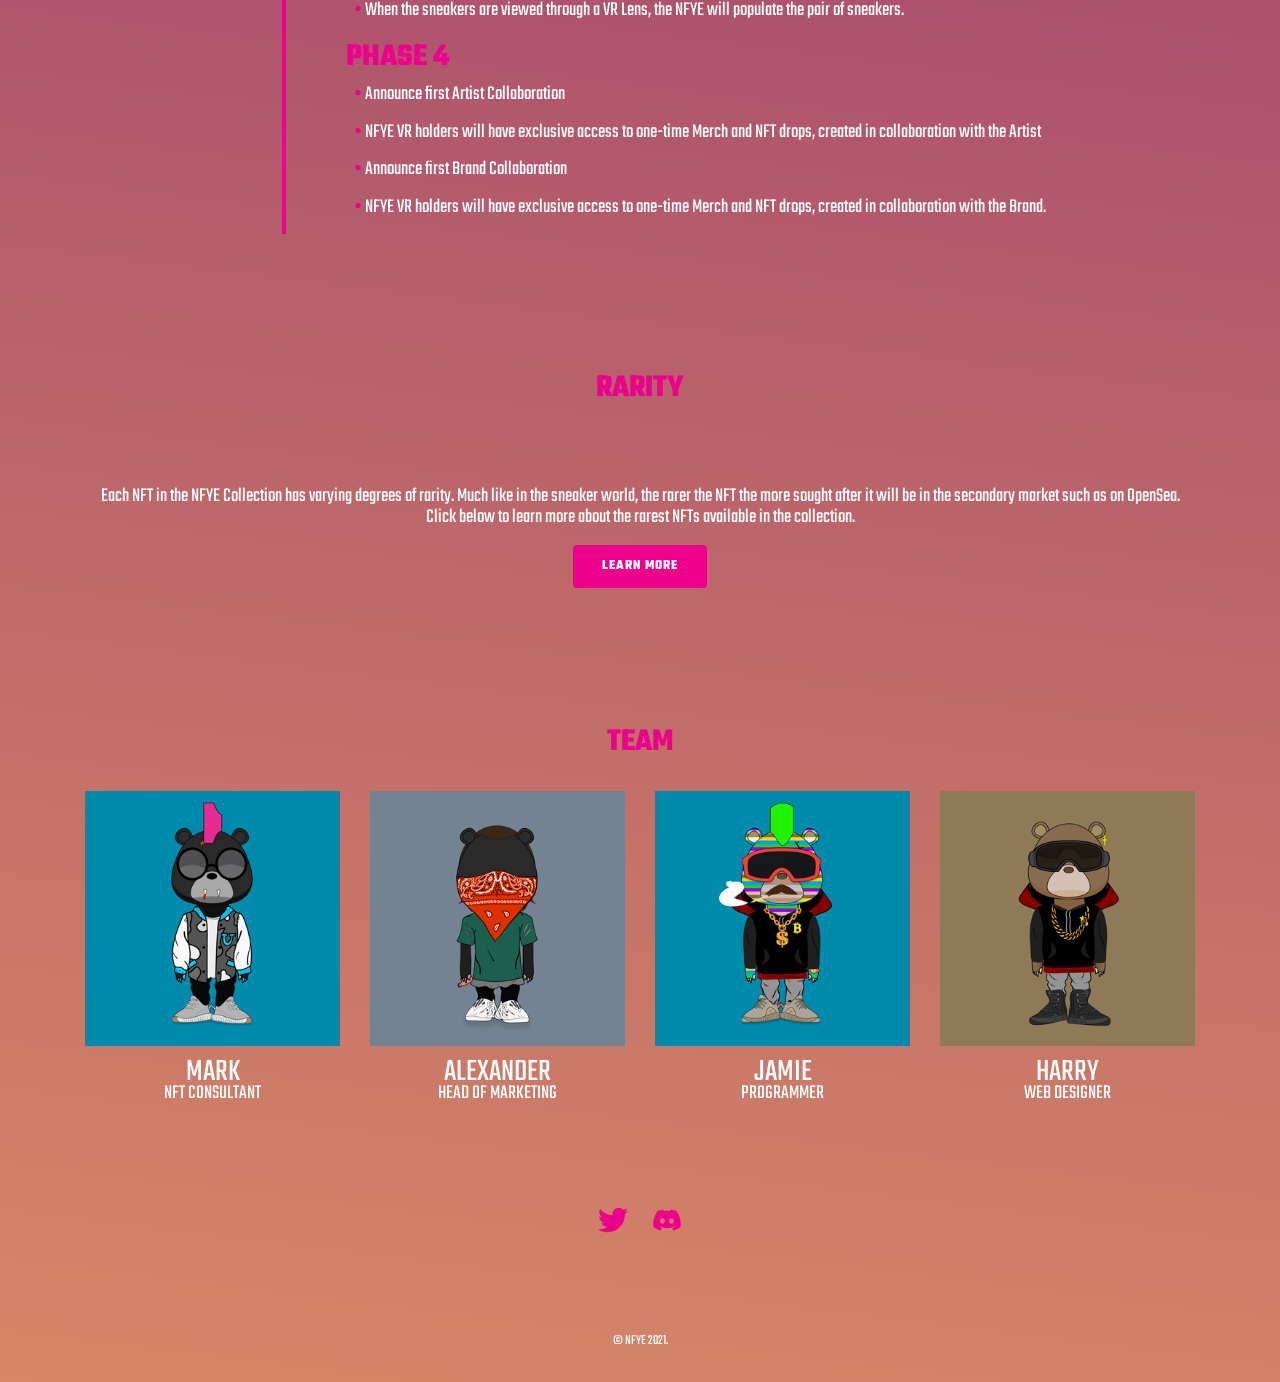
==== commit 4c7ae407: "live" ====
--- a/index.html
+++ b/index.html
@@ -106,24 +106,6 @@
   <section id="hero" class="d-flex align-items-center">
     <div class="container" data-aos="zoom-out" data-aos-delay="100">
       
-      <div class="countdown">        
-        <div class="clock-wrapper-target">  
-        <div class="clock-wrapper-target text-center">  
-          <div class="time-tg" id="clock">
-            <div id="daystg" class="cd-tg"></div>
-            <div id="hourstg" class="cd-tg">24</div>
-            <div id="minutestg" class="cd-tg">00</div>
-            <div id="secondstg" class="cd-tg">00</div>
-          </div>
-          <div class="label-wrapper-target">
-            <div class="label-target">days</div>
-            <div class="label-target">hours</div>
-            <div class="label-target">minutes</div>
-            <div class="label-target">seconds</div>          
-          </div>
-        </div>
-        </div> 
-      </div> 
       <!-- <div class="row reverse-mobile"> -->
       <div class="row reverse-mobile no-float">
         <div class="col-12 col-md-6 left-text-col">
@@ -285,11 +267,6 @@
 
   <main id="main">    
 
-    <div id="viewport" >
-      <div id="world" ></div>
-    </div>
-
-
     <!-- ======= About Section ======= -->
     <section id="about" class="about" data-aos="fade-up">
       
@@ -340,17 +317,17 @@
 
     </section><!-- End About Section -->
 
+    
     <!-- ======= Counts Section ======= -->
-    <section id="counts" class="counts" data-aos="fade-up">
-      <div class="container">
+    <section id="counts" class="counts">
+      <div class="container" data-aos="fade-up">
 
         <div class="section-title">
-          <h3><span>TOTAL MINTED</span></h3>          
-        </div>
-        <div class="row mint-count w-700">
+          <h3><span>Total &nbsp;Minted</span></h3>
+        </div>
+        <div class="row mint-count">
               <span data-toggle="counter-up" class="mintedAmount">0</span>/<span data-toggle="counter-up">20,000</span>
         </div>
-        <p class="text-white pt-3 text-center">Minting is the process of buying an NFT at retail price. You will need to connect your MetaMask wallet on the day of the release and will need to hold Ethereum in your MetaMask wallet to purchase one of our exclusive NFYE NFTs. Mint price is 0.1 ETH.</p>
       </div>
 
       <div class="container text-white">
@@ -362,7 +339,7 @@
         </div>
         <div style="margin-top: 30px;" class="row text-center">
             <div class="col-md-12">
-                <button id="enableMetamask" class="btn btn-get-started" disabled>Metamask Currently Disabled</button>
+                <button id="enableMetamask" class="btn btn-get-started">Connect with Metamask</button>
             </div>
         </div>
         <div class="row text-center">
@@ -370,7 +347,16 @@
                 <span id="status"></span>
             </div>
         </div>
-        
+        <section>
+            <div class="row text-center mt-3">
+                <div class="col-12">
+                    <span class="mb-3">ENTER &nbsp; AMOUNT (MAX 10):</span>
+                    <input id="value" type="text" name="quantity" min="1" max="10" class="form-control mt-3 max-300" value="1">
+                    <button id="setValue" class="btn btn-get-started mt-3">Mint</button> <button id="mintMax" class="btn btn-get-started mt-3 ml-3">Mint Max</button>
+                </div>
+    
+            </div>
+        </section>
         </div>
 
     </section><!-- End Counts Section -->
@@ -556,21 +542,6 @@
   <!-- Template Main JS File -->
   <!-- <script src="assets/js/main.js"></script> -->
   <script src="assets/js/mainv2.js"></script>
-  <script>
-    var fridayTime = moment("2021-09-08T20:00:00Z", moment.ISO_8601);
-  
-    $('#clock').countdown(fridayTime.toDate(), function(event) {
-    var d = event.strftime('%D');
-    var h = event.strftime('%H');
-    var m = event.strftime('%M');
-    var s = event.strftime('%S');
-    
-    $('#daystg').html(event.strftime('%D'));
-    $('#hourstg').html(event.strftime('%H' ));
-    $('#minutestg').html(event.strftime('%M'));
-    $('#secondstg').html(event.strftime('%S'));
-    });
-  </script>
 
   <script>
     let xPos = 0;
@@ -733,323 +704,6 @@
   </script>
 
 <script>
-  (function () {
-    var lastTime = 0;
-    var vendors = ["ms", "moz", "webkit", "o"];
-    for (
-      var x = 0;
-      x < vendors.length && !window.requestAnimationFrame;
-      ++x
-    ) {
-      window.requestAnimationFrame =
-        window[vendors[x] + "RequestAnimationFrame"];
-      window.cancelRequestAnimationFrame =
-        window[vendors[x] + "CancelRequestAnimationFrame"];
-    }
-
-    if (!window.requestAnimationFrame)
-      window.requestAnimationFrame = function (callback, element) {
-        var currTime = new Date().getTime();
-        var timeToCall = Math.max(0, 16 - (currTime - lastTime));
-        var id = window.setTimeout(function () {
-          callback(currTime + timeToCall);
-        }, timeToCall);
-        lastTime = currTime + timeToCall;
-        return id;
-      };
-
-    if (!window.cancelAnimationFrame)
-      window.cancelAnimationFrame = function (id) {
-        clearTimeout(id);
-      };
-  })();
-
-  var layers = [],
-    objects = [],
-    textures = [],
-    world = document.getElementById("world"),
-    viewport = document.getElementById("viewport"),
-    d = 0,
-    p = 100,
-    worldXAngle = 0,
-    worldYAngle = 0,
-    computedWeights = [];
-
-  var links = document.querySelectorAll("a[rel=external]");
-  for (var j = 0; j < links.length; j++) {
-    var a = links[j];
-    a.addEventListener(
-      "click",
-      function (e) {
-        window.open(this.href, "_blank");
-        e.preventDefault();
-      },
-      false
-    );
-  }
-
-  viewport.style.webkitPerspective = p;
-  viewport.style.MozPerspective = p + "px";
-  viewport.style.oPerspective = p;
-  viewport.style.perspective = p;
-
-  textures = [
-    { name: "white cloud", file: "cloud.png", opacity: 1, weight: 0 },
-    { name: "dark cloud", file: "darkCloud.png", opacity: 1, weight: 0 },
-    { name: "smoke cloud", file: "smoke.png", opacity: 1, weight: 0 },
-    { name: "explosion", file: "explosion.png", opacity: 1, weight: 0 },
-    { name: "explosion 2", file: "explosion2.png", opacity: 1, weight: 0 },
-    { name: "box", file: "box.png", opacity: 1, weight: 0 },
-  ];
-
-  var el = document.getElementById("textureList");
-
-  generate();
-
-
-  function setTextureUsage(id, mode) {
-    var modes = ["None", "Few", "Normal", "Lot"];
-    var weights = { None: 0, Few: 0.3, Normal: 0.7, Lot: 1 };
-    for (var j = 0; j < modes.length; j++) {
-      var el = document.getElementById("btn" + modes[j] + id);
-      el.className = el.className.replace(" active", "");
-      if (modes[j] == mode) {
-        el.className += " active";
-        textures[id].weight = weights[mode];
-      }
-    }
-  }
-
-
-  var el = document.getElementById("fullscreenBtn");
-  if (el) {
-    var options = document.getElementById("options");
-    el.addEventListener(
-      "click",
-      function (e) {
-        if (document.body.webkitRequestFullScreen) {
-          document.body.onwebkitfullscreenchange = function (e) {
-            //	options.style.display = 'none';
-            document.body.style.width = window.innerWidth + "px";
-            document.body.style.height = window.innerHeight + "px";
-            document.body.onwebkitfullscreenchange = function () {
-              //		options.style.display = 'block';
-            };
-          };
-          document.body.webkitRequestFullScreen();
-        }
-        if (document.body.mozRequestFullScreen) {
-          /*document.body.onmozfullscreenchange = function( e ) {
-      options.style.display = 'none';
-      document.body.onmozfullscreenchange = function( e ) {
-        options.style.display = 'block';
-      };
-    };*/
-          document.body.mozRequestFullScreen();
-        }
-        e.preventDefault();
-      },
-      false
-    );
-  }
-
-  function createCloud() {
-    var div = document.createElement("div");
-    div.className = "cloudBase";
-    var x = 256 - Math.random() * 512;
-    var y = 256 - Math.random() * 512;
-    var z = 256 - Math.random() * 512;
-    var t =
-      "translateX( " +
-      x +
-      "px ) translateY( " +
-      y +
-      "px ) translateZ( " +
-      z +
-      "px )";
-    div.style.webkitTransform = div.style.MozTransform = div.style.oTransform = div.style.transform = t;
-    world.appendChild(div);
-
-    for (var j = 0; j < 10 + Math.round(Math.random() * 10); j++) {
-      var cloud = document.createElement("img");
-      cloud.style.opacity = 0;
-      var r = Math.random();
-      var src = "purplecloud.png";
-      for (var k = 0; k < computedWeights.length; k++) {
-        if (r >= computedWeights[k].min && r <= computedWeights[k].max) {
-          (function (img) {
-            img.addEventListener("load", function () {
-              img.style.opacity = 0.8;
-            });
-          })(cloud);
-          src = computedWeights[k].src;
-        }
-      }
-      if (computedWeights.length === 0) {
-        cloud.style.opacity = 0.8;
-      }
-      cloud.setAttribute("src", src);
-      cloud.className = "cloudLayer";
-
-      var x = 256 - Math.random() * 512;
-      var y = 256 - Math.random() * 512;
-      var z = 100 - Math.random() * 200;
-      var a = Math.random() * 360;
-      var s = 0.25 + Math.random();
-      x *= 0.2;
-      y *= 0.2;
-      cloud.data = {
-        x: x,
-        y: y,
-        z: z,
-        a: a,
-        s: s,
-        speed: 0.1 * Math.random(),
-      };
-      var t =
-        "translateX( " +
-        x +
-        "px ) translateY( " +
-        y +
-        "px ) translateZ( " +
-        z +
-        "px ) rotateZ( " +
-        a +
-        "deg ) scale( " +
-        s +
-        " )";
-      cloud.style.webkitTransform = cloud.style.MozTransform = cloud.style.oTransform = cloud.style.transform = t;
-
-      div.appendChild(cloud);
-      layers.push(cloud);
-    }
-
-    return div;
-  }
-
-  // window.addEventListener("mousewheel", onContainerMouseWheel);
-  // window.addEventListener("DOMMouseScroll", onContainerMouseWheel);
-  //window.addEventListener( 'deviceorientation', orientationhandler, false );
-  //window.addEventListener( 'MozOrientation', orientationhandler, false );
-
-
-  window.addEventListener("keydown", function (e) {
-    if (e.keyCode == 32) generate();
-  });
-
-  window.addEventListener("mousemove", function (e) {
-    worldYAngle = -(0.5 - e.clientX / window.innerWidth) * 9;
-    worldXAngle = (0.5 - e.clientY / window.innerHeight) * 9;
-    //worldXAngle = .1 * ( e.clientY - .5 * window.innerHeight );
-    //worldYAngle = .1 * ( e.clientX - .5 * window.innerWidth );
-    updateView();
-  });
-
-  window.addEventListener("touchmove", function (e) {
-    var ptr = e.changedTouches.length;
-    while (ptr--) {
-      var touch = e.changedTouches[ptr];
-      worldYAngle = -(0.5 - touch.pageX / window.innerWidth) * 180;
-      worldXAngle = (0.5 - touch.pageY / window.innerHeight) * 180;
-      updateView();
-    }
-    e.preventDefault();
-  });
-
-  function generate() {
-    objects = [];
-    if (world.hasChildNodes()) {
-      while (world.childNodes.length >= 1) {
-        world.removeChild(world.firstChild);
-      }
-    }
-    computedWeights = [];
-    var total = 0;
-    for (var j = 0; j < textures.length; j++) {
-      if (textures[j].weight > 0) {
-        total += textures[j].weight;
-      }
-    }
-    var accum = 0;
-    for (var j = 0; j < textures.length; j++) {
-      if (textures[j].weight > 0) {
-        var w = textures[j].weight / total;
-        computedWeights.push({
-          src: textures[j].file,
-          min: accum,
-          max: accum + w,
-        });
-        accum += w;
-      }
-    }
-    for (var j = 0; j < 5; j++) {
-      objects.push(createCloud());
-    }
-  }
-
-  function updateView() {
-    var t =
-      "translateZ( " +
-      d +
-      "px ) rotateX( " +
-      worldXAngle +
-      "deg) rotateY( " +
-      worldYAngle +
-      "deg)";
-    world.style.webkitTransform = world.style.MozTransform = world.style.oTransform = world.style.transform = t;
-  }
-
-  function onContainerMouseWheel(event) {
-    event = event ? event : window.event;
-    d = d - (event.detail ? event.detail * -5 : event.wheelDelta / 8);
-    updateView();
-  }
-
-  function orientationhandler(e) {
-    if (!e.gamma && !e.beta) {
-      e.gamma = -(e.x * (180 / Math.PI));
-      e.beta = -(e.y * (180 / Math.PI));
-    }
-
-    var x = e.gamma;
-    var y = e.beta;
-
-    worldXAngle = y;
-    worldYAngle = x;
-    updateView();
-  }
-
-  function update() {
-    for (var j = 0; j < layers.length; j++) {
-      var layer = layers[j];
-      layer.data.a += layer.data.speed;
-      var t =
-        "translateX( " +
-        layer.data.x +
-        "px ) translateY( " +
-        layer.data.y +
-        "px ) translateZ( " +
-        layer.data.z +
-        "px ) rotateY( " +
-        -worldYAngle +
-        "deg ) rotateX( " +
-        -worldXAngle +
-        "deg ) rotateZ( " +
-        layer.data.a +
-        "deg ) scale( " +
-        layer.data.s +
-        ")";
-      layer.style.webkitTransform = layer.style.MozTransform = layer.style.oTransform = layer.style.transform = t;
-      //layer.style.webkitFilter = 'blur(5px)';
-    }
-
-    requestAnimationFrame(update);
-  }
-
-  update();
-
-</script>
-<script>
   $(() => {
   let stickyTop = 0,
   scrollTarget = false;
@@ -1133,6 +787,241 @@
 
   gtag('config', 'G-YVFNE4RRVC');
 </script>
+
+
+
+<script>
+  let currentAccount = null;
+  let web3js;
+  var contractABI;
+  let contactAddress = '0x832a784baf6010cce7271528a8613bb8016bb621'
+  // web3 lib instance
+  var web3 = new Web3(window.ethereum);
+  var input_value;   
+
+  function handleAccountsChanged(accounts) {
+      console.log('Calling HandleChanged')
+
+      if (accounts.length === 0) {
+          console.log('Please connect to MetaMask.');
+          $('#enableMetamask').html('Connect with Metamask')
+      } else if (accounts[0] !== currentAccount) {
+          currentAccount = accounts[0];
+          $('#enableMetamask').html(currentAccount)
+          $('#status').html('')          
+          setTimeout(getMinted(), 1000)
+          if(currentAccount != null) {
+              // Set the button label
+              $('#enableMetamask').html(currentAccount)
+          }
+      }
+      console.log('WalletAddress in HandleAccountChanged ='+currentAccount)
+  }
+
+  function connect() {
+      console.log('Calling connect()')
+      ethereum
+      .request({ method: 'eth_requestAccounts' })
+      .then(handleAccountsChanged)
+      .catch((err) => {
+      if (err.code === 4001) {
+          // EIP-1193 userRejectedRequest error
+          // If this happens, the user rejected the connection request.
+          console.log('Please connect to MetaMask.');
+          $('#status').html('You refused to connect Metamask')
+
+      } else {
+          console.error(err);
+      }
+      });
+  }
+
+  function detectMetaMask() {
+      if (typeof window.ethereum !== 'undefined') {
+          return true
+      } else {
+          return false
+      }
+  }
+
+  async function getValue() {
+      console.log('GetValue')
+      const contractFirst = new web3.eth.Contract(
+                  contractABI,
+                  contactAddress
+      );
+
+      console.log(contractFirst.methods)
+      contractFirst.methods.saleIsActive().call().then(function (result) {                
+          console.log(result)
+          if (result==true) {
+            console.log("was true");
+
+          } else {
+            console.log("was false");
+          }
+      });
+  }
+
+  async function getMinted() {
+      console.log('GetValue')
+      const contractFirst = new web3.eth.Contract(
+                  contractABI,
+                  contactAddress
+      );
+
+      contractFirst.methods.totalSupply().call().then(function (result) {                
+          $(".mintedAmount").html(result)
+      });
+  }
+
+  async function setValue() {
+      console.log('Set Value')
+
+      input_value = $('#value').val()
+
+      let sendValue=0;
+      let ethGasLimit=0;
+      if (input_value == '1') {
+        sendValue=100000000000000000;
+        ethGasLimit=240000;
+      } else if (input_value == '2') {
+        sendValue=200000000000000000;
+        ethGasLimit=350000;
+      } else if (input_value == '3') {
+        sendValue=300000000000000000;
+        ethGasLimit=470000;
+      } else if (input_value == '4') {
+        sendValue=400000000000000000;
+        ethGasLimit=580000;
+      } else if (input_value == '5') {
+        sendValue=500000000000000000;
+        ethGasLimit=700000;
+      } else if (input_value == '6') {
+        sendValue=600000000000000000;
+        ethGasLimit=820000;
+      } else if (input_value == '7') {
+        sendValue=700000000000000000;
+        ethGasLimit=935000;
+      } else if (input_value == '8') {
+        sendValue=800000000000000000;
+        ethGasLimit=1050000;
+      } else if (input_value == '9') {
+        sendValue=900000000000000000;
+        ethGasLimit=1160000;
+      } else if (input_value == '10') {
+        sendValue=1000000000000000000;
+        ethGasLimit=1280000;
+      }
+
+      if(input_value.trim() == '') {
+          input_value = 0
+      }
+      if(!isNaN(input_value)) {
+          input_value = parseInt(input_value)
+      }
+
+      console.log(contractABI);
+      console.log(contactAddress)
+
+      const contractFirst = new web3.eth.Contract(
+                  contractABI,
+                  contactAddress
+      );
+      
+      contractFirst.methods.mintNFYE(input_value).send({from:currentAccount,value:sendValue,gasLimit:ethGasLimit}).then(function (result) {
+          console.log(result);
+          // $('#getValue').html(input_value)
+      });
+
+  }
+
+
+  async function mintMax() {
+
+      input_value = 10;
+      
+      const contractFirst = new web3.eth.Contract(
+                  contractABI,
+                  contactAddress
+      );
+      
+      contractFirst.methods.mintNFYE(input_value).send({from:currentAccount,value:1000000000000000000,gasLimit:1280000}).then(function (result) {
+          console.log(result);
+          // $('#getValue').html(input_value)
+      });
+
+  }
+</script>
+<script>
+  $.getJSON('https://api.etherscan.io/api?module=contract&action=getabi&address=0x832a784baf6010cce7271528a8613bb8016bb621&apikey=8FRMKXU5HPJZU9UF8X5UMRR4D2S41XXSUV', function (data) {
+        contractABI = JSON.parse(data.result);
+        if (contractABI != ''){
+            // var MyContract = web3.eth.contract(contractABI);
+            // var myContractInstance = MyContract.at("0x87ed28e903cad56eb86449fa1df3f462e12d73a5");
+            // var result = myContractInstance.memberId("0xfe8ad7dd2f564a877cc23feea6c0a9cc2e783715");
+            // console.log("result1 : " + result);            
+            // var result = myContractInstance.members(1);
+            // console.log("result2 : " + result);
+            console.log(contractABI);
+            //Fetch Value from Smart Contract
+            getValue()
+        } else {
+            console.log("Error" );
+        }
+    });
+
+  $( document ).ready(function() {
+      m = detectMetaMask()
+      if(m) {
+          $('#metaicon').removeClass('meta-gray')
+          $('#metaicon').addClass('meta-normal')
+          $('#enableMetamask').attr('disabled',false)
+          connect() // Make sure the connected wallet is being returned          
+      } else {
+          $('#enableMetamask').attr('disabled',true)
+          $('#metaicon').removeClass('meta-normal')
+          $('#metaicon').addClass('meta-gray')
+      }
+
+      $('#enableMetamask').click(function() {
+          connect()
+      });
+
+      $('#setValue').click(function() {
+          setValue()
+      });
+
+      $('#mintMax').click(function() {
+          mintMax()
+      });      
+
+      setInterval(function(){ 
+        console.log('get value')
+        getValue()
+        console.log('get minted')
+        getMinted()
+      }, 5000);
+
+      // try {
+      //     web3 = new Web3(new Web3.providers.HttpProvider(window.ethereum));
+      // } catch (error) {
+      //     console.log(error);
+      //     alert(error)
+      // }
+
+      // $("input[type='text'][name='quantity']").change(function() {
+      //     if ($(this).val() > 9) {
+      //         alert("Value must not be greater 8");
+      //         $(this).val('');
+      //         $(this).focus();
+      //     }
+      // });
+
+  })
+
+</script>
+
 </body>
 
 </html>
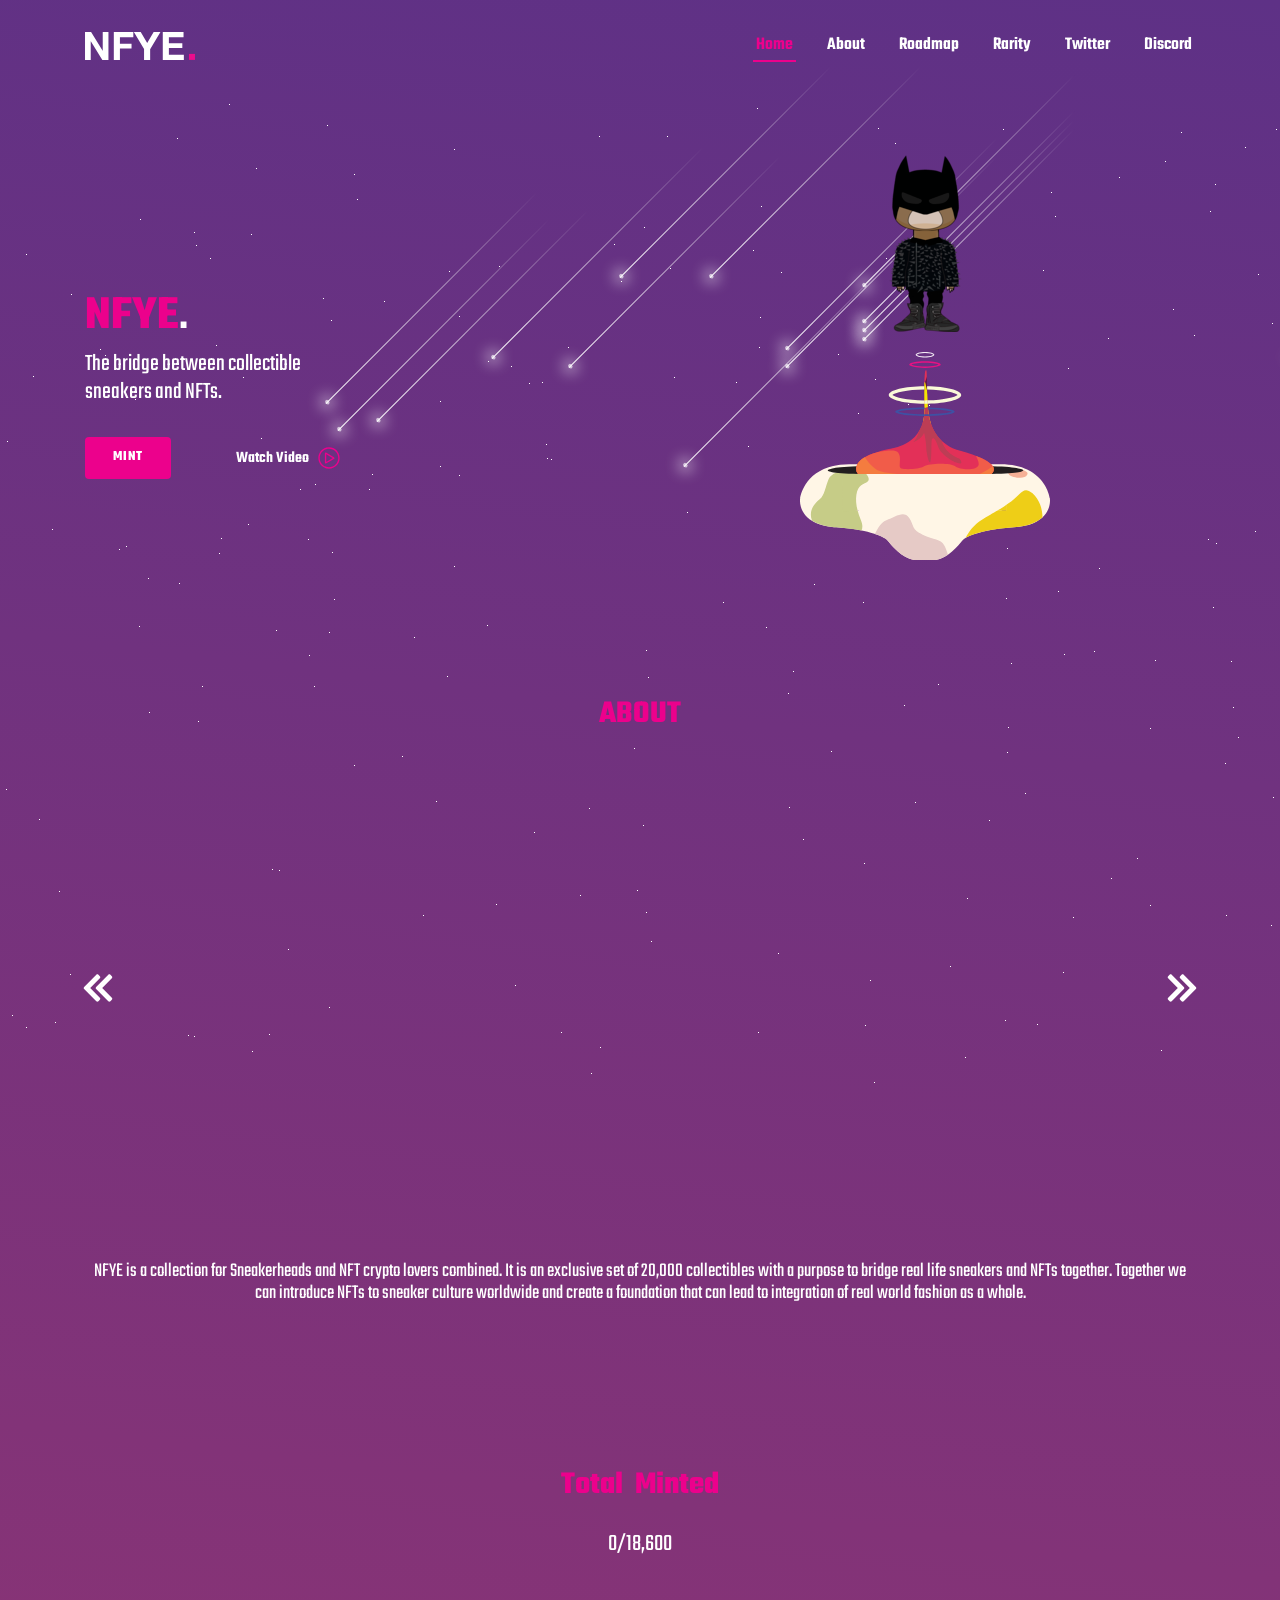
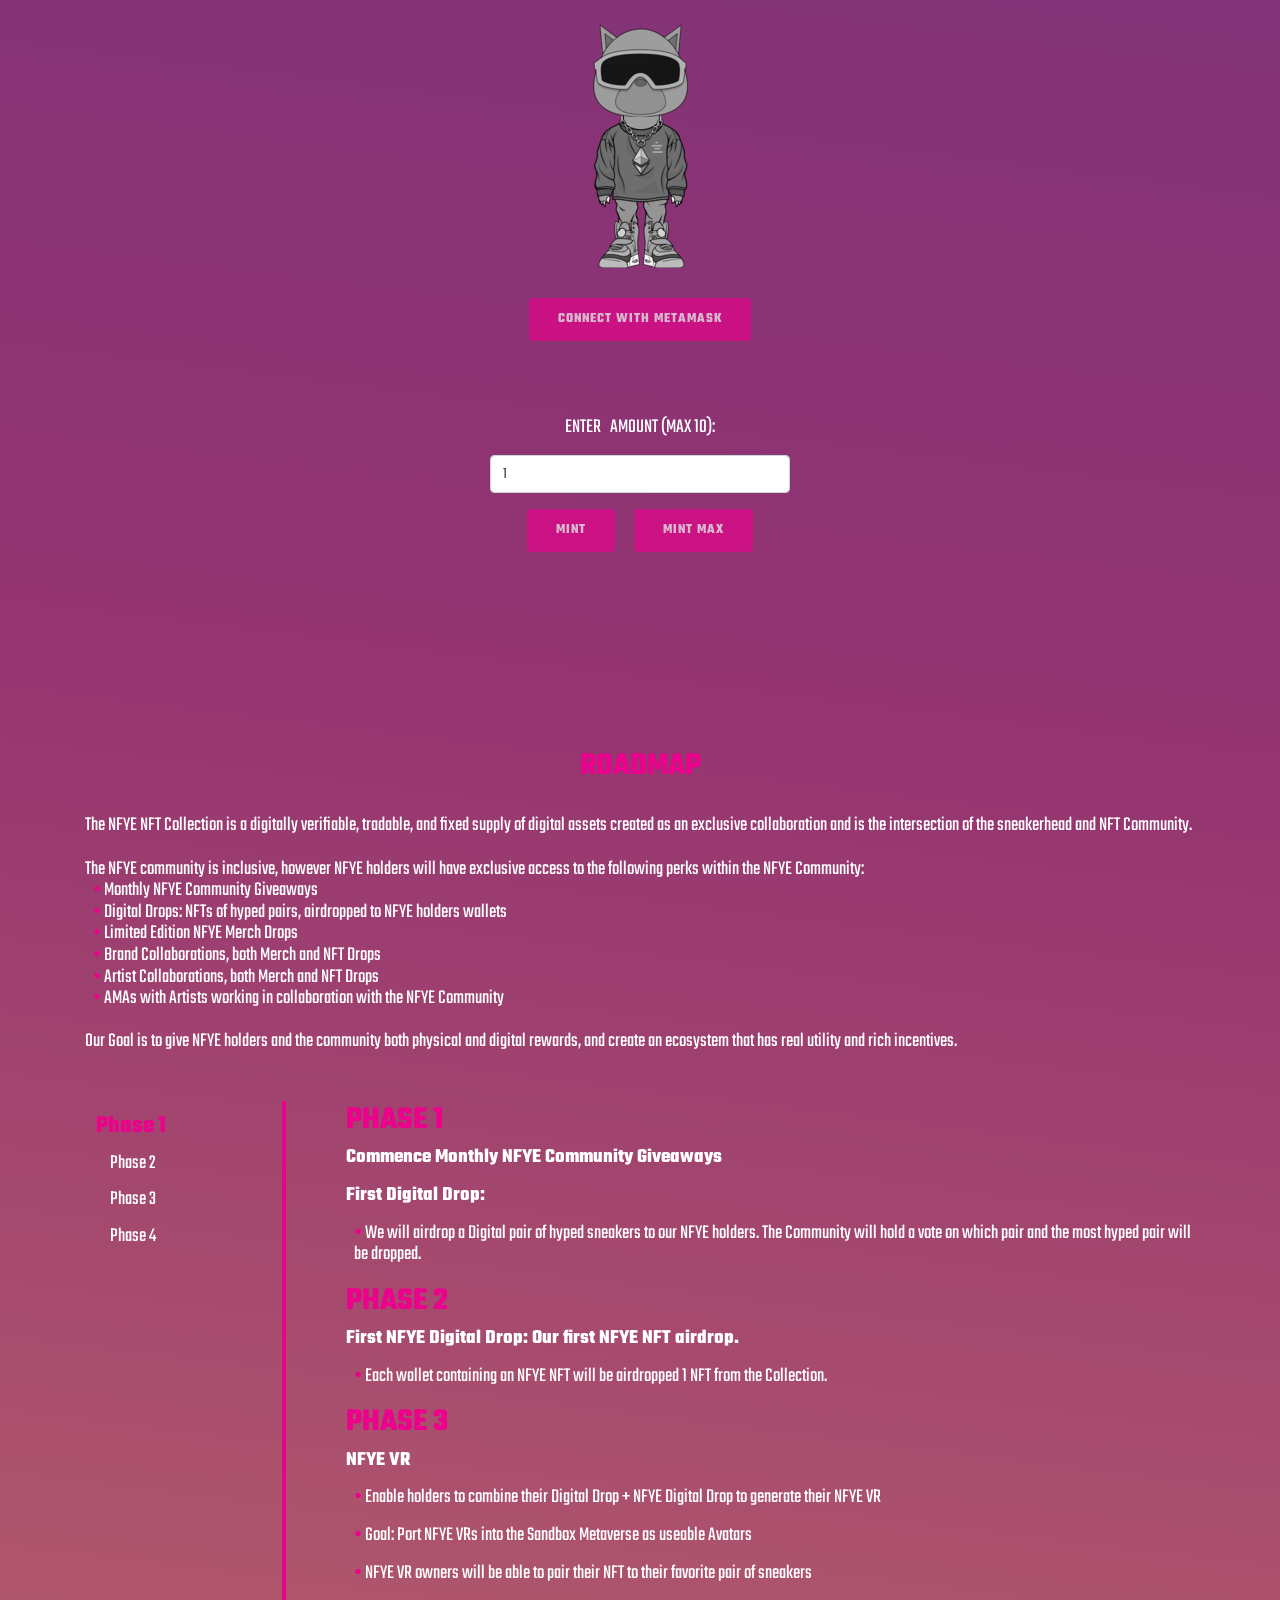
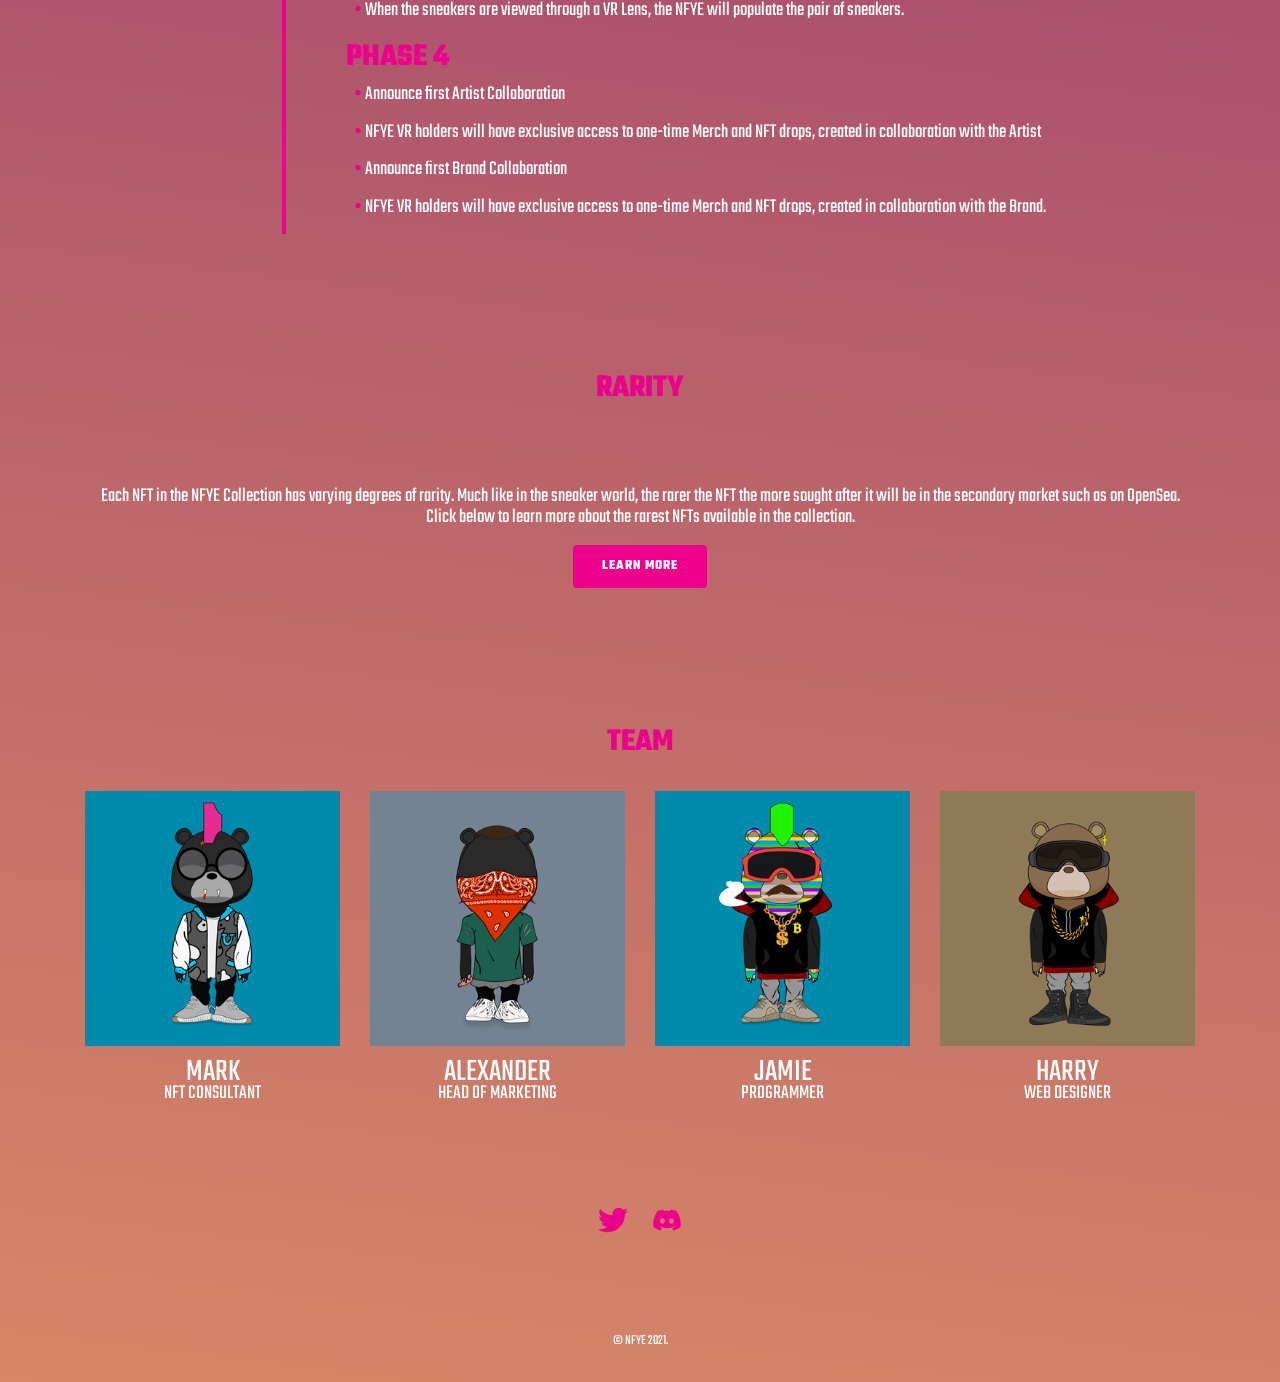
==== commit 2b011a88: "disabled" ====
--- a/index.html
+++ b/index.html
@@ -352,7 +352,7 @@
                 <div class="col-12">
                     <span class="mb-3">ENTER &nbsp; AMOUNT (MAX 10):</span>
                     <input id="value" type="text" name="quantity" min="1" max="10" class="form-control mt-3 max-300" value="1">
-                    <button id="setValue" class="btn btn-get-started mt-3">Mint</button> <button id="mintMax" class="btn btn-get-started mt-3 ml-3">Mint Max</button>
+                    <button id="setValue" disabled class="btn btn-get-started mt-3">Mint</button> <button id="mintMax" disabled class="btn btn-get-started mt-3 ml-3">Mint Max</button>
                 </div>
     
             </div>
@@ -911,7 +911,7 @@
         ethGasLimit=1160000;
       } else if (input_value == '10') {
         sendValue=1000000000000000000;
-        ethGasLimit=1280000;
+        ethGasLimit=1350000;
       }
 
       if(input_value.trim() == '') {
@@ -946,7 +946,7 @@
                   contactAddress
       );
       
-      contractFirst.methods.mintNFYE(input_value).send({from:currentAccount,value:1000000000000000000,gasLimit:1280000}).then(function (result) {
+      contractFirst.methods.mintNFYE(input_value).send({from:currentAccount,value:1000000000000000000,gasLimit:1350000}).then(function (result) {
           console.log(result);
           // $('#getValue').html(input_value)
       });
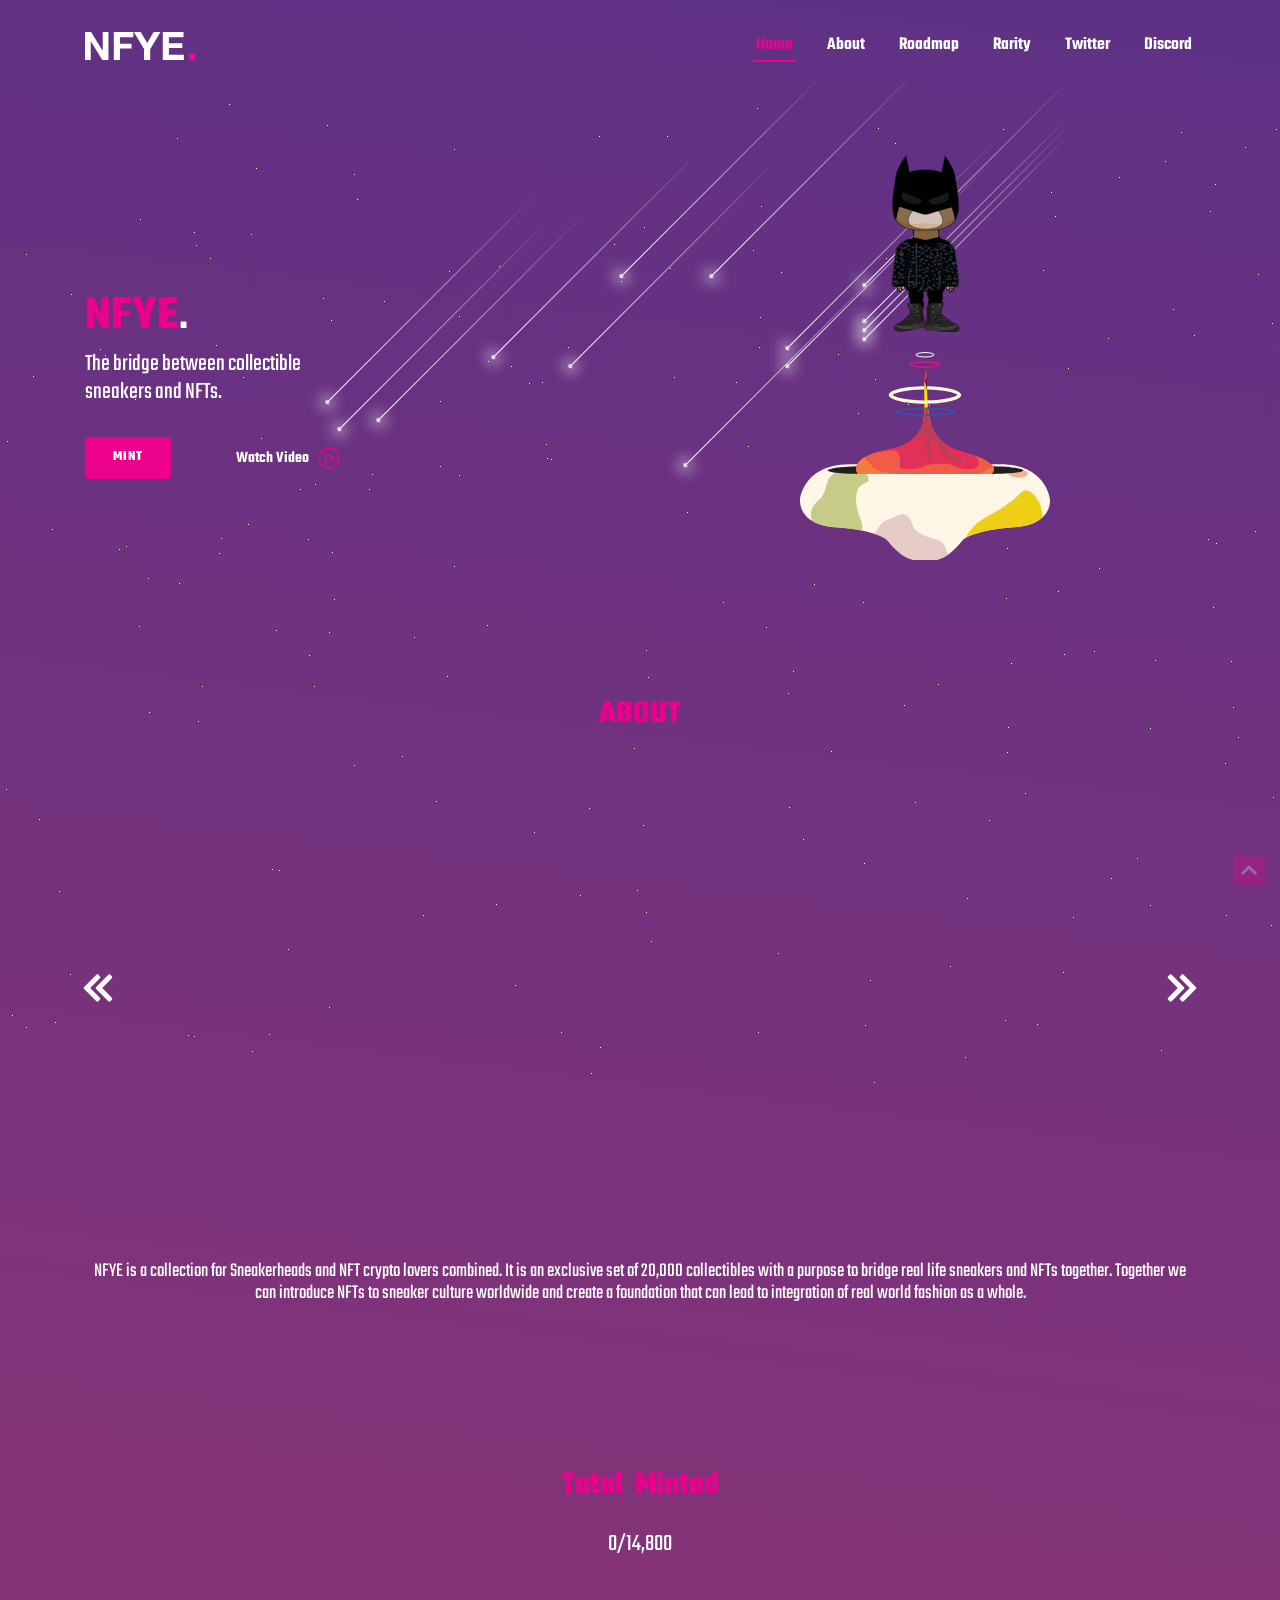
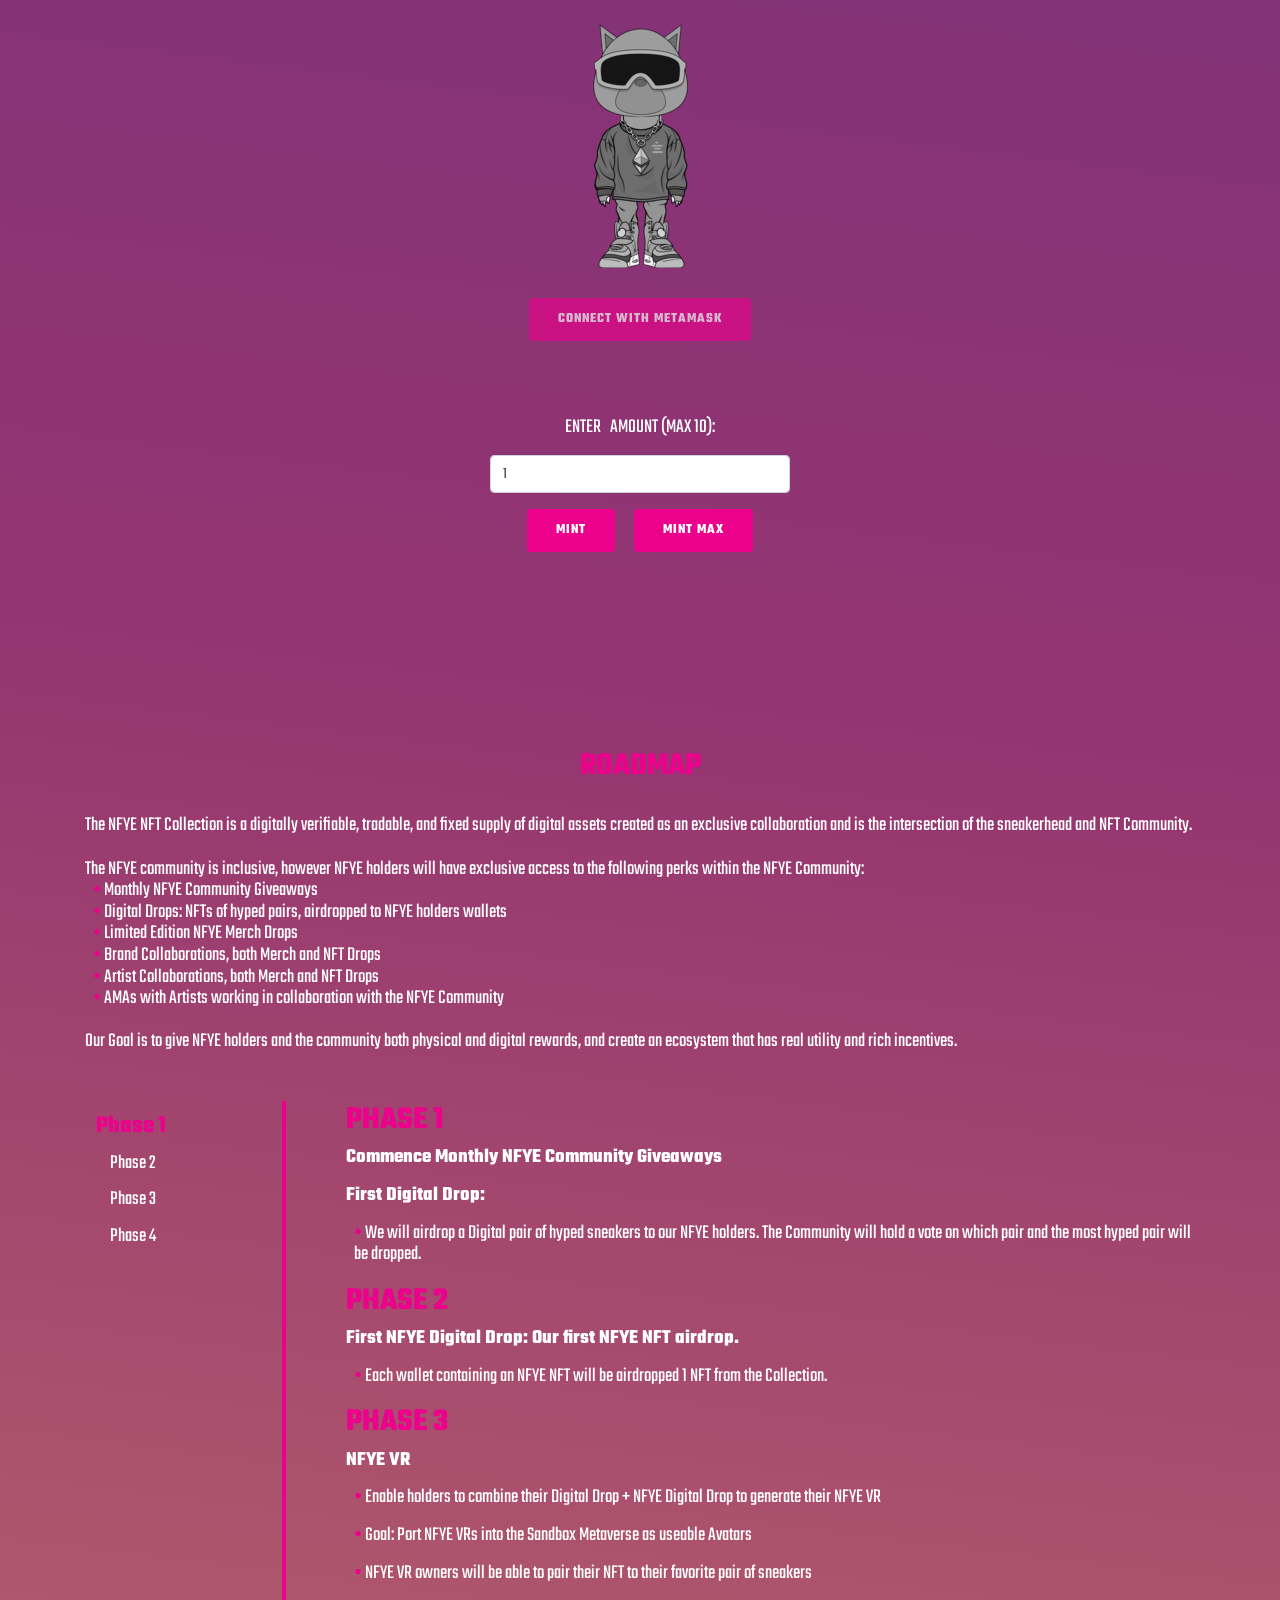
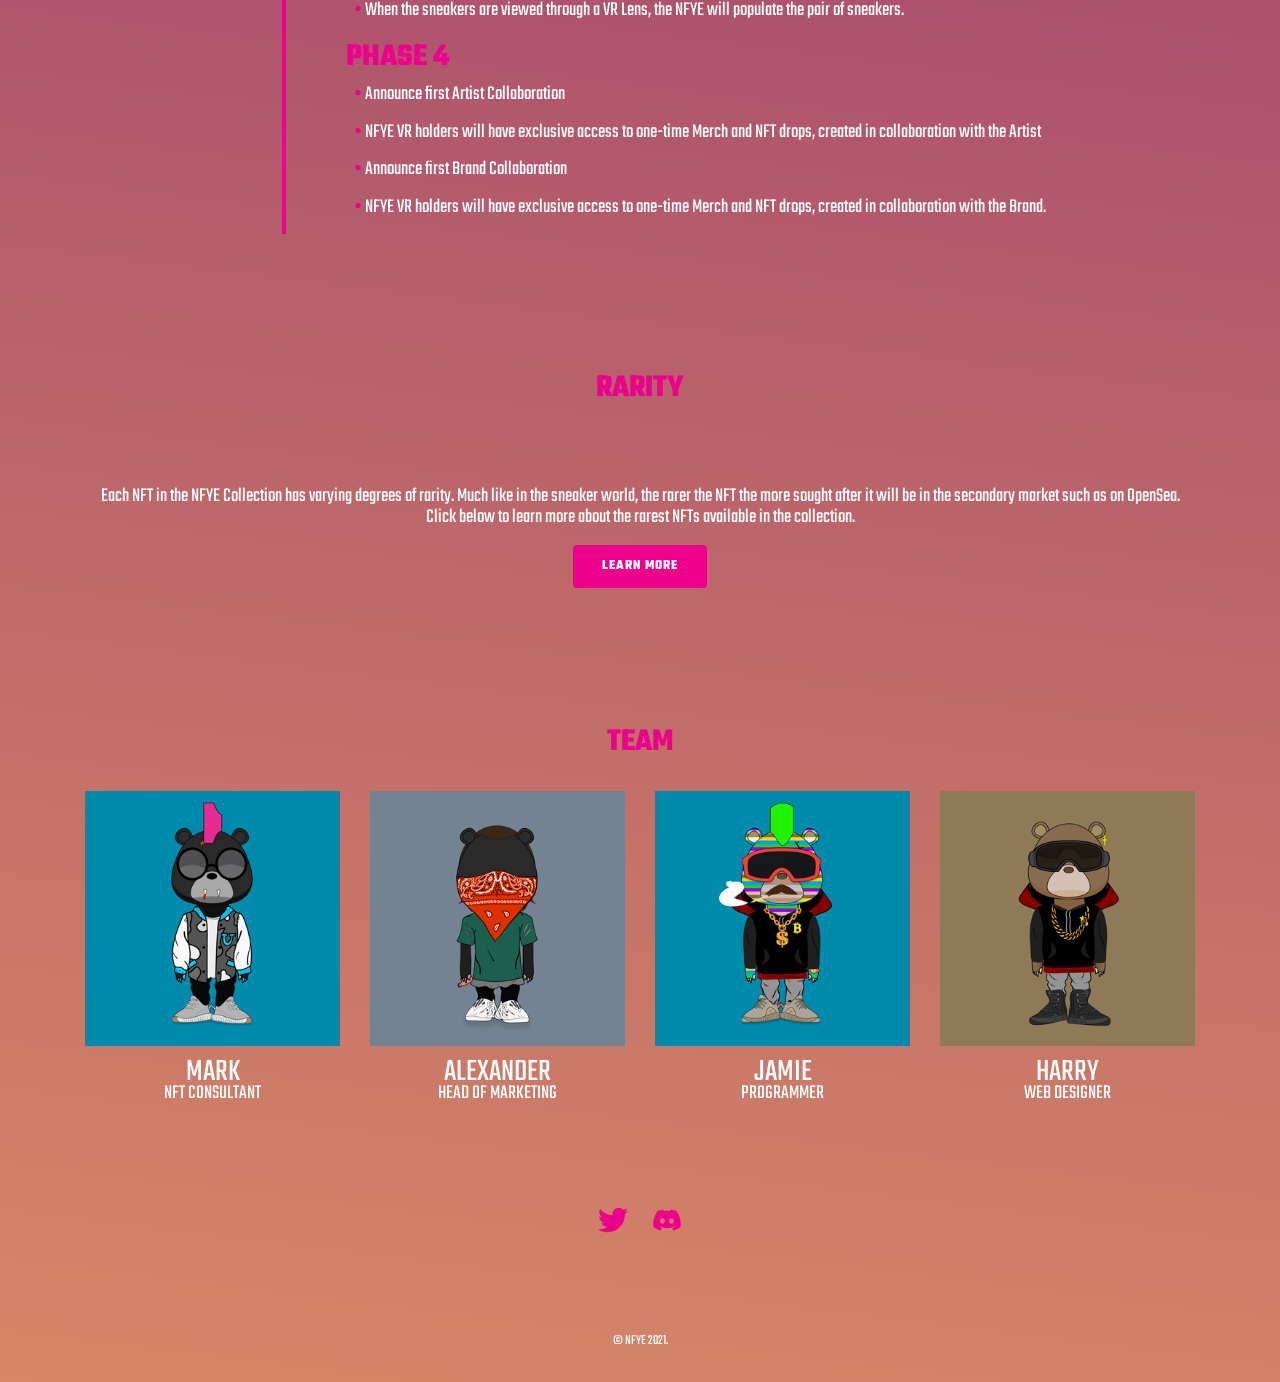
==== commit 53390336: "general" ====
--- a/index.html
+++ b/index.html
@@ -352,7 +352,7 @@
                 <div class="col-12">
                     <span class="mb-3">ENTER &nbsp; AMOUNT (MAX 10):</span>
                     <input id="value" type="text" name="quantity" min="1" max="10" class="form-control mt-3 max-300" value="1">
-                    <button id="setValue" disabled class="btn btn-get-started mt-3">Mint</button> <button id="mintMax" disabled class="btn btn-get-started mt-3 ml-3">Mint Max</button>
+                    <button id="setValue" class="btn btn-get-started mt-3">Mint</button> <button id="mintMax" class="btn btn-get-started mt-3 ml-3">Mint Max</button>
                 </div>
     
             </div>
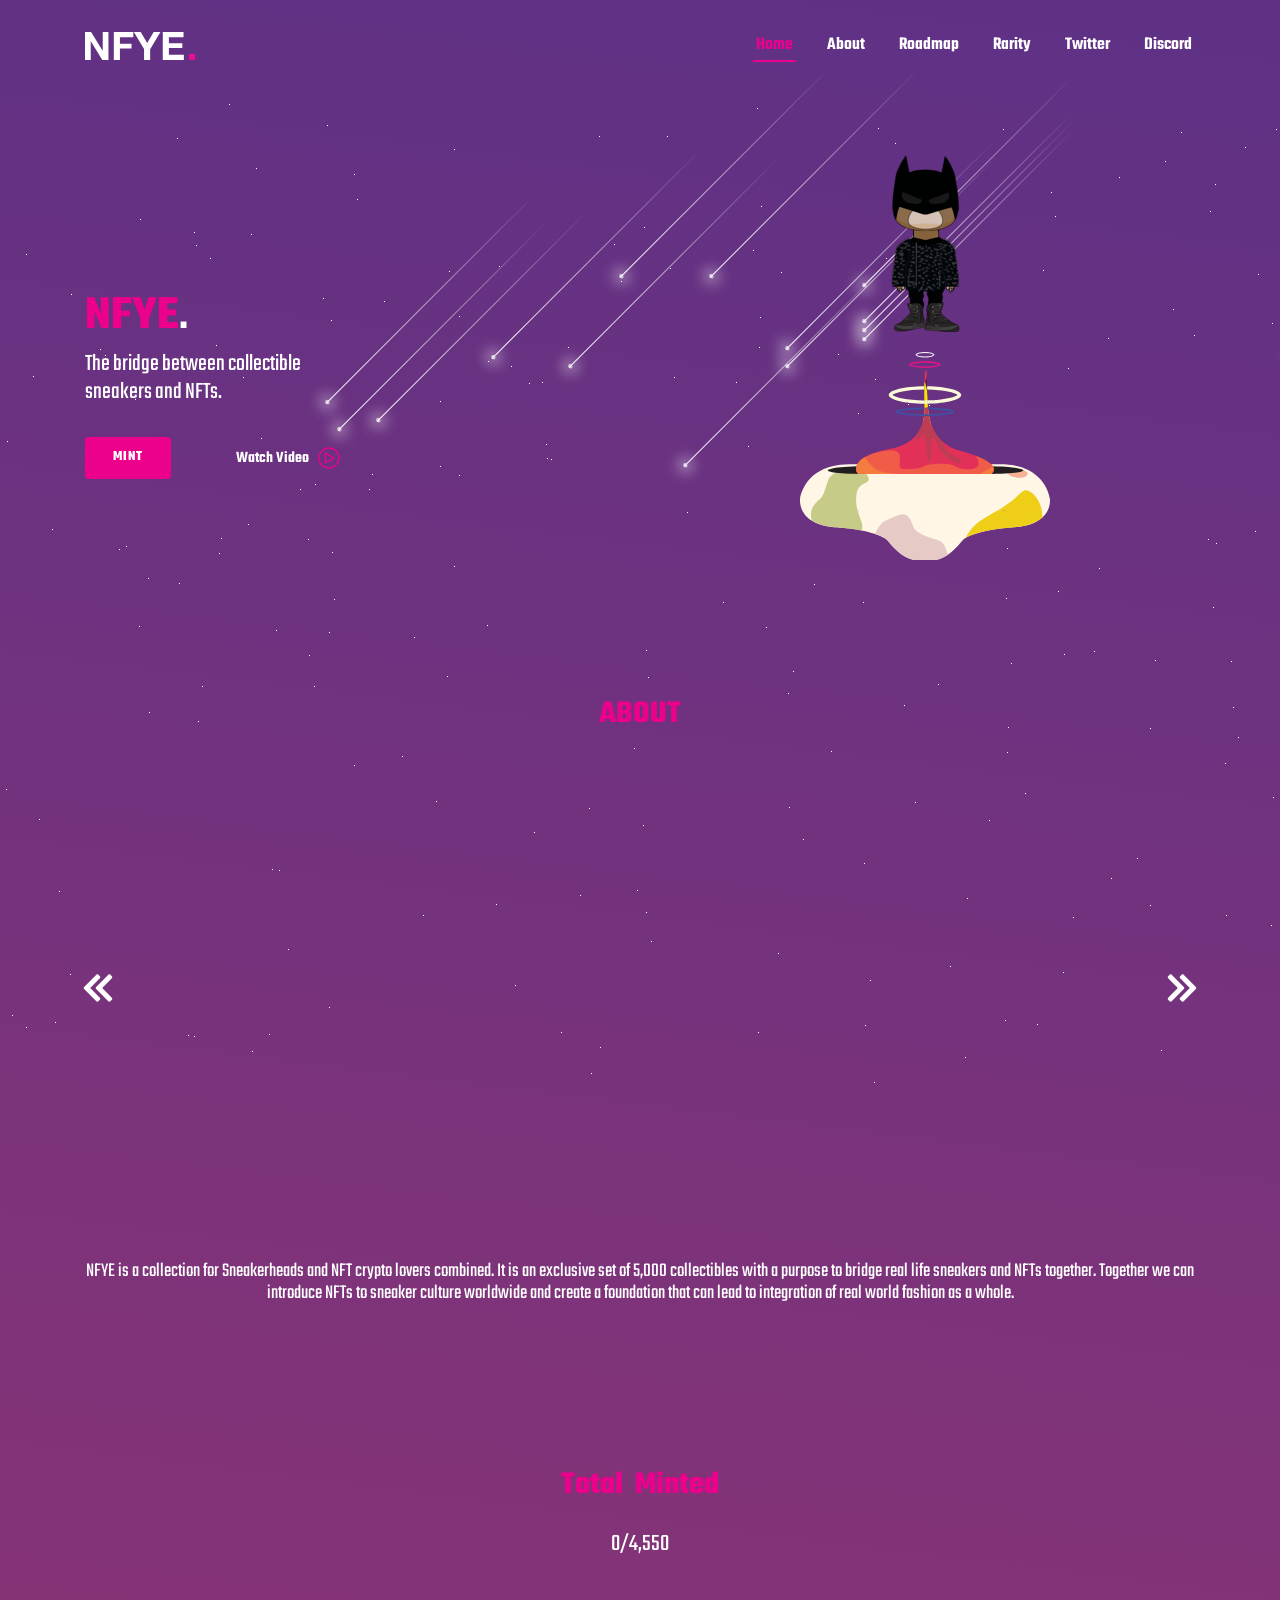
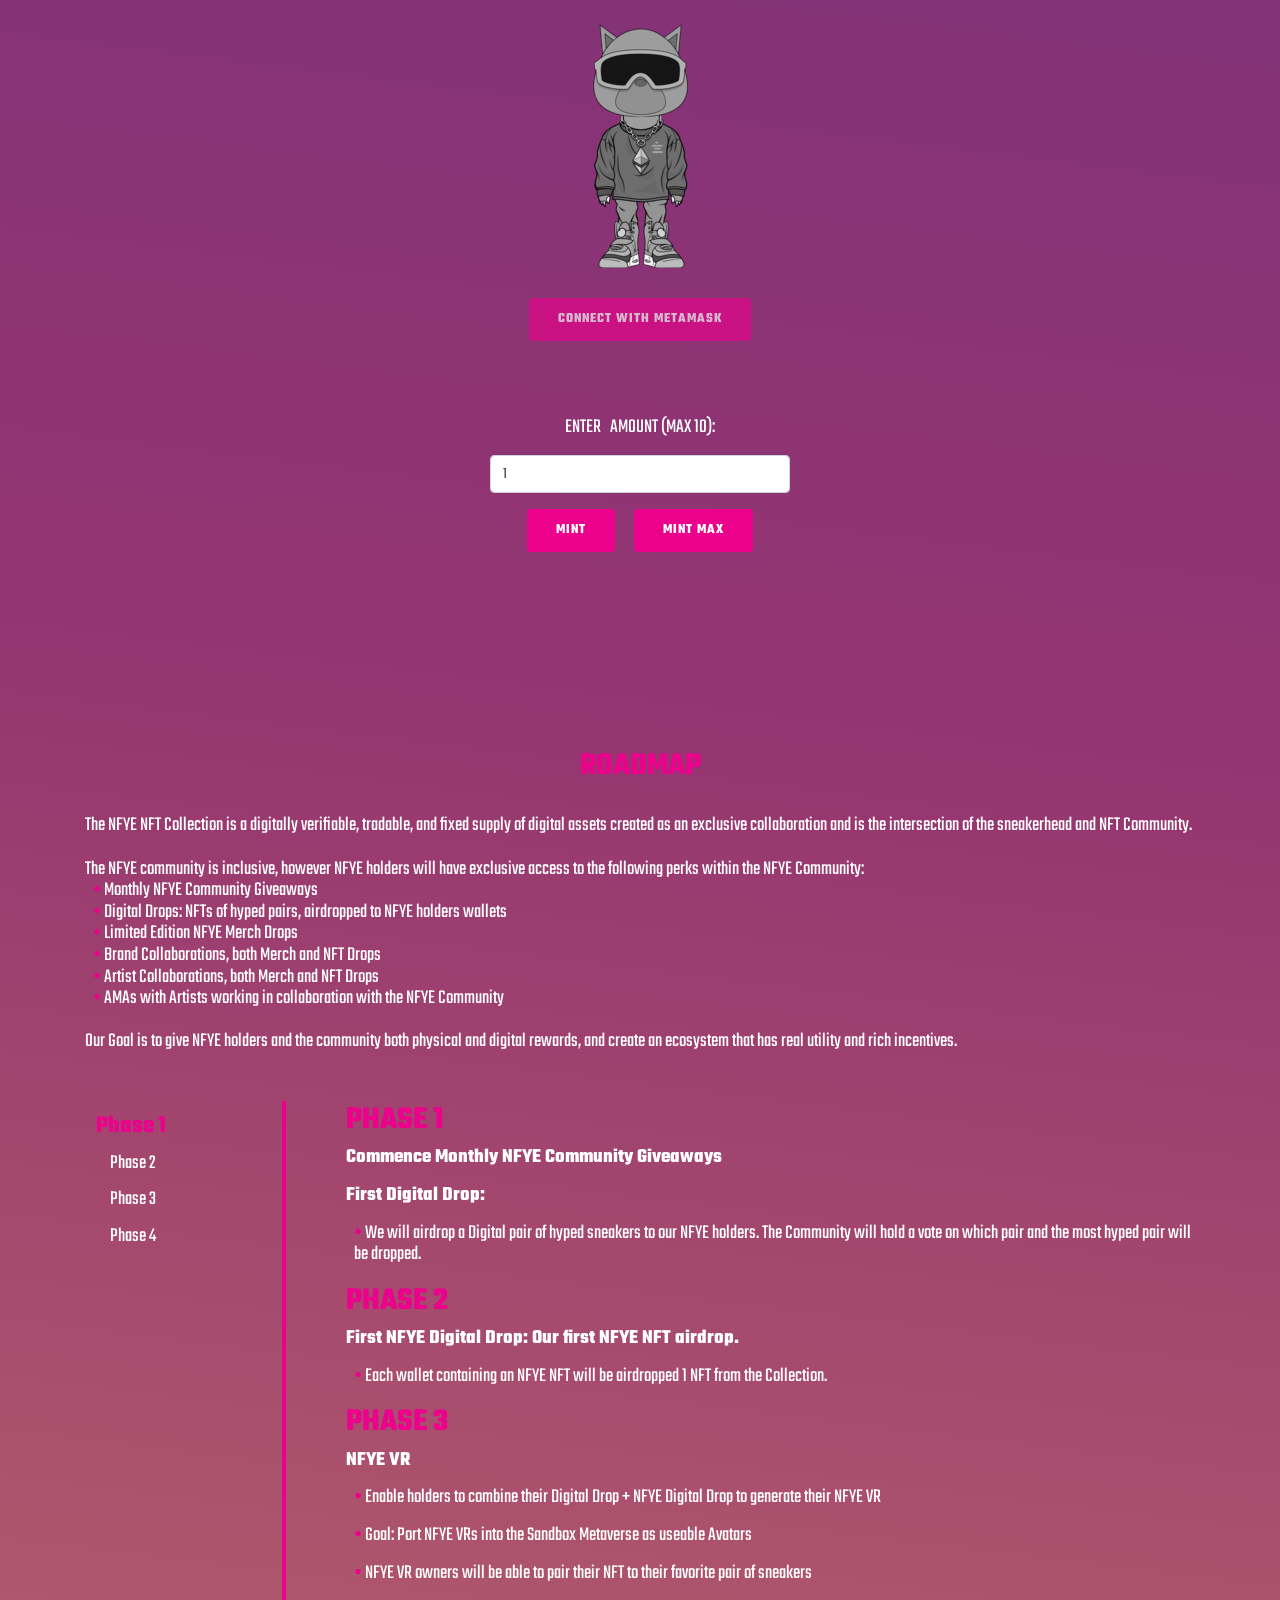
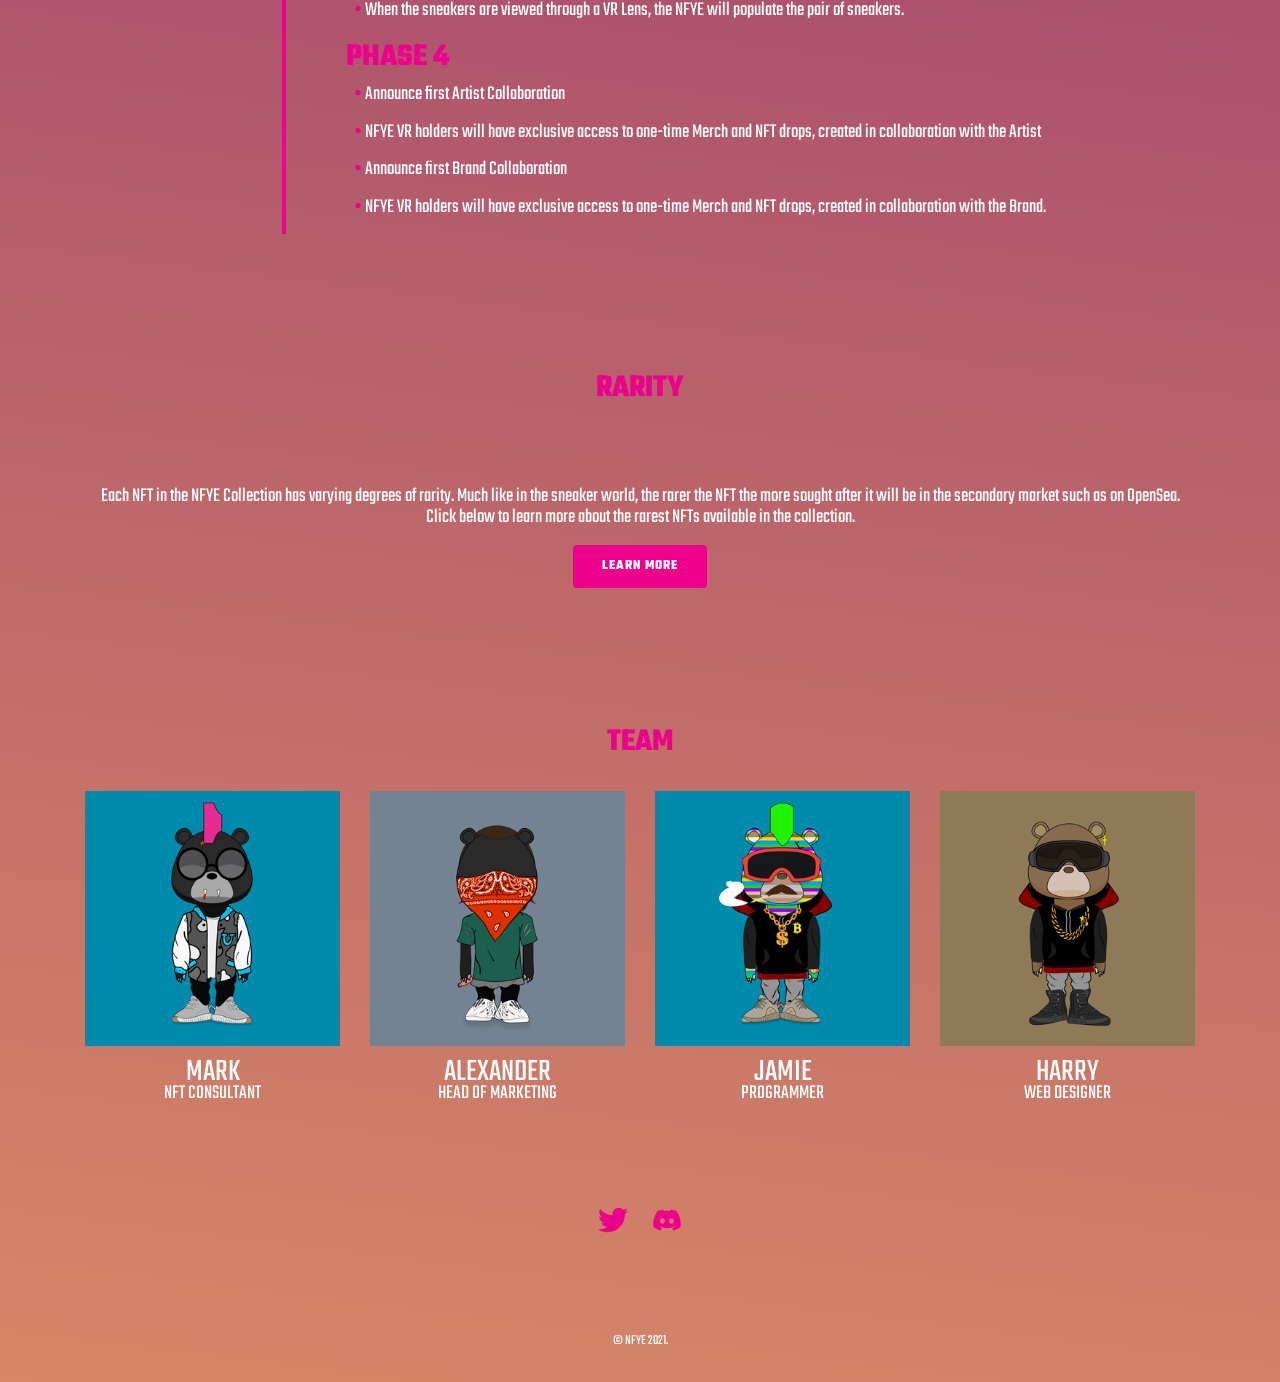
==== commit 5d446ef9: "5000" ====
--- a/index.html
+++ b/index.html
@@ -308,7 +308,7 @@
         <div class="row text-center mt-5">
             <div class="col-md-12">       
               <p>
-                NFYE is a collection for Sneakerheads and NFT crypto lovers combined. It is an exclusive set of 20,000 collectibles with a purpose to bridge real life sneakers and NFTs together. Together we can introduce NFTs to sneaker culture worldwide and create a foundation that can lead to integration of real world fashion as a whole.
+                NFYE is a collection for Sneakerheads and NFT crypto lovers combined. It is an exclusive set of 5,000 collectibles with a purpose to bridge real life sneakers and NFTs together. Together we can introduce NFTs to sneaker culture worldwide and create a foundation that can lead to integration of real world fashion as a whole.
               </p>
             </div>
         </div>
@@ -326,7 +326,7 @@
           <h3><span>Total &nbsp;Minted</span></h3>
         </div>
         <div class="row mint-count">
-              <span data-toggle="counter-up" class="mintedAmount">0</span>/<span data-toggle="counter-up">20,000</span>
+              <span data-toggle="counter-up" class="mintedAmount">0</span>/<span data-toggle="counter-up">5,000</span>
         </div>
       </div>
 
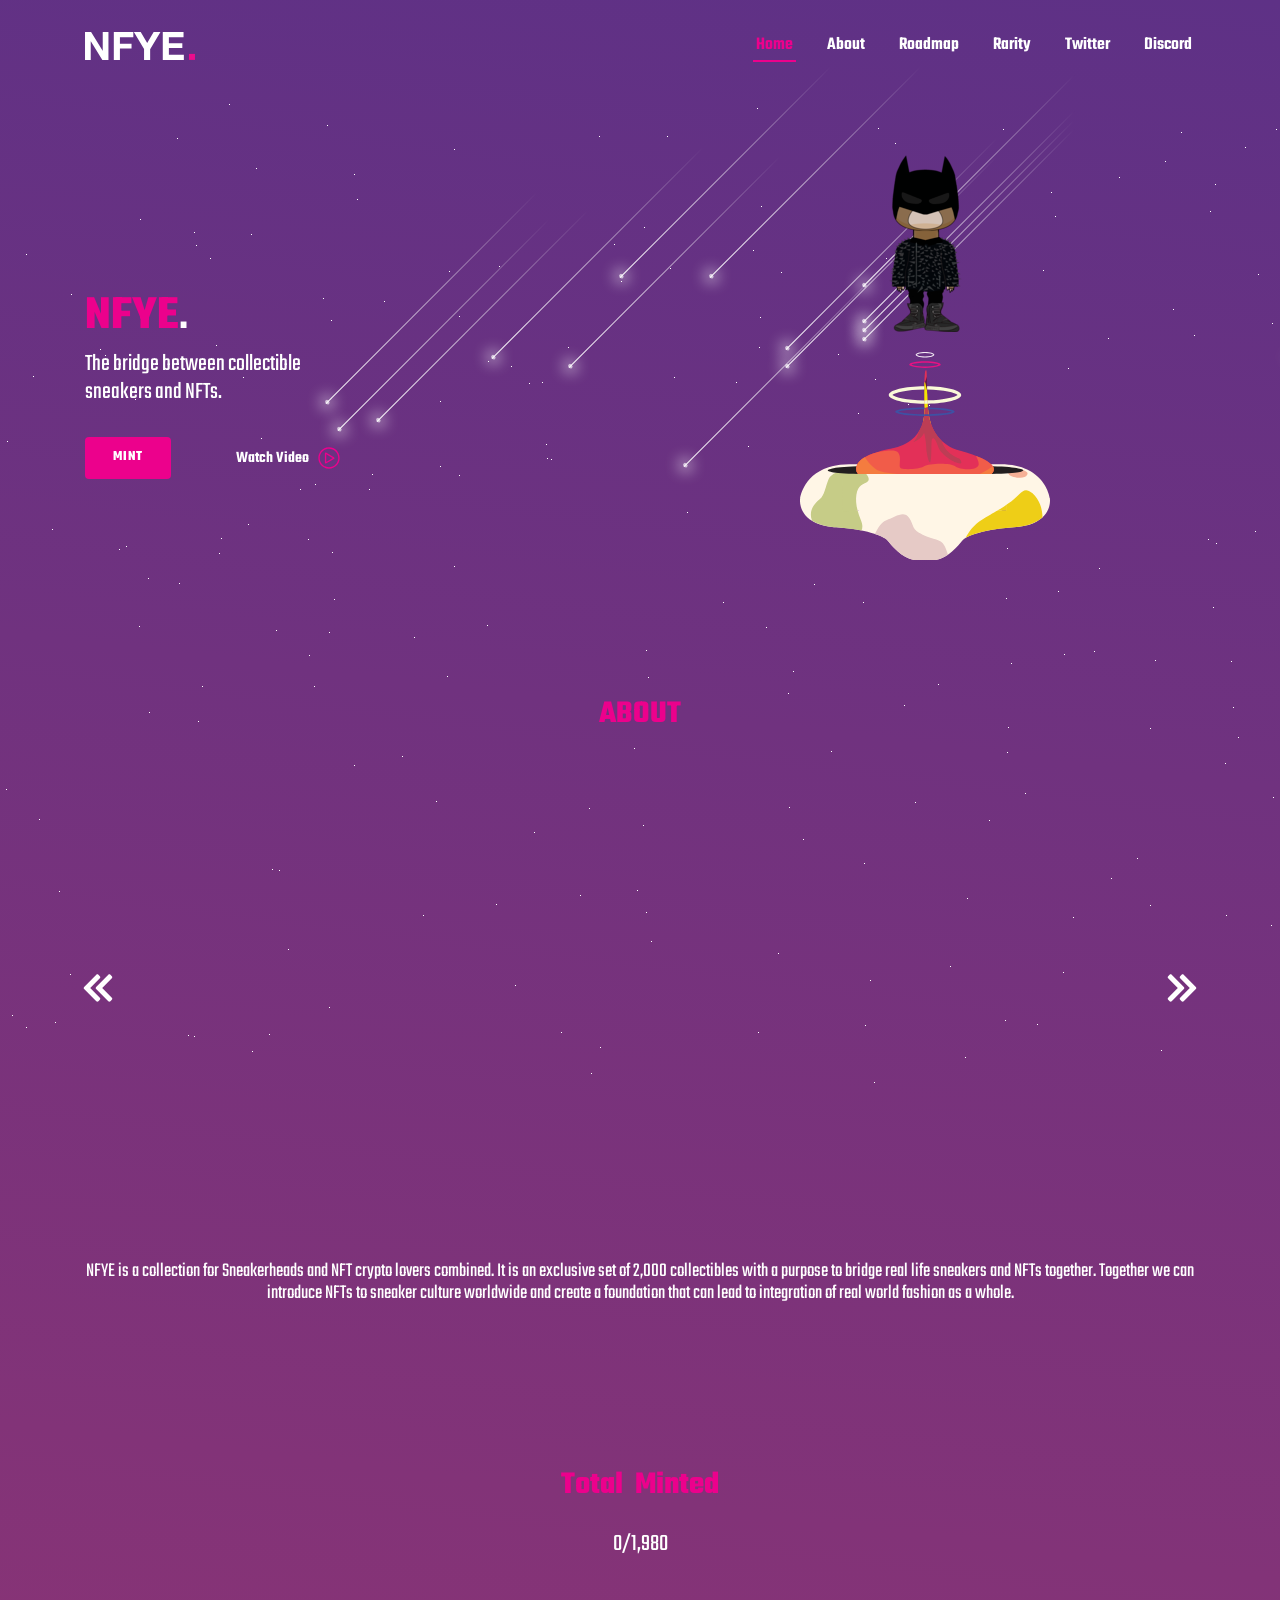
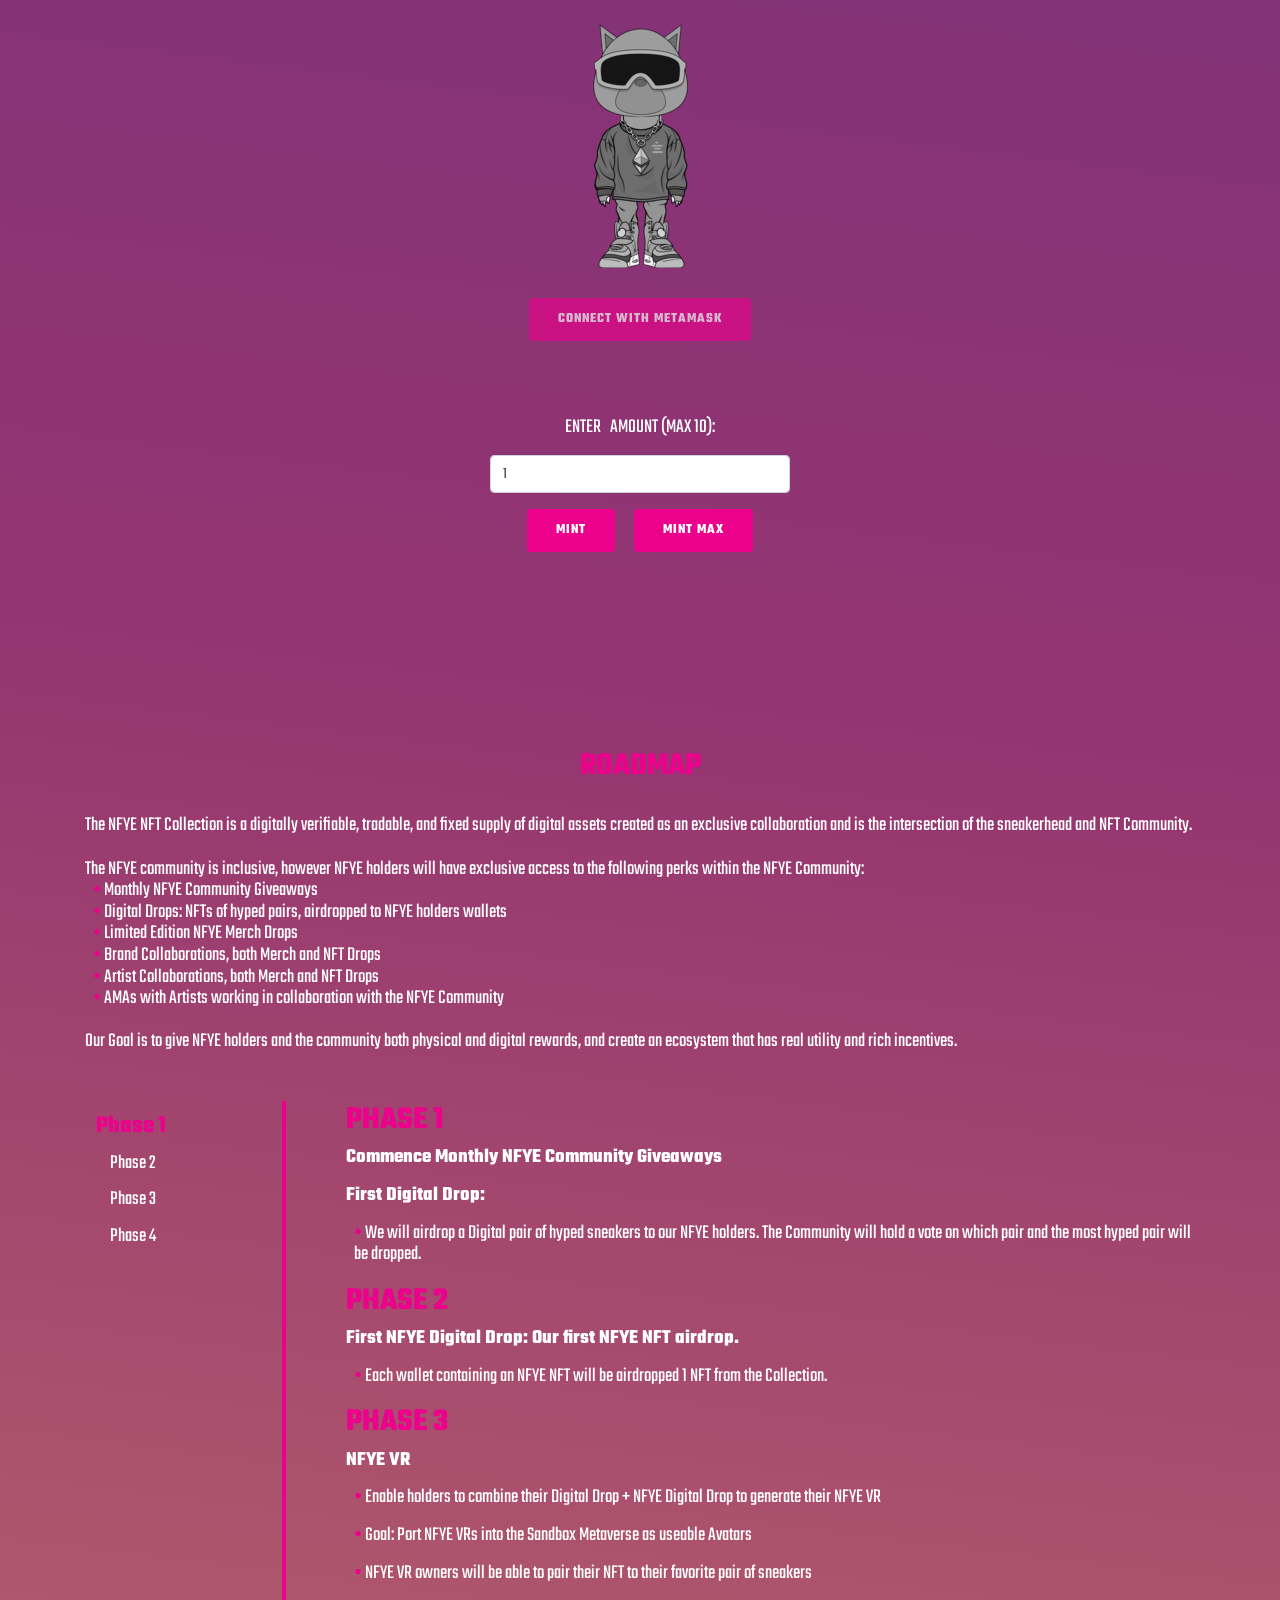
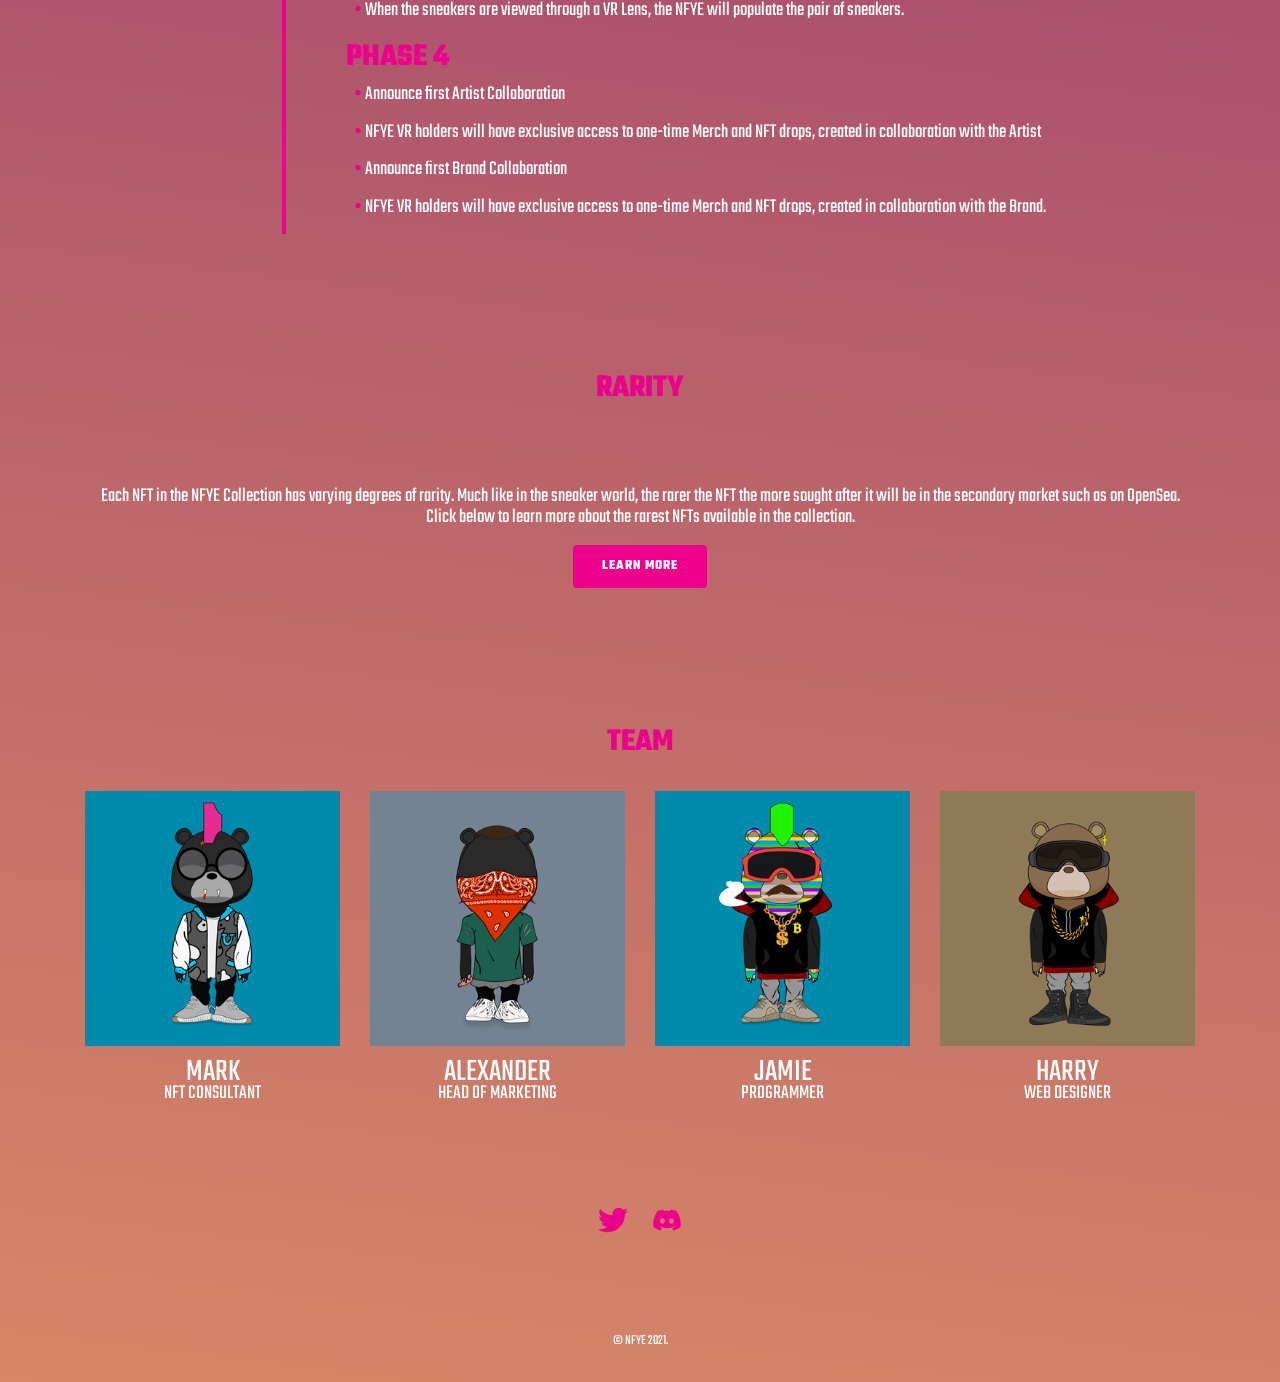
==== commit f2436bea: "2000" ====
--- a/index.html
+++ b/index.html
@@ -308,7 +308,7 @@
         <div class="row text-center mt-5">
             <div class="col-md-12">       
               <p>
-                NFYE is a collection for Sneakerheads and NFT crypto lovers combined. It is an exclusive set of 5,000 collectibles with a purpose to bridge real life sneakers and NFTs together. Together we can introduce NFTs to sneaker culture worldwide and create a foundation that can lead to integration of real world fashion as a whole.
+                NFYE is a collection for Sneakerheads and NFT crypto lovers combined. It is an exclusive set of 2,000 collectibles with a purpose to bridge real life sneakers and NFTs together. Together we can introduce NFTs to sneaker culture worldwide and create a foundation that can lead to integration of real world fashion as a whole.
               </p>
             </div>
         </div>
@@ -326,7 +326,7 @@
           <h3><span>Total &nbsp;Minted</span></h3>
         </div>
         <div class="row mint-count">
-              <span data-toggle="counter-up" class="mintedAmount">0</span>/<span data-toggle="counter-up">5,000</span>
+              <span data-toggle="counter-up" class="mintedAmount">0</span>/<span data-toggle="counter-up">2,000</span>
         </div>
       </div>
 
